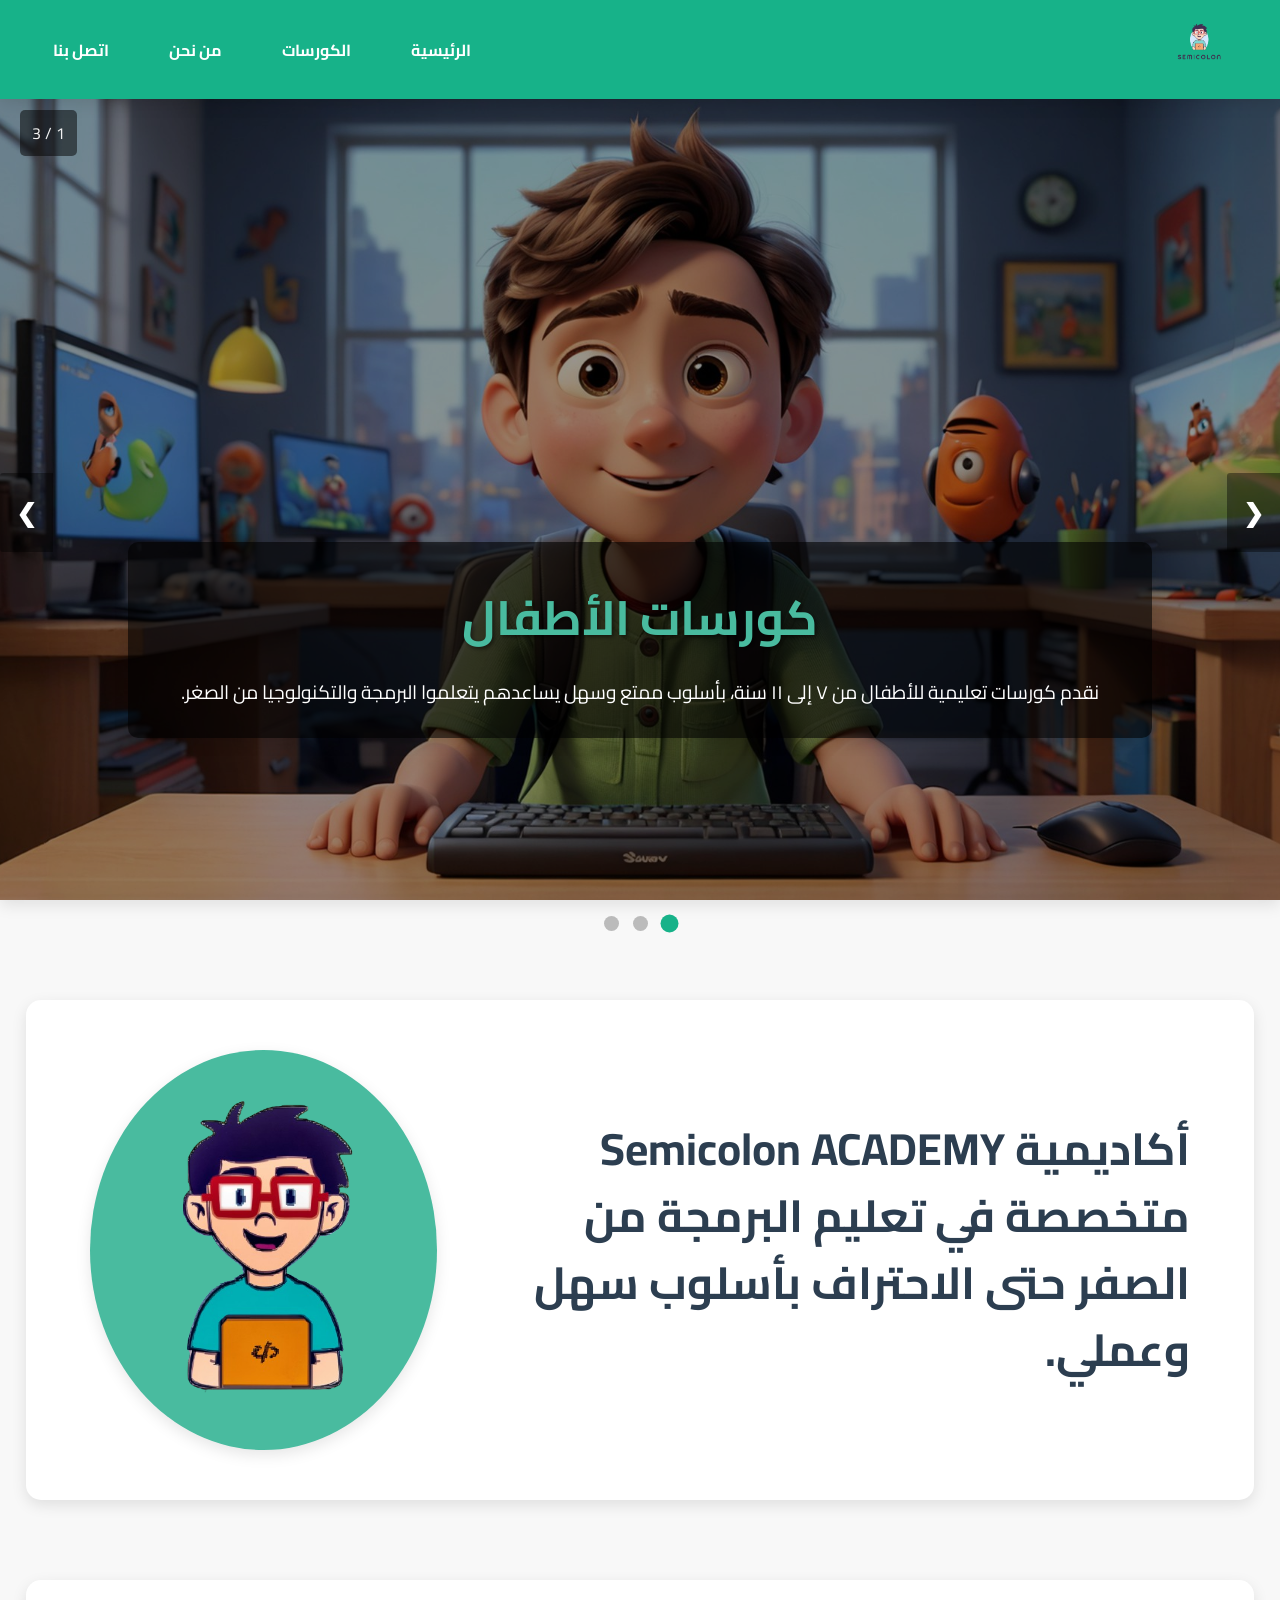
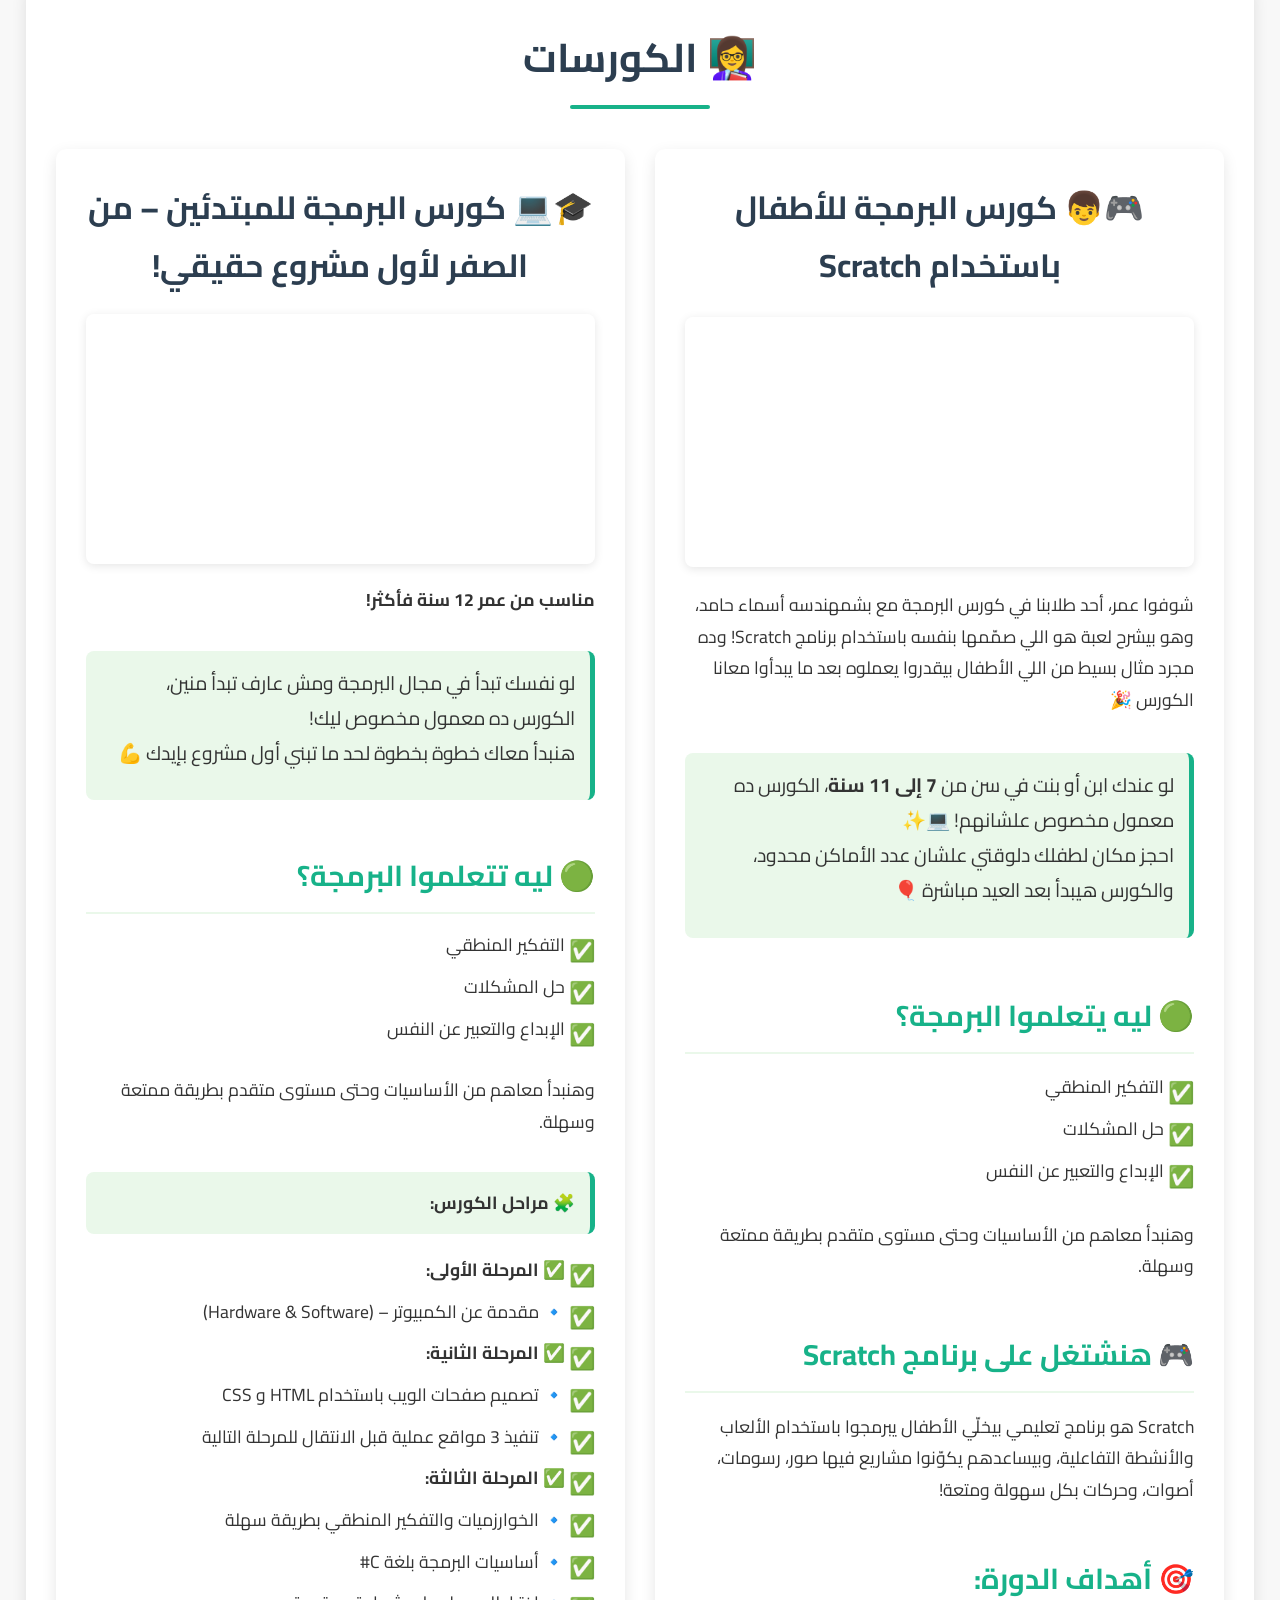
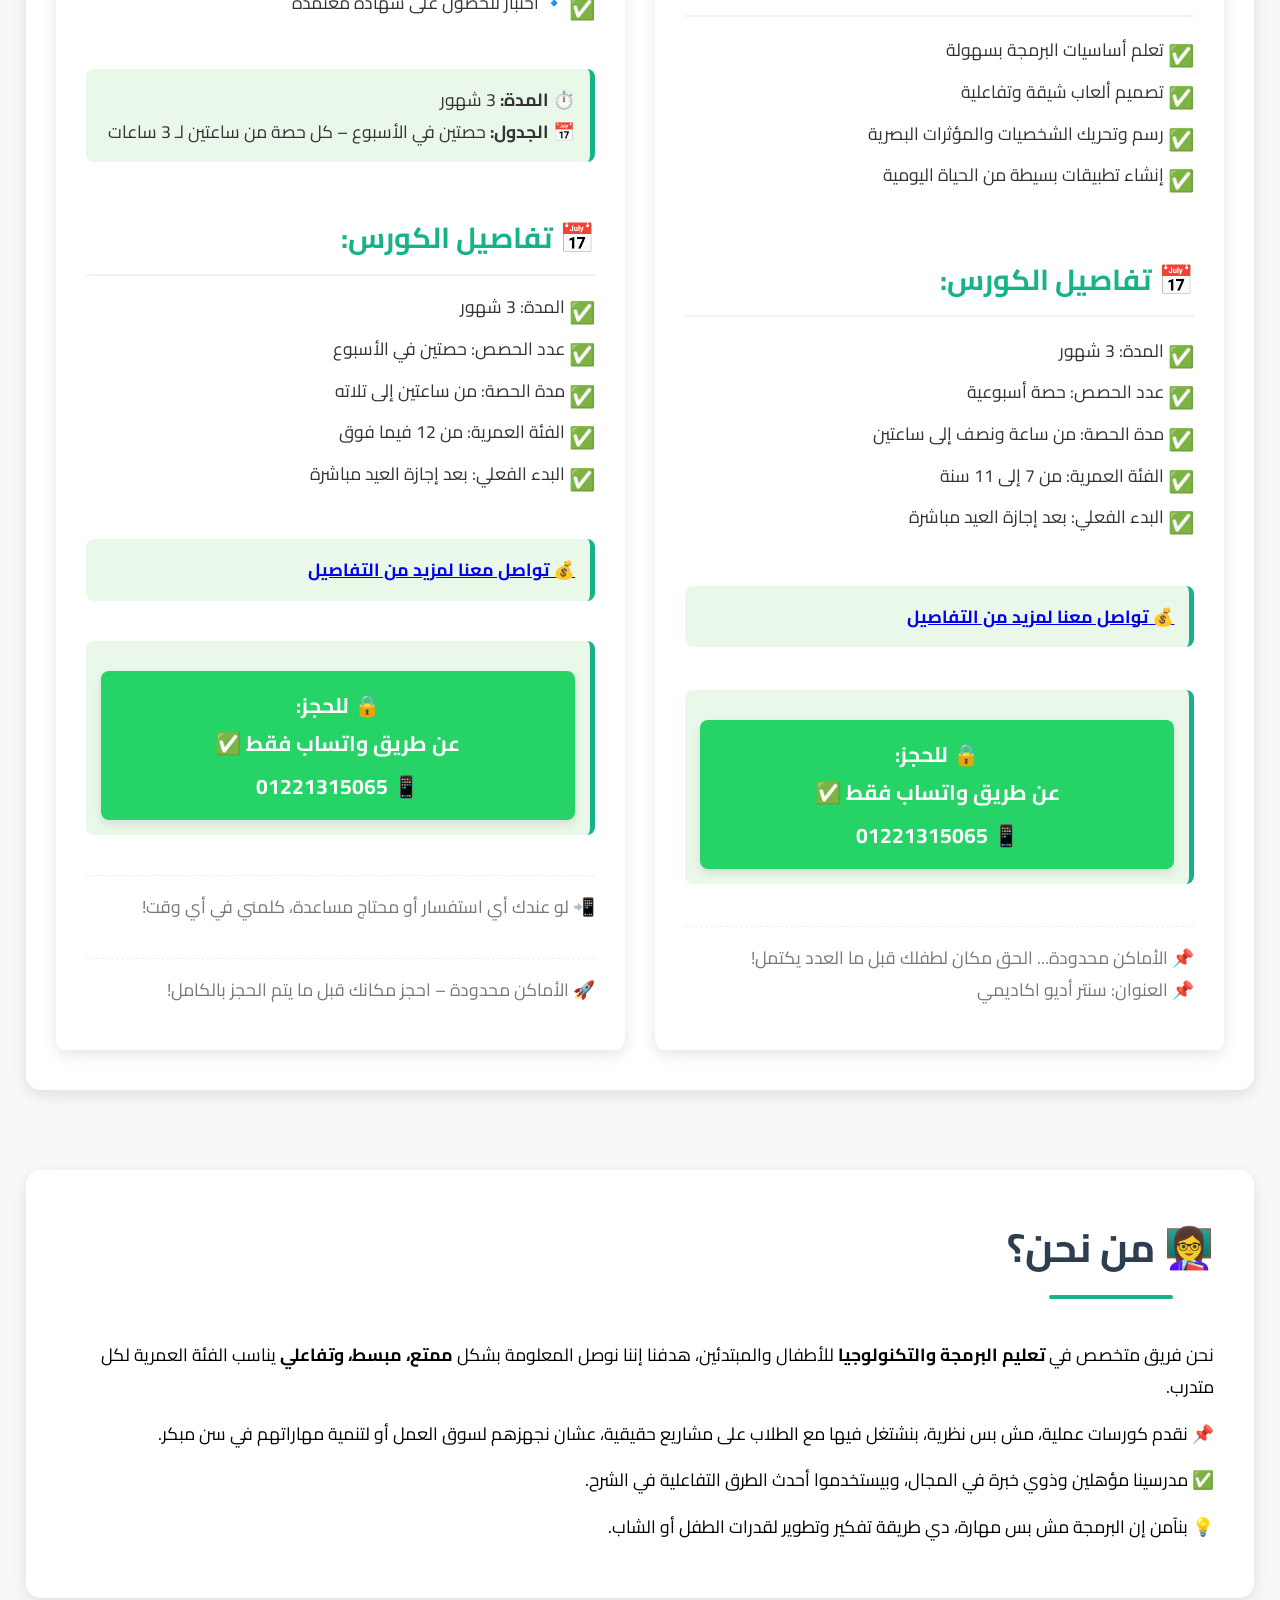
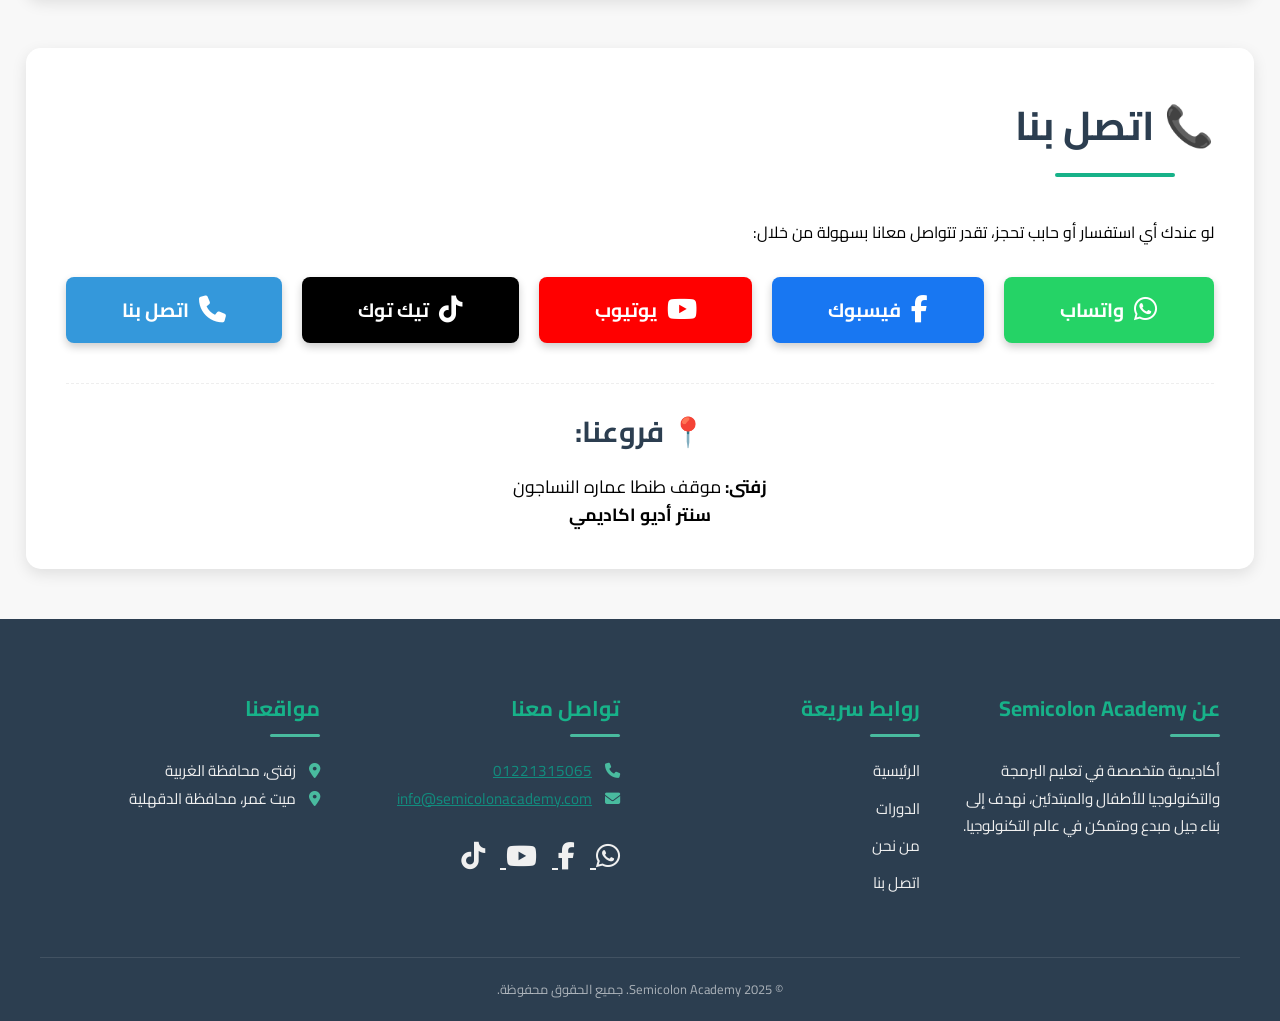
==== index.html @ f451f0dc "animation" ====
<!DOCTYPE html>
<html lang="ar" dir="rtl">

<head>
    <meta charset="UTF-8">
    <meta name="viewport" content="width=device-width, initial-scale=1.0">
    <title>Semicolon Academy - أكاديمية تعليم البرمجة</title>
    <link rel="icon" href="images/logo.png" type="image/png">
    <link href="styles.css" rel="stylesheet" />
    <link
        href="https://fonts.googleapis.com/css2?family=Cairo:wght@400;700&family=Noto+Sans+Arabic:wght@400;700&display=swap"
        rel="stylesheet">
    <link rel="stylesheet" href="https://cdnjs.cloudflare.com/ajax/libs/font-awesome/6.4.0/css/all.min.css">

</head>

<body>

    <header class="header">
        <div class="logo">
            <img src="images/logoname.png" alt="Semicolon Academy Logo" />
        </div>
        <nav>
            <ul>
                <li><a href="#hero">الرئيسية</a></li>
                <li><a href="#courses">الكورسات</a></li>
                <li><a href="#about-us">من نحن</a></li>
                <li><a href="#contact">اتصل بنا</a></li>
            </ul>
        </nav>
    </header>

    <section class="hero-slider" id="hero">
        <div class="slideshow-container">

            <div class="mySlides fade">
                <div class="numbertext">1 / 3</div>
                <div class="slider-bg slider1"></div>
                <div class="slide-content">
                    <h2>كورسات الأطفال</h2>
                    <p>نقدم كورسات تعليمية للأطفال من ٧ إلى ١١ سنة، بأسلوب ممتع وسهل يساعدهم يتعلموا البرمجة
                        والتكنولوجيا من الصغر.</p>
                </div>
            </div>

            <div class="mySlides fade">
                <div class="numbertext">2 / 3</div>
                <div class="slider-bg slider2"></div>
                <div class="slide-content">
                    <h2>كورسات للكبار</h2>
                    <p>كورسات للكبار من ١٢ سنة فما فوق لتطوير المهارات والاحتراف في مجال التقنية.</p>
                </div>
            </div>

            <div class="mySlides fade">
                <div class="numbertext">3 / 3</div>
                <div class="slider-bg slider3"></div>
                <div class="slide-content">
                    <h2>انضم الآن لأكاديميتنا!</h2>
                    <p>انضم الآن لأكاديميتنا وابدأ رحلتك نحو مستقبل تقني ناجح مع أفضل المدربين وأحدث المناهج!</p>
                </div>
            </div>

            <a class="prev" onclick="plusSlides(-1)">❮</a>
            <a class="next" onclick="plusSlides(1)">❯</a>
        </div>
        <div style="text-align:center; padding: 10px;">
            <span class="dot" onclick="currentSlide(1)"></span>
            <span class="dot" onclick="currentSlide(2)"></span>
            <span class="dot" onclick="currentSlide(3)"></span>
        </div>
    </section>

    <section class="about-section" id="about-us-short">
        <div class="section-content">
            <h2 class="section-title">
                أكاديمية Semicolon ACADEMY متخصصة في تعليم البرمجة من الصفر حتى الاحتراف بأسلوب سهل وعملي.
            </h2>
        </div>
        <div class="section-image">
            <img src="images/logo.png" alt="Semicolon Academy Logo" />
        </div>
    </section>

    <section class="main-courses" id="courses">
        <h2 class="section-heading highlight">👩‍🏫 الكورسات</h2>

        <div class="courses-grid">
            <div class="course-card">
                <h1>🎮👦 كورس البرمجة للأطفال باستخدام Scratch</h1>
                <div class="video-container">
                    <iframe
                        src="https://www.facebook.com/plugins/video.php?height=476&href=https%3A%2F%2Fwww.facebook.com%2F61569834729564%2Fvideos%2F1206443917360137%2F&show_text=false&width=267&t=0"
                        height="400" width="100%" style="border:none;overflow:hidden" scrolling="no" frameborder="0"
                        allowfullscreen="true"
                        allow="autoplay; clipboard-write; encrypted-media; picture-in-picture; web-share"></iframe>
                </div>
                <p>
                    شوفوا عمر، أحد طلابنا في كورس البرمجة مع بشمهندسه أسماء حامد، وهو بيشرح لعبة هو اللي صمّمها بنفسه
                    باستخدام برنامج Scratch!
                    وده مجرد مثال بسيط من اللي الأطفال بيقدروا يعملوه بعد ما يبدأوا معانا الكورس 🎉
                </p>
                <div class="highlight-box">
                    <p>
                        لو عندك ابن أو بنت في سن من <strong>7 إلى 11 سنة</strong>، الكورس ده معمول مخصوص علشانهم!
                        💻✨<br />
                        احجز مكان لطفلك دلوقتي علشان عدد الأماكن محدود، والكورس هيبدأ بعد العيد مباشرة 🎈
                    </p>
                </div>

                <h2 class="highlight-title">🟢 ليه يتعلموا البرمجة؟</h2>
                <ul>
                    <li>التفكير المنطقي</li>
                    <li>حل المشكلات</li>
                    <li>الإبداع والتعبير عن النفس</li>
                </ul>
                <p>وهنبدأ معاهم من الأساسيات وحتى مستوى متقدم بطريقة ممتعة وسهلة.</p>

                <h2 class="highlight-title">🎮 هنشتغل على برنامج Scratch</h2>
                <p>
                    Scratch هو برنامج تعليمي بيخلّي الأطفال يبرمجوا باستخدام الألعاب والأنشطة التفاعلية، وبيساعدهم
                    يكوّنوا
                    مشاريع فيها صور، رسومات، أصوات، وحركات بكل سهولة ومتعة!
                </p>

                <h2 class="highlight-title">🎯 أهداف الدورة:</h2>
                <ul>
                    <li>تعلم أساسيات البرمجة بسهولة</li>
                    <li>تصميم ألعاب شيقة وتفاعلية</li>
                    <li>رسم وتحريك الشخصيات والمؤثرات البصرية</li>
                    <li>إنشاء تطبيقات بسيطة من الحياة اليومية</li>
                </ul>

                <h2 class="highlight-title">📅 تفاصيل الكورس:</h2>
                <ul>
                    <li>المدة: 3 شهور</li>
                    <li>عدد الحصص: حصة أسبوعية</li>
                    <li>مدة الحصة: من ساعة ونصف إلى ساعتين</li>
                    <li>الفئة العمرية: من 7 إلى 11 سنة</li>
                    <li>البدء الفعلي: بعد إجازة العيد مباشرة</li>
                </ul>

                <div class="highlight-box price-info">
                    <a href="https://wa.me/201221315065?text=%D9%85%D8%B1%D8%AD%D8%A8%D8%A7%D9%8B%2C%20%D8%A3%D9%88%D8%AF%20%D9%85%D8%B9%D8%B1%D9%81%D8%A9%20%D8%AA%D9%81%D8%A7%D8%B5%D9%8A%D9%84%20%D9%88%D8%B3%D8%B9%D8%B1%20%D9%83%D9%88%D8%B1%D8%B3%20%D8%A7%D9%84%D8%A8%D8%B1%D9%85%D8%AC%D8%A9%20%D9%84%D9%84%D8%A3%D8%B7%D9%81%D8%A7%D9%84%20%D8%A8%D8%A7%D8%B3%D8%AA%D8%AE%D8%AF%D8%A7%D9%85%20Scratch."
                        class="whatsapp-details-btn" target="_blank">
                        💰 <strong>تواصل معنا لمزيد من التفاصيل</strong>
                    </a>
                </div>

                <div class="highlight-box booking-info">
                    <a href="https://wa.me/201221315065?text=%D9%85%D8%B1%D8%AD%D8%A8%D8%A7%D9%8B%2C%20%D8%A3%D9%88%D8%AF%20%D8%A7%D9%84%D8%AD%D8%AC%D8%B2%20%D9%81%D9%8A%20%D9%83%D9%88%D8%B1%D8%B3%20%D8%A7%D9%84%D8%A8%D8%B1%D9%85%D8%AC%D8%A9%20%D9%84%D9%84%D8%A3%D8%B7%D9%81%D8%A7%D9%84%20%D8%A8%D8%A7%D8%B3%D8%AA%D8%AE%D8%AF%D8%A7%D9%85%20Scratch."
                        class="whatsapp-booking-btn" target="_blank">
                        🔒 <strong>للحجز:</strong><br>
                        عن طريق واتساب فقط ✅<br>
                        <span class="phone" dir="ltr">📱 01221315065</span>
                    </a>
                </div>

                <p class="important-note">
                    📌 الأماكن محدودة... الحق مكان لطفلك قبل ما العدد يكتمل!<br />
                    📌 العنوان: سنتر أديو اكاديمي
                </p>
            </div>

            <div class="course-card">
                <h1>🎓💻 كورس البرمجة للمبتدئين – من الصفر لأول مشروع حقيقي!</h1>
                <div class="video-container">
                    <iframe
                        src="https://www.facebook.com/plugins/video.php?height=476&href=https%3A%2F%2Fwww.facebook.com%2F61569834729564%2Fvideos%2F650666587322283%2F&show_text=false&width=267&t=0"
                        height="400" width="100%" style="border:none;overflow:hidden" scrolling="no" frameborder="0"
                        allowfullscreen="true"
                        allow="autoplay; clipboard-write; encrypted-media; picture-in-picture; web-share"></iframe>
                </div>
                <p><strong>مناسب من عمر 12 سنة فأكثر!</strong></p>

                <div class="highlight-box">
                    <p>لو نفسك تبدأ في مجال البرمجة ومش عارف تبدأ منين، الكورس ده معمول مخصوص ليك!<br>
                        هنبدأ معاك خطوة بخطوة لحد ما تبني أول مشروع بإيدك 💪</p>
                </div>

                <h2 class="highlight-title">🟢 ليه تتعلموا البرمجة؟</h2>
                <ul>
                    <li>التفكير المنطقي</li>
                    <li>حل المشكلات</li>
                    <li>الإبداع والتعبير عن النفس</li>
                </ul>
                <p>وهنبدأ معاهم من الأساسيات وحتى مستوى متقدم بطريقة ممتعة وسهلة.</p>

                <div class="highlight-box">
                    🧩 <strong>مراحل الكورس:</strong>
                </div>

                <ul>
                    <li><strong>✅ المرحلة الأولى:</strong></li>
                    <li>🔹 مقدمة عن الكمبيوتر – (Hardware & Software)</li>

                    <li><strong>✅ المرحلة الثانية:</strong></li>
                    <li>🔹 تصميم صفحات الويب باستخدام HTML و CSS</li>
                    <li>🔹 تنفيذ 3 مواقع عملية قبل الانتقال للمرحلة التالية</li>

                    <li><strong>✅ المرحلة الثالثة:</strong></li>
                    <li>🔹 الخوارزميات والتفكير المنطقي بطريقة سهلة</li>
                    <li>🔹 أساسيات البرمجة بلغة C#</li>
                    <li>🔹 اختبار للحصول على شهادة معتمدة</li>
                </ul>

                <div class="highlight-box">
                    ⏱️ <strong>المدة:</strong> 3 شهور<br>
                    📅 <strong>الجدول:</strong> حصتين في الأسبوع – كل حصة من ساعتين لـ 3 ساعات<br>
                </div>

                <h2 class="highlight-title">📅 تفاصيل الكورس:</h2>
                <ul>
                    <li>المدة: 3 شهور</li>
                    <li>عدد الحصص: حصتين في الأسبوع</li>
                    <li>مدة الحصة: من ساعتين إلى تلاته</li>
                    <li>الفئة العمرية: من 12 فيما فوق </li>
                    <li>البدء الفعلي: بعد إجازة العيد مباشرة</li>
                </ul>

                <div class="highlight-box price-info">
                    <a href="https://wa.me/201221315065?text=%D9%85%D8%B1%D8%AD%D8%A8%D8%A7%D9%8B%2C%20%D8%A3%D9%88%D8%AF%20%D9%85%D8%B9%D8%B1%D9%81%D8%A9%20%D8%AA%D9%81%D8%A7%D8%B5%D9%8A%D9%84%20%D9%88%D8%B3%D8%B9%D8%B1%20%D9%83%D9%88%D8%B1%D8%B3%20%D8%A7%D9%84%D8%A8%D8%B1%D9%85%D8%AC%D8%A9%20%D9%84%D9%84%D9%85%D8%A8%D8%AA%D8%AF%D8%A6%D9%8A%D9%86."
                        class="whatsapp-details-btn" target="_blank">
                        💰 <strong>تواصل معنا لمزيد من التفاصيل</strong>
                    </a>
                </div>

                <div class="highlight-box booking-info">
                    <a href="https://wa.me/201221315065?text=%D9%85%D8%B1%D8%AD%D8%A8%D8%A7%D9%8B%2C%20%D8%A3%D9%88%D8%AF%20%D8%A7%D9%84%D8%AD%D8%AC%D8%B2%20%D9%81%D9%8A%20%D9%83%D9%88%D8%B1%D8%B3%20%D8%A7%D9%84%D8%A8%D8%B1%D9%85%D8%AC%D8%A9%20%D9%84%D9%84%D9%85%D8%A8%D8%AA%D8%AF%D8%A6%D9%8A%D9%86."
                        class="whatsapp-booking-btn" target="_blank">
                        🔒 <strong>للحجز:</strong><br>
                        عن طريق واتساب فقط ✅<br>
                        <span class="phone" dir="ltr">📱 01221315065</span>
                    </a>
                </div>

                <p class="important-note">📲 لو عندك أي استفسار أو محتاج مساعدة، كلمني في أي وقت!</p>
                <p class="important-note">🚀 الأماكن محدودة – احجز مكانك قبل ما يتم الحجز بالكامل!</p>
            </div>
        </div>
    </section>

    <section class="about-us-section" id="about-us">
        <h2 class="section-heading highlight">👩‍🏫 من نحن؟</h2>
        <p>
            نحن فريق متخصص في <strong>تعليم البرمجة والتكنولوجيا</strong> للأطفال والمبتدئين، هدفنا إننا نوصل المعلومة
            بشكل <strong>ممتع، مبسط، وتفاعلي</strong> يناسب الفئة العمرية لكل متدرب.
        </p>
        <p>
            📌 نقدم كورسات عملية، مش بس نظرية، بنشتغل فيها مع الطلاب على مشاريع حقيقية، عشان نجهزهم لسوق العمل أو لتنمية
            مهاراتهم في سن مبكر.
        </p>
        <p>
            ✅ مدرسينا مؤهلين وذوي خبرة في المجال، وبيستخدموا أحدث الطرق التفاعلية في الشرح.
        </p>
        <p>
            💡 بنآمن إن البرمجة مش بس مهارة، دي طريقة تفكير وتطوير لقدرات الطفل أو الشاب.
        </p>
    </section>

    <section class="contact-section" id="contact">
        <h2 class="section-heading highlight">📞 اتصل بنا</h2>
        <p>لو عندك أي استفسار أو حابب تحجز، تقدر تتواصل معانا بسهولة من خلال:</p>

        <div class="contact-buttons">
            <a href="https://wa.me/201221315065" class="whatsapp-btn" target="_blank">
                <i class="fab fa-whatsapp"></i> واتساب
            </a>
            <a href="https://www.facebook.com/profile.php?id=61569834729564&mibextid=ZbWKwL" class="facebook-btn"
                target="_blank">
                <i class="fab fa-facebook-f"></i> فيسبوك
            </a>
            <a href="https://www.youtube.com/@semicolon9252" class="youtube-btn" target="_blank">
                <i class="fab fa-youtube"></i> يوتيوب
            </a>
        
            <a href="https://www.tiktok.com/@semicolon.academy?_t=ZS-8wrd75Mp4ZW&_r=1" class="tiktok-btn"
                target="_blank">
                <i class="fab fa-tiktok"></i> تيك توك
            </a>
            <a href="tel:+201221315065" class="call-btn">
                <i class="fas fa-phone"></i> اتصل بنا
            </a>
        </div>
        <div class="location-info">
            <h3>📍 فروعنا:</h3>
            <p><strong>زفتى:</strong> موقف طنطا عماره النساجون</p>
            <!-- <p><strong>ميت غمر:</strong> workspace</p> -->
            <p><strong>سنتر أديو اكاديمي</strong></p>
        </div>
    </section>

    <footer class="footer">
        <div class="footer-content">
            <div class="footer-section about-us">
                <h3>عن Semicolon Academy</h3>
                <p>أكاديمية متخصصة في تعليم البرمجة والتكنولوجيا للأطفال والمبتدئين، نهدف إلى بناء جيل مبدع ومتمكن في
                    عالم التكنولوجيا.</p>
            </div>
            <div class="footer-section quick-links">
                <h3>روابط سريعة</h3>
                <ul>
                    <li><a href="#hero">الرئيسية</a></li>
                    <li><a href="#courses">الدورات</a></li>
                    <li><a href="#about-us">من نحن</a></li>
                    <li><a href="#contact">اتصل بنا</a></li>
                </ul>
            </div>
            <div class="footer-section contact-info">
                <h3>تواصل معنا</h3>
                <p><i class="fas fa-phone"></i> <a href="tel:+201221315065" dir="ltr" class="txtphone">01221315065</a>
                </p>
                <p><i class="fas fa-envelope"></i> <a href="mailto:semicolonsemicolon40@gmail.com"
                        class="txtphone">info@semicolonacademy.com</a></p>
                <div class="social-icons">
                    <a href="https://wa.me/201221315065" target="_blank" aria-label="WhatsApp">
                        <i class="fab fa-whatsapp"></i>
                    </a>
                    <a href="https://www.facebook.com/profile.php?id=61569834729564&mibextid=ZbWKwL" target="_blank"
                        aria-label="Facebook">
                        <i class="fab fa-facebook-f"></i>
                    </a>
                    <a href="https://www.youtube.com/@semicolon9252" target="_blank" aria-label="YouTube">
                        <i class="fab fa-youtube"></i>
                    </a>
                    <a href="https://www.tiktok.com/@semicolon.academy?_t=ZS-8wrd75Mp4ZW&_r=1" target="_blank"
                        aria-label="TikTok"><i class="fab fa-tiktok"></i></a>
                </div>
            </div>
            <div class="footer-section location">
                <h3>مواقعنا</h3>
                <p><i class="fas fa-map-marker-alt"></i> زفتى، محافظة الغربية</p>
                <p><i class="fas fa-map-marker-alt"></i> ميت غمر، محافظة الدقهلية</p>
            </div>
        </div>
        <div class="footer-bottom">
            <p>&copy; 2025 Semicolon Academy. جميع الحقوق محفوظة.</p>
        </div>
    </footer>

    <script src="index.js"></script>
</body>

</html>
---- styles.css ----
/* Custom Fonts */
@import url('https://fonts.googleapis.com/css2?family=Cairo:wght@400;700&family=Noto+Sans+Arabic:wght@400;700&display=swap');

:root {
    --primary-color: #17b289;
    /* لون أخضر أساسي */
    --secondary-color: #49bb9f;
    /* لون أخضر ثانوي */
    --text-color: #333;
    --heading-color: #2c3e50;
    --light-bg: #eaf8ea;
    --card-shadow: 0 5px 15px rgba(0, 0, 0, 0.1);

    /* أضف هذين السطرين: */
    --youtube-color: #FF0000;
    /* اللون الأحمر الرسمي لليوتيوب */
    --tiktok-color: #000000;
    /* اللون الأسود الرسمي للتيك توك */
}

* {
    padding: 0;
    margin: 0;
    box-sizing: border-box;
    /* تحسين التعامل مع الـ padding والـ border */
    direction: rtl;
    font-family: 'Cairo', 'Noto Sans Arabic', sans-serif;
    /* استخدام الخطوط الجديدة */
}

html {
    scroll-behavior: smooth;
    /* تصفح سلس عند النقر على الروابط */
}

::selection {
    background: var(--secondary-color);
    color: white;
}

body {
    background-color: #f8f8f8;
    /* لون خلفية أفتح قليلاً */
}

/* --- Header Section --- */
.header {
    background-color: var(--primary-color);
    /* شفافية بسيطة للخلفية */
    display: flex;
    align-items: center;
    justify-content: space-between;
    padding: 10px 3%;
    position: fixed;
    z-index: 1000;
    width: 100%;
    box-shadow: var(--card-shadow);
    /* إضافة أنيميشن عند التحميل */
    animation: slideInDown 0.8s ease-out forwards;
}

.header .logo img {
    height: 70px;
    /* حجم أصغر للوجو في الهيدر */
    width: auto;
}

.header nav ul {
    display: flex;
    list-style-type: none;
}

.header nav ul li {
    margin-right: 30px;
    /* مسافة بين العناصر */
}

.header nav ul li a {
    color: white;
    text-decoration: none;
    padding: 10px 15px;
    transition: all 0.3s ease;
    border-radius: 8px;
    font-weight: bold;
}

.header nav ul li a:hover {
    background-color: white;
    color: var(--primary-color);
    transform: scale(1.1); /* تكبير بسيط عند التحويم */
}

/* --- Hero Slider Section --- */
.hero-slider {
    padding-top: 10vh;
    /* لتجنب تداخل الهيدر مع السلايدر */
}

.slideshow-container {
    position: relative;
    width: 100%;
    margin: 0 auto;
    overflow: hidden;
    box-shadow: var(--card-shadow);
    height: 90vh;
    /* ارتفاع أكبر للسلايدر */
}

.slider-bg {
    position: absolute;
    top: 0;
    left: 0;
    width: 100%;
    height: 100%;
    background-size: cover;
    /* تغطية كاملة للخلفية */
    background-position: center;
    /* توسيط الخلفية */
    background-repeat: no-repeat;
    filter: brightness(60%);
    /* تعتيم خفيف للخلفية */
    z-index: -1;
    transition: opacity 1.5s ease-in-out, transform 0.5s ease-out; /* إضافة انتقال سلس للخلفية */
}

.mySlides.fade-in .slider-bg {
    animation: zoomEffect 8s infinite alternate; /* حركة تكبير وتصغير للخلفية */
}

.slider1 {
    background-image: url('images/person.jpg');
}

.slider2 {
    background-image: url('images/carsoul1.jpg');
}

.slider3 {
    background-image: url('images/carsoul2.jpg');
}

.mySlides {
    display: none;
    height: 100%;
    width: 100%;
    position: relative;
    /* لتمكين وضع المحتوى بشكل مطلق داخله */
}

.slide-content {
    position: absolute;
    bottom: 20%;
    /* رفع المحتوى للأعلى قليلاً */
    left: 50%;
    transform: translateX(-50%);
    width: 80%;
    background: rgba(0, 0, 0, 0.6);
    /* خلفية أكثر وضوحاً للمحتوى */
    color: white;
    padding: 30px 40px;
    text-align: center;
    border-radius: 10px;
    box-shadow: var(--card-shadow);
    opacity: 0; /* إخفاء مبدئي للمحتوى */
    animation: fadeInScale 1s ease-out forwards; /* أنيميشن ظهور وتكبير */
    animation-delay: 0.5s; /* تأخير ظهور المحتوى */
}

.slide-content h2 {
    margin-bottom: 15px;
    font-size: 3em;
    color: var(--secondary-color);
    text-shadow: 2px 2px 4px rgba(0, 0, 0, 0.5);
}

.slide-content p {
    font-size: 1.2em;
    line-height: 1.6;
}

.numbertext {
    color: #f2f2f2;
    font-size: 16px;
    padding: 8px 12px;
    position: absolute;
    top: 20px;
    left: 20px;
    background-color: rgba(0, 0, 0, 0.5);
    border-radius: 5px;
}

.prev,
.next {
    cursor: pointer;
    position: absolute;
    top: 50%;
    width: auto;
    padding: 16px;
    margin-top: -22px;
    color: white;
    font-weight: bold;
    font-size: 25px;
    transition: 0.6s ease;
    border-radius: 0 3px 3px 0;
    user-select: none;
    background-color: rgba(0, 0, 0, 0.4);
}

.next {
    left: 0;
    border-radius: 3px 0 0 3px;
}

.prev {
    right: 0;
    /* تصحيح لليمين */
    border-radius: 3px 0 0 3px;
}

.prev:hover,
.next:hover {
    background-color: rgba(0, 0, 0, 0.8);
    transform: scale(1.1); /* تكبير الأسهم عند التحويم */
}

.dot {
    cursor: pointer;
    height: 15px;
    width: 15px;
    margin: 0 5px;
    background-color: #bbb;
    border-radius: 50%;
    display: inline-block;
    transition: background-color 0.6s ease, transform 0.3s ease; /* إضافة انتقال للتحويل */
}

.active,
.dot:hover {
    background-color: var(--primary-color);
    transform: scale(1.2); /* تكبير النقطة عند التحديد أو التحويم */
}

.fade {
    animation-name: fade;
    animation-duration: 1.5s;
}

@keyframes fade {
    from {
        opacity: .4
    }

    to {
        opacity: 1
    }
}

/* --- About Section (short) --- */
.about-section {
    margin-top: 50px;
    display: flex;
    align-items: center;
    justify-content: center;
    padding: 50px 5%;
    gap: 40px;
    /* مسافة بين المحتوى والصورة */
    background-color: #fff;
    box-shadow: var(--card-shadow);
    border-radius: 15px;
    margin: 50px 2%;
    opacity: 0; /* إخفاء مبدئي للعنصر */
    transform: translateY(50px); /* تحريك لأسفل مبدئياً */
    transition: opacity 0.8s ease-out, transform 0.8s ease-out;
}

/* عند إضافة الكلاس "visible" بواسطة JavaScript */
.about-section.visible {
    opacity: 1;
    transform: translateY(0);
}

.section-content {
    flex: 2;
    /* تأخذ مساحة أكبر */
    text-align: right;
    padding-left: 20px;
}

.section-title {
    font-size: 2.8em;
    color: var(--heading-color);
    line-height: 1.5;
    animation: fadeInUp 1.5s ease-in-out forwards;
    opacity: 0;
}

.section-image {
    flex: 1;
    display: flex;
    align-items: center;
    justify-content: center;
    background-color: var(--secondary-color);
    /* لون الأكاديمية */
    border-radius: 50%;
    /* شكل دائري */
    height: 400px;
    width: 400px;
    overflow: hidden;
    box-shadow: var(--card-shadow);
    animation: rotateAndScale 3s ease-in-out infinite alternate; /* أنيميشن دوران وتكبير */
}

.section-image img {
    width: 80%;
    height: 80%;
    object-fit: contain;
    /* للحفاظ على أبعاد الصورة */
}

@keyframes fadeInUp {
    0% {
        transform: translateY(30px);
        opacity: 0;
    }

    100% {
        transform: translateY(0);
        opacity: 1;
    }
}

@keyframes slideInDown {
    0% {
        transform: translateY(-100%);
        opacity: 0;
    }
    100% {
        transform: translateY(0);
        opacity: 1;
    }
}

@keyframes fadeInScale {
    0% {
        opacity: 0;
        transform: translateX(-50%) scale(0.9);
    }
    100% {
        opacity: 1;
        transform: translateX(-50%) scale(1);
    }
}

@keyframes zoomEffect {
    0% {
        transform: scale(1);
    }
    100% {
        transform: scale(1.05);
    }
}

@keyframes rotateAndScale {
    0% {
        transform: rotate(0deg) scale(1);
    }
    50% {
        transform: rotate(5deg) scale(1.03);
    }
    100% {
        transform: rotate(0deg) scale(1);
    }
}

/* --- Courses Section --- */
.main-courses {
    width: 96%;
    margin: 80px auto;
    background: #fff;
    border-radius: 15px;
    box-shadow: var(--card-shadow);
    padding: 40px 30px;
    text-align: center;
    opacity: 0; /* إخفاء مبدئي */
    transform: translateY(50px);
    transition: opacity 0.8s ease-out, transform 0.8s ease-out;
}

.main-courses.visible {
    opacity: 1;
    transform: translateY(0);
}

.section-heading {
    font-size: 2.5em;
    color: var(--heading-color);
    margin-bottom: 40px;
    position: relative;
    display: inline-block;
}

.section-heading::after {
    content: '';
    display: block;
    width: 60%;
    height: 4px;
    background-color: var(--primary-color);
    margin: 10px auto 0;
    border-radius: 2px;
}


.courses-grid {
    display: grid;
    grid-template-columns: repeat(auto-fit, minmax(450px, 1fr));
    /* عمودين كحد أدنى */
    gap: 30px;
    /* مسافة بين الكروت */
    justify-content: center;
    align-items: stretch;
    /* لجعل الكروت بنفس الارتفاع */
}

.course-card {
    background: #fff;
    border-radius: 10px;
    box-shadow: var(--card-shadow);
    padding: 30px;
    line-height: 1.8;
    color: var(--text-color);
    text-align: right;
    /* محاذاة النص لليمين */
    display: flex;
    flex-direction: column;
    justify-content: space-between;
    /* توزيع المحتوى بالتساوي */
    transition: transform 0.3s ease, box-shadow 0.3s ease; /* إضافة انتقال لظل الصندوق */
    opacity: 0; /* إخفاء مبدئي */
    transform: translateY(30px);
}

.course-card.visible {
    opacity: 1;
    transform: translateY(0);
}

.course-card:hover {
    transform: translateY(-10px);
    /* تأثير بسيط عند التحويم */
    box-shadow: 0 10px 25px rgba(0, 0, 0, 0.15); /* ظل أوضح عند التحويم */
}

.course-card h1 {
    text-align: center;
    color: var(--heading-color);
    font-size: 2em;
    margin-bottom: 20px;
}

.course-card .video-container {
    margin-bottom: 20px;
    border-radius: 8px;
    overflow: hidden;
    box-shadow: 0 2px 10px rgba(0, 0, 0, 0.1);
}

.course-card .video-container iframe {
    width: 100%;
    height: 250px;
    /* ارتفاع ثابت للفيديو */
    display: block;
}

.course-card p {
    margin-bottom: 15px;
    font-size: 1.1em;
}

.course-card ul {
    list-style: none;
    padding-right: 0;
    margin-bottom: 20px;
}

.course-card ul li {
    margin-bottom: 10px;
    padding-right: 30px;
    position: relative;
    font-size: 1.1em;
}

.course-card ul li::before {
    content: '✅';
    position: absolute;
    right: 0;
    color: var(--primary-color);
    font-size: 1.2em;
    top: 2px;
}

.highlight-box {
    background-color: var(--light-bg);
    border-right: 5px solid var(--primary-color);
    padding: 15px;
    margin: 20px 0;
    border-radius: 8px;
    font-size: 1.1em;
    animation: pulseBorder 2s infinite alternate; /* أنيميشن نبض للحدود */
}

.highlight-title {
    color: var(--primary-color);
    font-size: 1.8em;
    margin-top: 30px;
    margin-bottom: 15px;
    border-bottom: 2px solid var(--light-bg);
    padding-bottom: 10px;
}

.phone {
    font-weight: bold;
    color: #2980b9;
    font-size: 1.2em;
}

.important {
    color: #c0392b;
    font-weight: bold;
}

.important-note {
    font-size: 0.95em;
    color: #777;
    margin-top: 20px;
    border-top: 1px dashed #eee;
    padding-top: 15px;
}

/* --- About Us Section --- */
.about-us-section {
    width: 96%;
    margin: 50px auto;
    background: #fff;
    border-radius: 15px;
    box-shadow: var(--card-shadow);
    padding: 40px;
    text-align: right;
    opacity: 0; /* إخفاء مبدئي */
    transform: translateY(50px);
    transition: opacity 0.8s ease-out, transform 0.8s ease-out;
}

.about-us-section.visible {
    opacity: 1;
    transform: translateY(0);
}

.about-us-section p {
    font-size: 1.1em;
    margin-bottom: 15px;
    line-height: 1.8;
}

/* --- Contact Section --- */
.contact-section {
    width: 96%;
    margin: 50px auto;
    background: #fff;
    border-radius: 15px;
    box-shadow: var(--card-shadow);
    padding: 40px;
    text-align: right;
    opacity: 0; /* إخفاء مبدئي */
    transform: translateY(50px);
    transition: opacity 0.8s ease-out, transform 0.8s ease-out;
}

.contact-section.visible {
    opacity: 1;
    transform: translateY(0);
}

.contact-buttons {
    display: flex;
    justify-content: center;
    gap: 20px;
    margin-top: 30px;
    margin-bottom: 40px;
    flex-wrap: wrap; /* للسماح للأزرار بالالتفاف */
}

.contact-buttons a {
    display: inline-flex;
    align-items: center;
    padding: 15px 30px;
    border-radius: 8px;
    text-decoration: none;
    font-size: 1.2em;
    font-weight: bold;
    color: white;
    transition: all 0.3s ease;
    box-shadow: 0 4px 8px rgba(0, 0, 0, 0.2);
    flex-grow: 1; /* للسماح للأزرار بالتمدد */
    max-width: 250px; /* تحديد أقصى عرض للزر */
    justify-content: center; /* توسيط المحتوى داخل الزر */
}

.contact-buttons a i {
    margin-left: 10px;
    font-size: 1.4em;
}

.whatsapp-btn {
    background-color: #25D366;
}

.whatsapp-btn:hover {
    background-color: #128C7E;
    transform: translateY(-5px);
}

.facebook-btn {
    background-color: #1877F2;
}

.facebook-btn:hover {
    background-color: #165be0;
    transform: translateY(-5px);
}

.location-info {
    margin-top: 30px;
    padding-top: 20px;
    border-top: 1px dashed #eee;
}

.location-info h3 {
    color: var(--heading-color);
    margin-bottom: 15px;
    font-size: 1.8em;
    text-align: center;
}

.location-info p {
    font-size: 1.1em;
    line-height: 1.6;
    text-align: center;
}

/* --- Footer Section --- */
.footer {
    background-color: var(--heading-color);
    /* لون داكن للفوتر */
    color: #f0f0f0;
    padding: 50px 30px 20px;
    font-size: 0.95em;
    line-height: 1.8;
    text-align: right;
    opacity: 0; /* إخفاء مبدئي */
    transform: translateY(50px);
    transition: opacity 0.8s ease-out, transform 0.8s ease-out;
}

.footer.visible {
    opacity: 1;
    transform: translateY(0);
}

.footer-content {
    display: flex;
    flex-wrap: wrap;
    /* للسماح بالالتفاف على الشاشات الصغيرة */
    justify-content: space-around;
    max-width: 1200px;
    margin: 0 auto;
    padding-bottom: 30px;
    border-bottom: 1px solid rgba(255, 255, 255, 0.1);
}

.footer-section {
    flex: 1;
    min-width: 250px;
    /* لتجنب التكدس في الصفوف */
    margin: 20px;
}

.footer-section h3 {
    color: var(--primary-color);
    margin-bottom: 20px;
    font-size: 1.4em;
    position: relative;
    padding-bottom: 10px;
}

.footer-section h3::after {
    content: '';
    position: absolute;
    right: 0;
    bottom: 0;
    width: 50px;
    height: 3px;
    background-color: var(--secondary-color);
    border-radius: 2px;

}

.footer-section ul {
    list-style: none;
    padding: 0;
}

.footer-section ul li {
    margin-bottom: 10px;
}

.footer-section ul li a {
    color: #f0f0f0;
    text-decoration: none;
    transition: color 0.3s ease;
}

.footer-section ul li a:hover {
    color: var(--primary-color);
}

.footer-section .social-icons {
    margin-top: 20px;
}

.footer-section .social-icons a {
    color: #f0f0f0;
    font-size: 1.8em;
    margin-left: 15px;
    transition: color 0.3s ease, transform 0.3s ease;
}

.footer-section .social-icons a:hover {
    color: var(--primary-color);
    transform: translateY(-5px) scale(1.1); /* تأثير أكبر عند التحويم */
}

.footer-section p i {
    margin-left: 10px;
    color: var(--secondary-color);
}

.footer-bottom {
    text-align: center;
    padding-top: 20px;
    font-size: 0.85em;
    color: rgba(255, 255, 255, 0.6);
}


/* --- Scrollbar --- */
::-webkit-scrollbar {
    width: 8px;
}

::-webkit-scrollbar-track {
    background: #f1f1f1;
}

::-webkit-scrollbar-thumb {
    background-color: var(--primary-color);
    border-radius: 10px;
}

::-webkit-scrollbar-thumb:hover {
    background-color: #149c76;
}

.whatsapp-booking-btn {
    display: block;
    /* لجعله يأخذ عرض الكتلة */
    width: 100%;
    /* ليمتد على عرض الـ highlight-box */
    background-color: #25D366;
    /* لون واتساب */
    color: white;
    padding: 15px 20px;
    border-radius: 8px;
    text-decoration: none;
    font-weight: bold;
    font-size: 1.2em;
    text-align: center;
    transition: background-color 0.3s ease, transform 0.3s ease, box-shadow 0.3s ease;
    box-shadow: 0 4px 8px rgba(0, 0, 0, 0.1);
    margin-top: 15px;
    /* مسافة من الأعلى */
}

.whatsapp-booking-btn:hover {
    background-color: #128C7E;
    transform: translateY(-3px);
    box-shadow: 0 6px 12px rgba(0, 0, 0, 0.2);
}

.whatsapp-booking-btn .phone {
    display: block;
    /* لجعل رقم الهاتف يظهر في سطر جديد داخل الزر */
    margin-top: 5px;
    /* مسافة بين النص ورقم الهاتف */
    font-size: 1em;
    /* حجم أصغر لرقم الهاتف داخل الزر */
    color: inherit;
    /* ليرث اللون الأبيض من الزر */
}

.txtphone {
    color: #128C7E; /* هذا اللون يتعارض مع الخلفية في الفوتر، يمكن تعديله إذا لزم الأمر */
}

/* تنسيقات أزرار اليوتيوب والتيك توك الجديدة */
.youtube-btn {
    background-color: var(--youtube-color);
}

.youtube-btn:hover {
    background-color: #CC0000;
    transform: translateY(-5px);
}

.tiktok-btn {
    background-color: var(--tiktok-color);
    color: white;
    /* تأكد أن لون النص أبيض مع خلفية سوداء */
}

.tiktok-btn:hover {
    background-color: #333333;
    transform: translateY(-5px);
}

.call-btn {
    background-color: #3498db;
    /* لون أزرق جذاب لزر الاتصال */
    color: white;
    /* تأكد أن النص والأيقونة بيضاء */
}

.call-btn:hover {
    background-color: #2980b9;
    /* لون أغمق عند التحويم */
    transform: translateY(-5px);
}

.location-info {
    margin-top: 30px;
    padding-top: 20px;
    border-top: 1px dashed #eee;
}

.location-info h3 {
    color: var(--heading-color);
    margin-bottom: 15px;
    font-size: 1.8em;
    text-align: center;
}

.location-info p {
    font-size: 1.1em;
    line-height: 1.6;
    text-align: center;
}

/* أنيميشن إضافي للحدود المنبضية */
@keyframes pulseBorder {
    0% {
        border-color: var(--primary-color);
        box-shadow: 0 0 5px rgba(23, 178, 137, 0.5);
    }
    50% {
        border-color: var(--secondary-color);
        box-shadow: 0 0 15px rgba(73, 187, 159, 0.7);
    }
    100% {
        border-color: var(--primary-color);
        box-shadow: 0 0 5px rgba(23, 178, 137, 0.5);
    }
}

/* --- Responsive Design (Media Queries) --- */
@media (max-width: 1024px) {
    .header nav ul li {
        margin-right: 20px;
    }

    .slide-content h2 {
        font-size: 2.5em;
    }

    .slide-content p {
        font-size: 1.1em;
    }

    .about-section {
        flex-direction: column;
        text-align: center;
        gap: 30px;
    }

    .section-content {
        padding-left: 0;
    }

    .section-title {
        font-size: 2.2em;
    }

    .section-image {
        height: 300px;
        width: 300px;
    }

    .courses-grid {
        grid-template-columns: 1fr;
        /* عمود واحد على الشاشات الأصغر */
    }

    .footer-section {
        min-width: 100%;
        text-align: center;
    }

    .footer-section h3::after {
        left: 50%;
        transform: translateX(-50%); /* تصحيح لتوسيط الخط */
        right: auto; /* إلغاء الخاصية الأصلية */
    }
}

@media (max-width: 768px) {
    .header {
        flex-direction: column;
        padding: 15px;
    }

    .header nav ul {
        margin-top: 15px;
        flex-wrap: wrap;
        justify-content: center;
    }

    .header nav ul li {
        margin: 5px 15px;
    }

    .slideshow-container {
        height: 70vh;
        /* ارتفاع أقل للسلايدر على الجوال */
    }

    .slide-content {
        width: 90%;
        padding: 20px;
        bottom: 10%;
    }

    .slide-content h2 {
        font-size: 2em;
    }

    .slide-content p {
        font-size: 1em;
    }

    .prev,
    .next {
        font-size: 20px;
        padding: 10px;
    }

    .about-section {
        padding: 30px 3%;
        margin: 30px 10px;
    }

    .section-title {
        font-size: 1.8em;
    }

    .course-card {
        padding: 20px;
    }

    .course-card h1 {
        font-size: 1.8em;
    }

    .contact-buttons {
        flex-direction: column;
        align-items: center;
    }

    .contact-buttons a {
        width: 80%;
        max-width: 300px;
    }
}

@media (max-width: 480px) {
    .header .logo img {
        height: 60px;
    }

    .header nav ul li a {
        padding: 8px 10px;
        font-size: 0.9em;
    }

    .slideshow-container {
        height: 60vh;
    }

    .slide-content h2 {
        font-size: 1.6em;
    }

    .slide-content p {
        font-size: 0.9em;
    }

    .section-title {
        font-size: 1.5em;
    }

    .section-image {
        height: 250px;
        width: 250px;
    }

    .course-card h1 {
        font-size: 1.5em;
    }

    .course-card p,
    .course-card ul li,
    .highlight-box p {
        font-size: 0.95em;
    }

    .footer-section h3 {
        font-size: 1.2em;
    }

    .footer-section .social-icons a {
        font-size: 1.5em;
    }
    .hero-slider{
            padding-top: 28vh;

    }
}
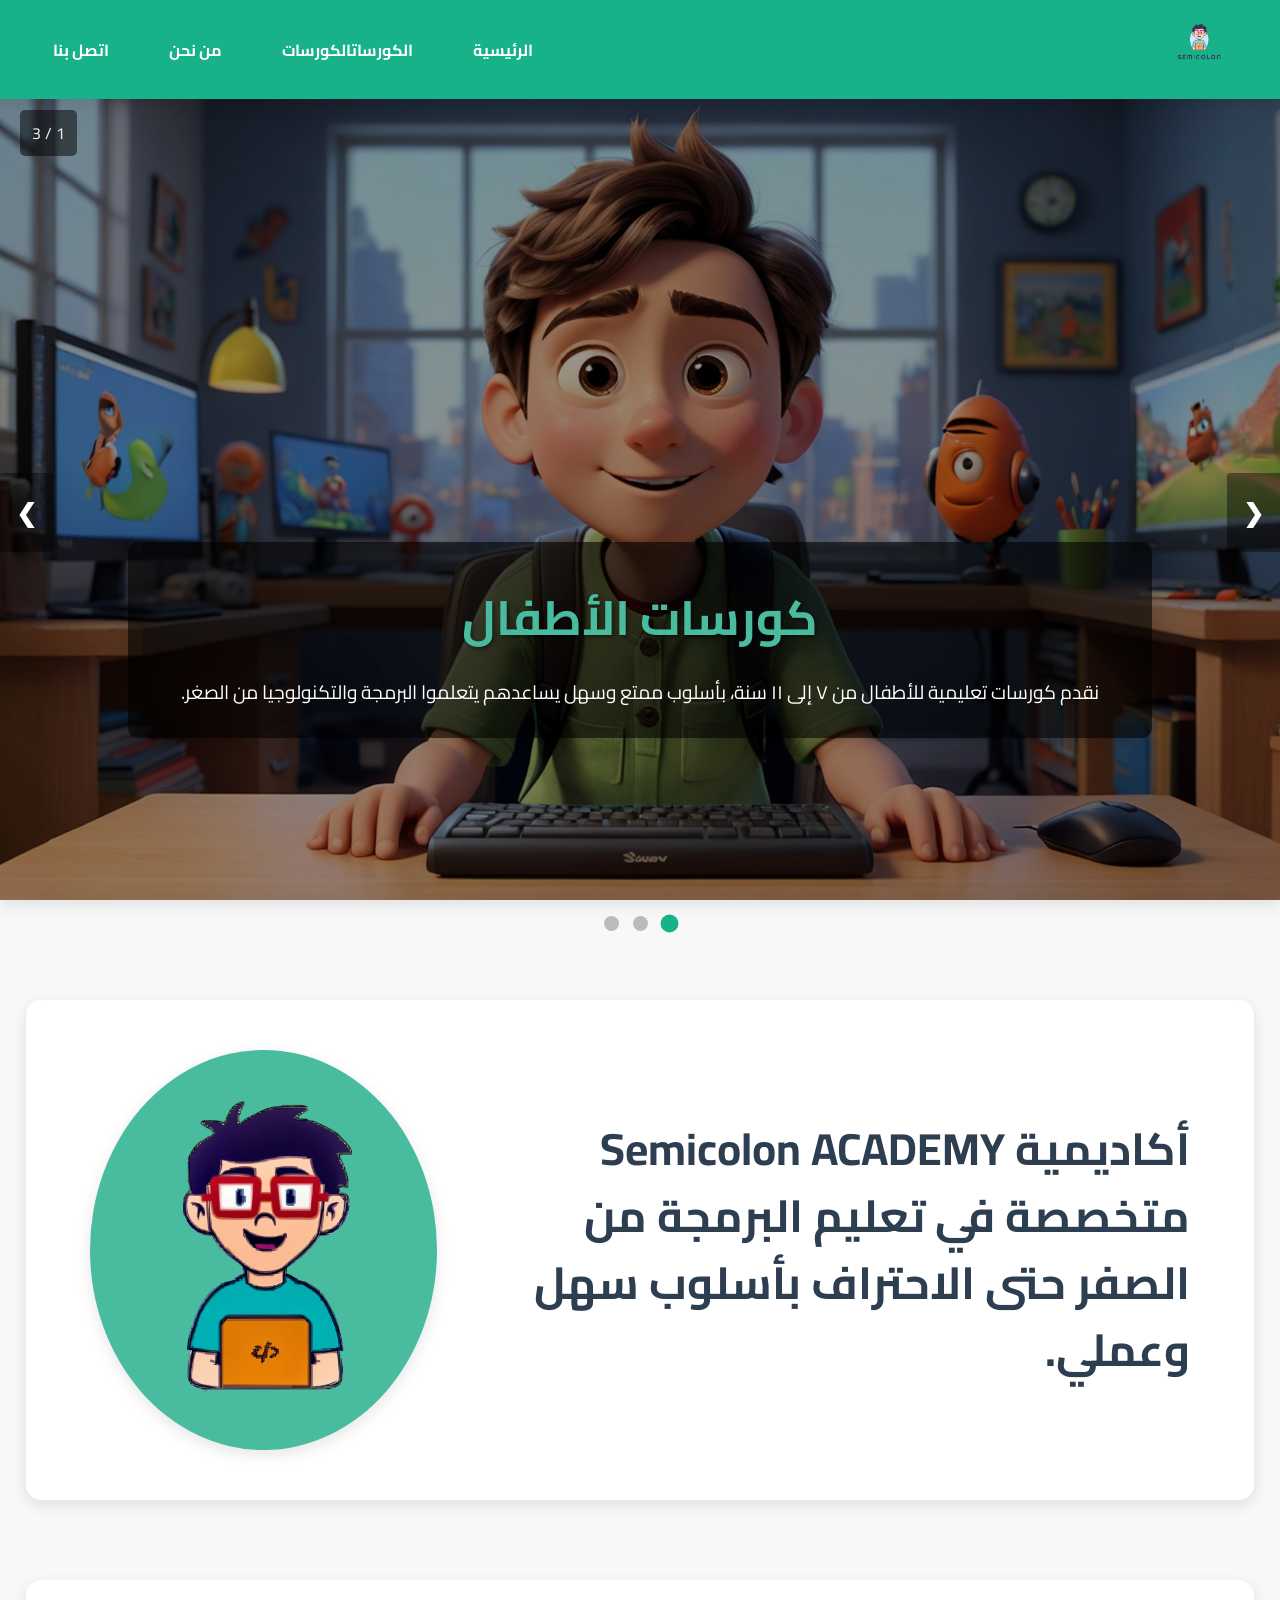
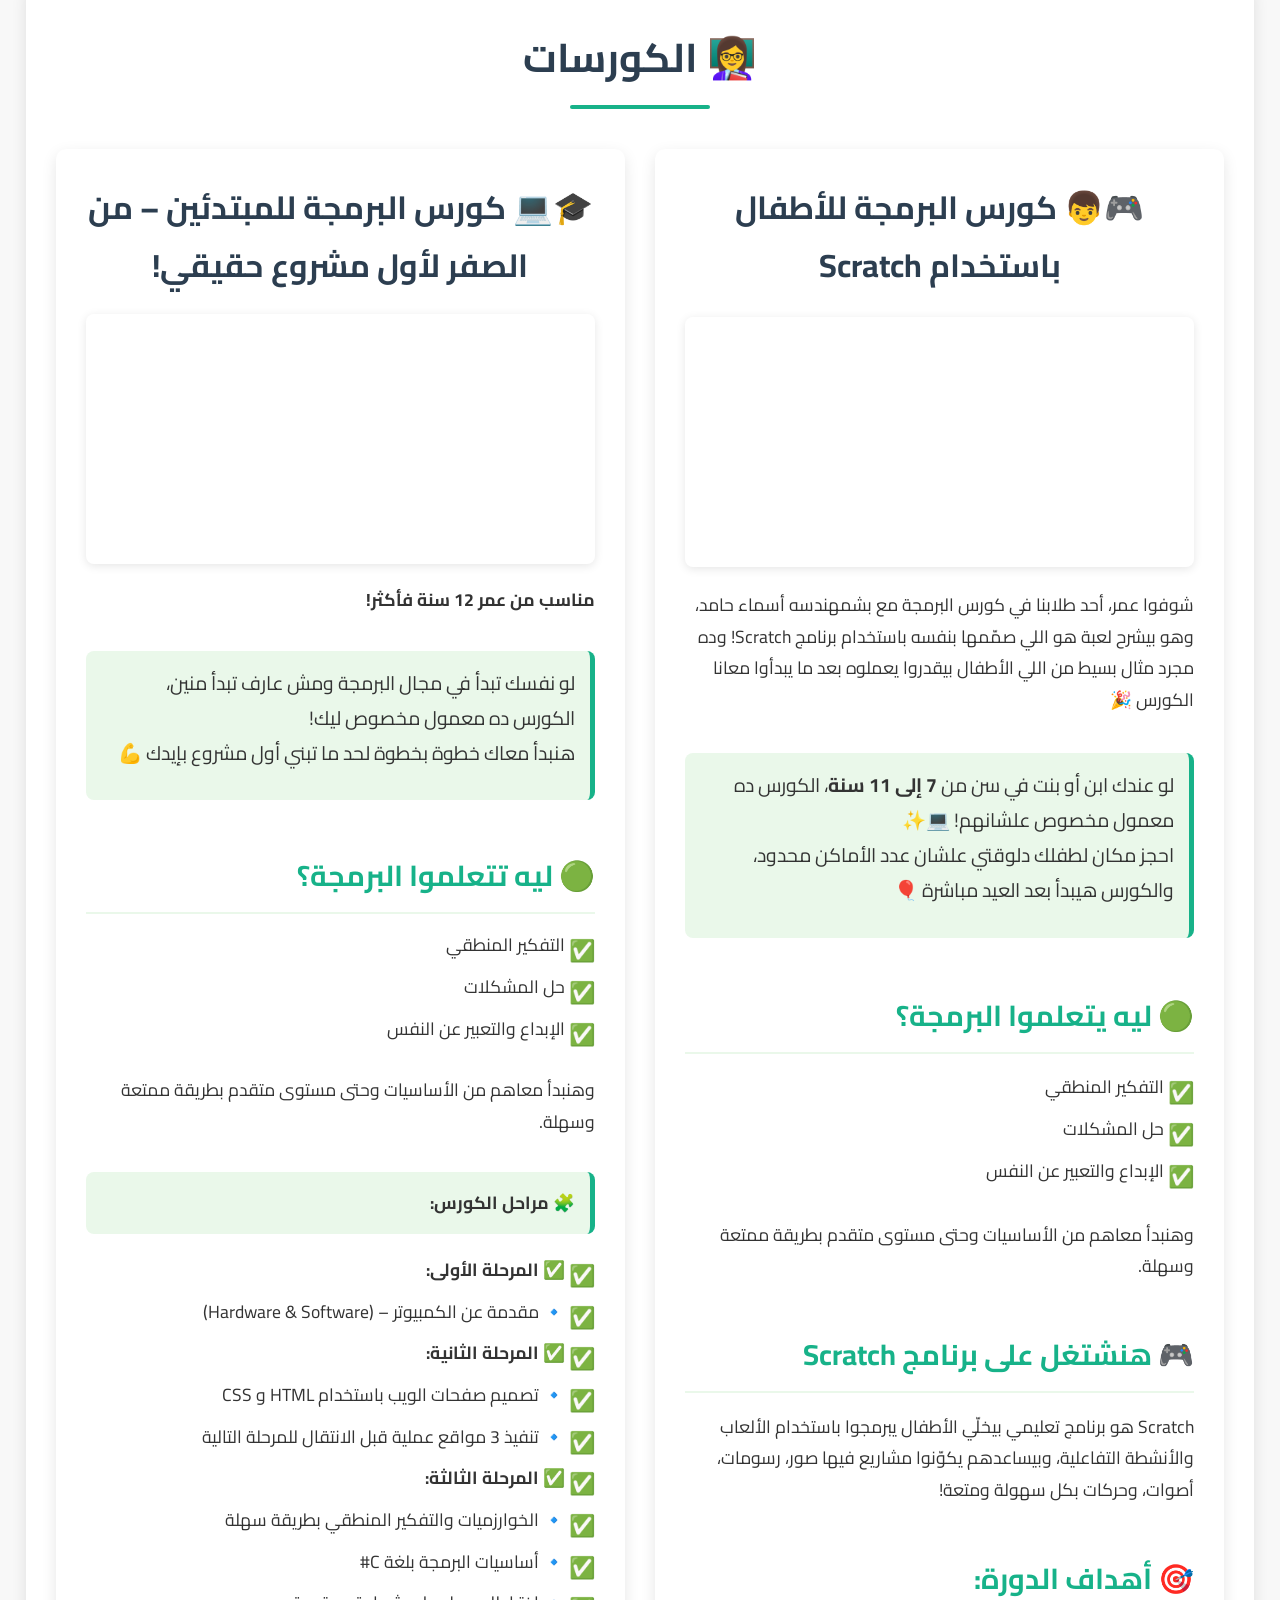
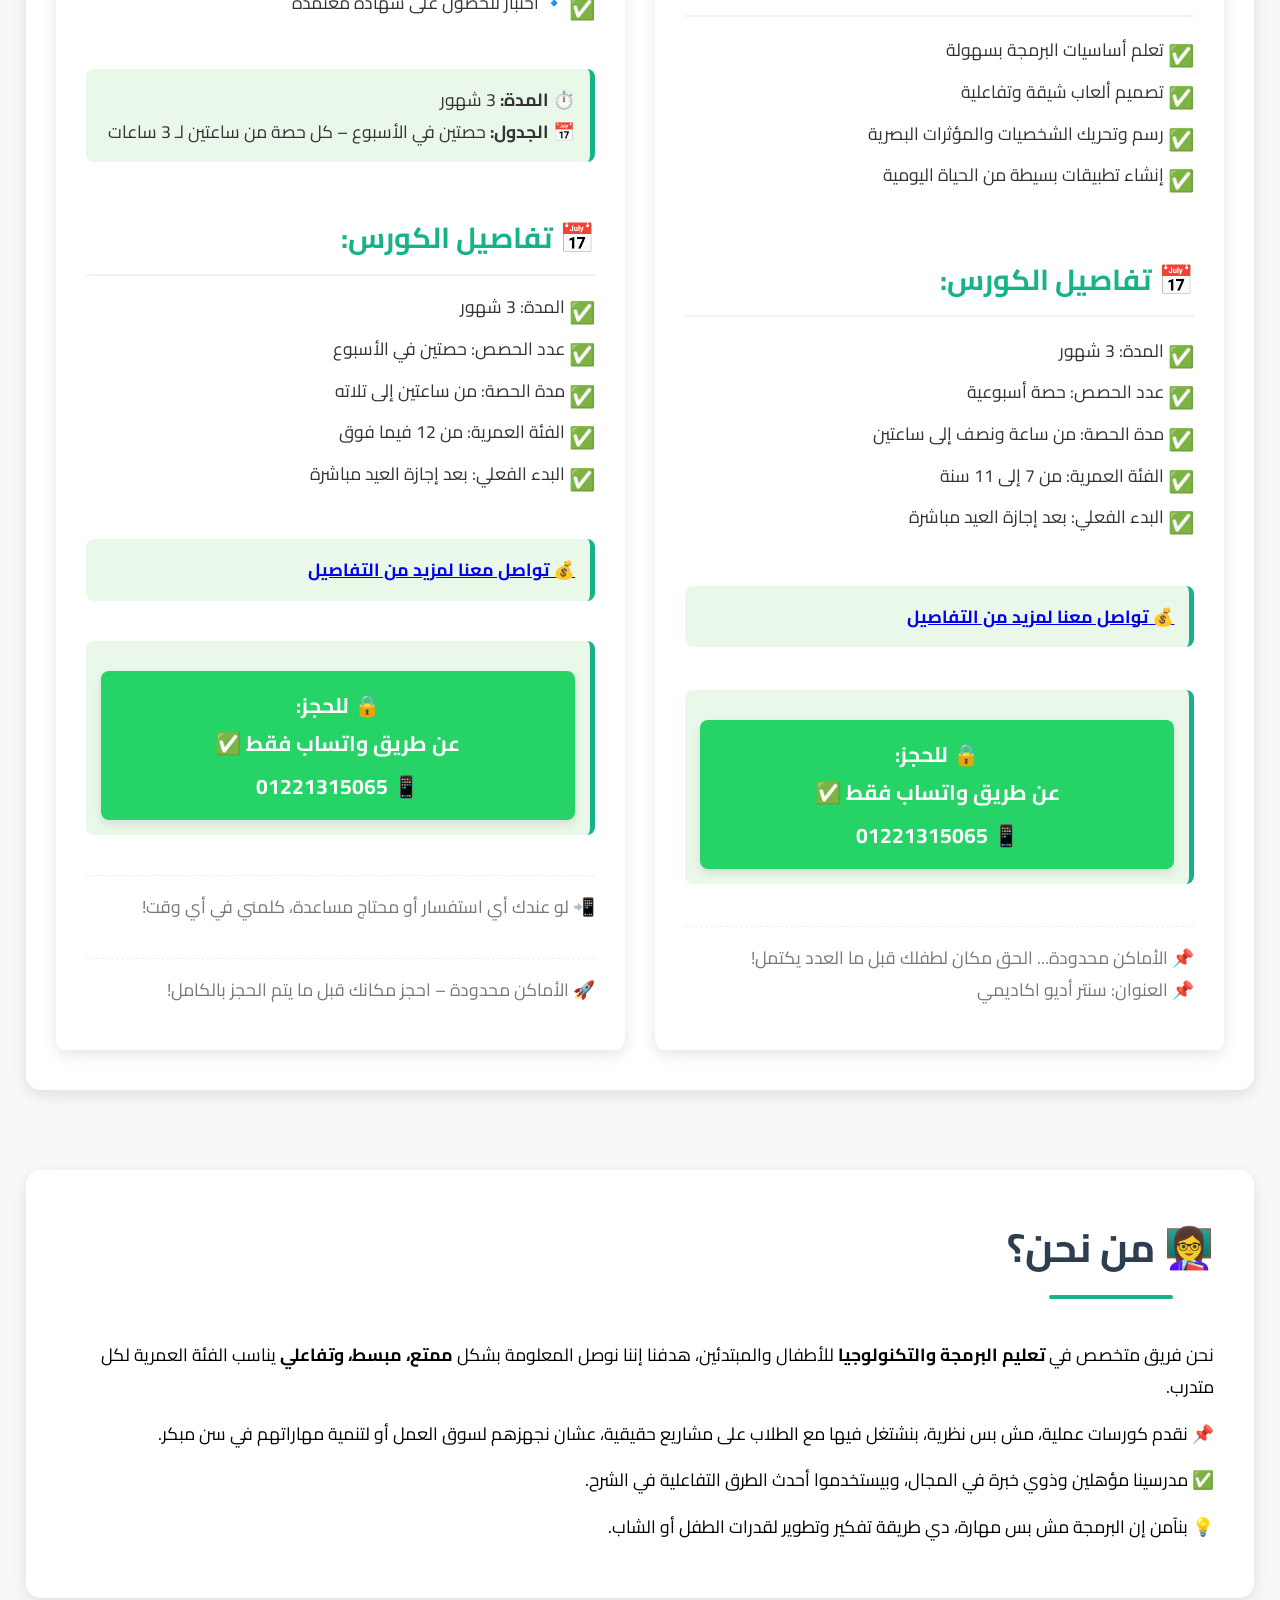
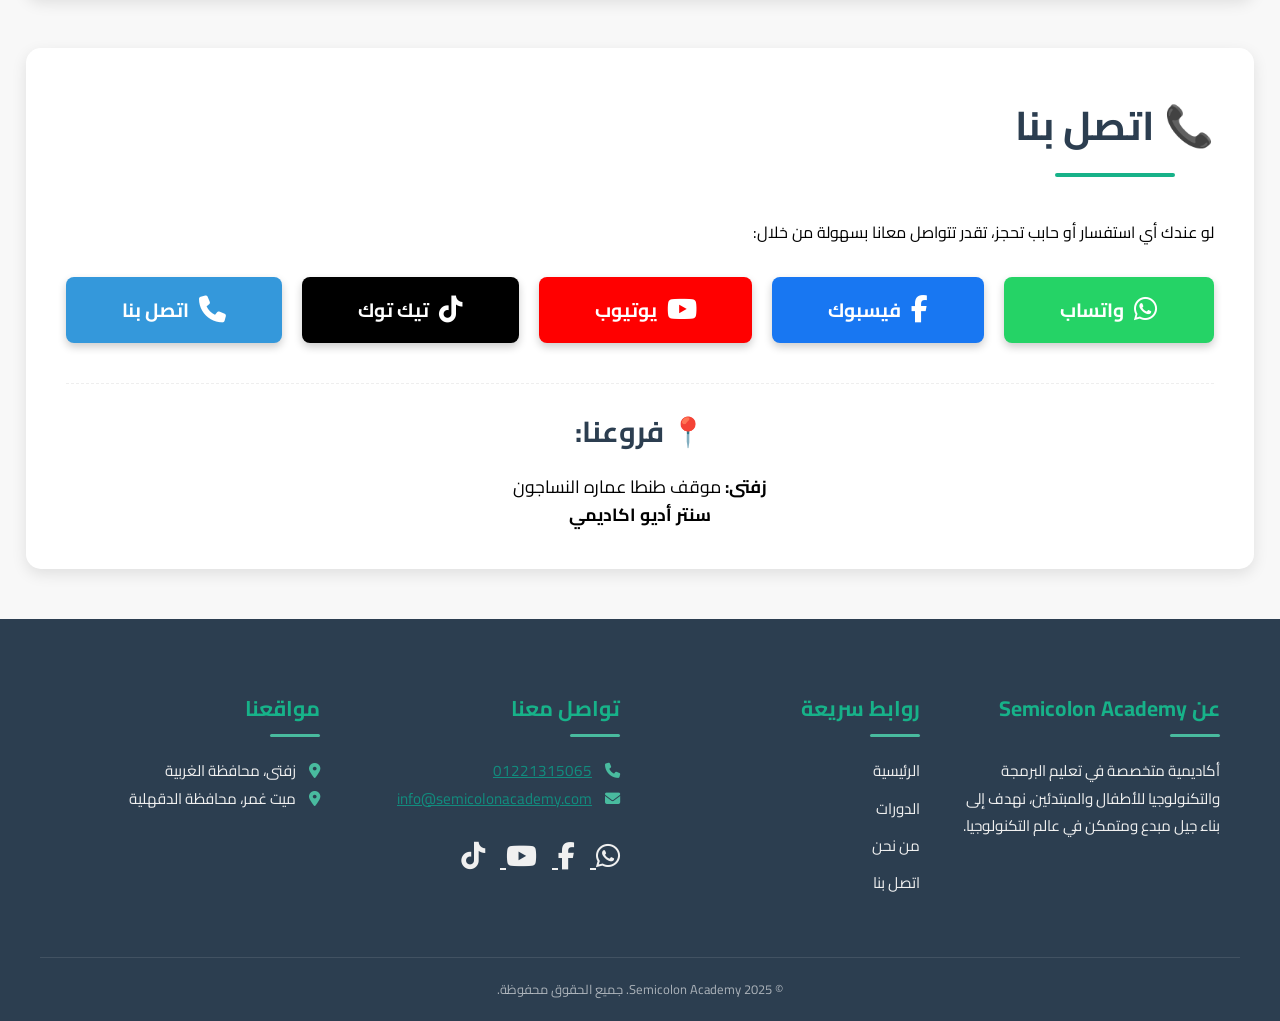
==== commit 9e7e761c: "يس" ====
--- a/index.html
+++ b/index.html
@@ -23,7 +23,7 @@
         <nav>
             <ul>
                 <li><a href="#hero">الرئيسية</a></li>
-                <li><a href="#courses">الكورسات</a></li>
+                <li><a href="#courses">الكورساتالكورسات</a></li>
                 <li><a href="#about-us">من نحن</a></li>
                 <li><a href="#contact">اتصل بنا</a></li>
             </ul>
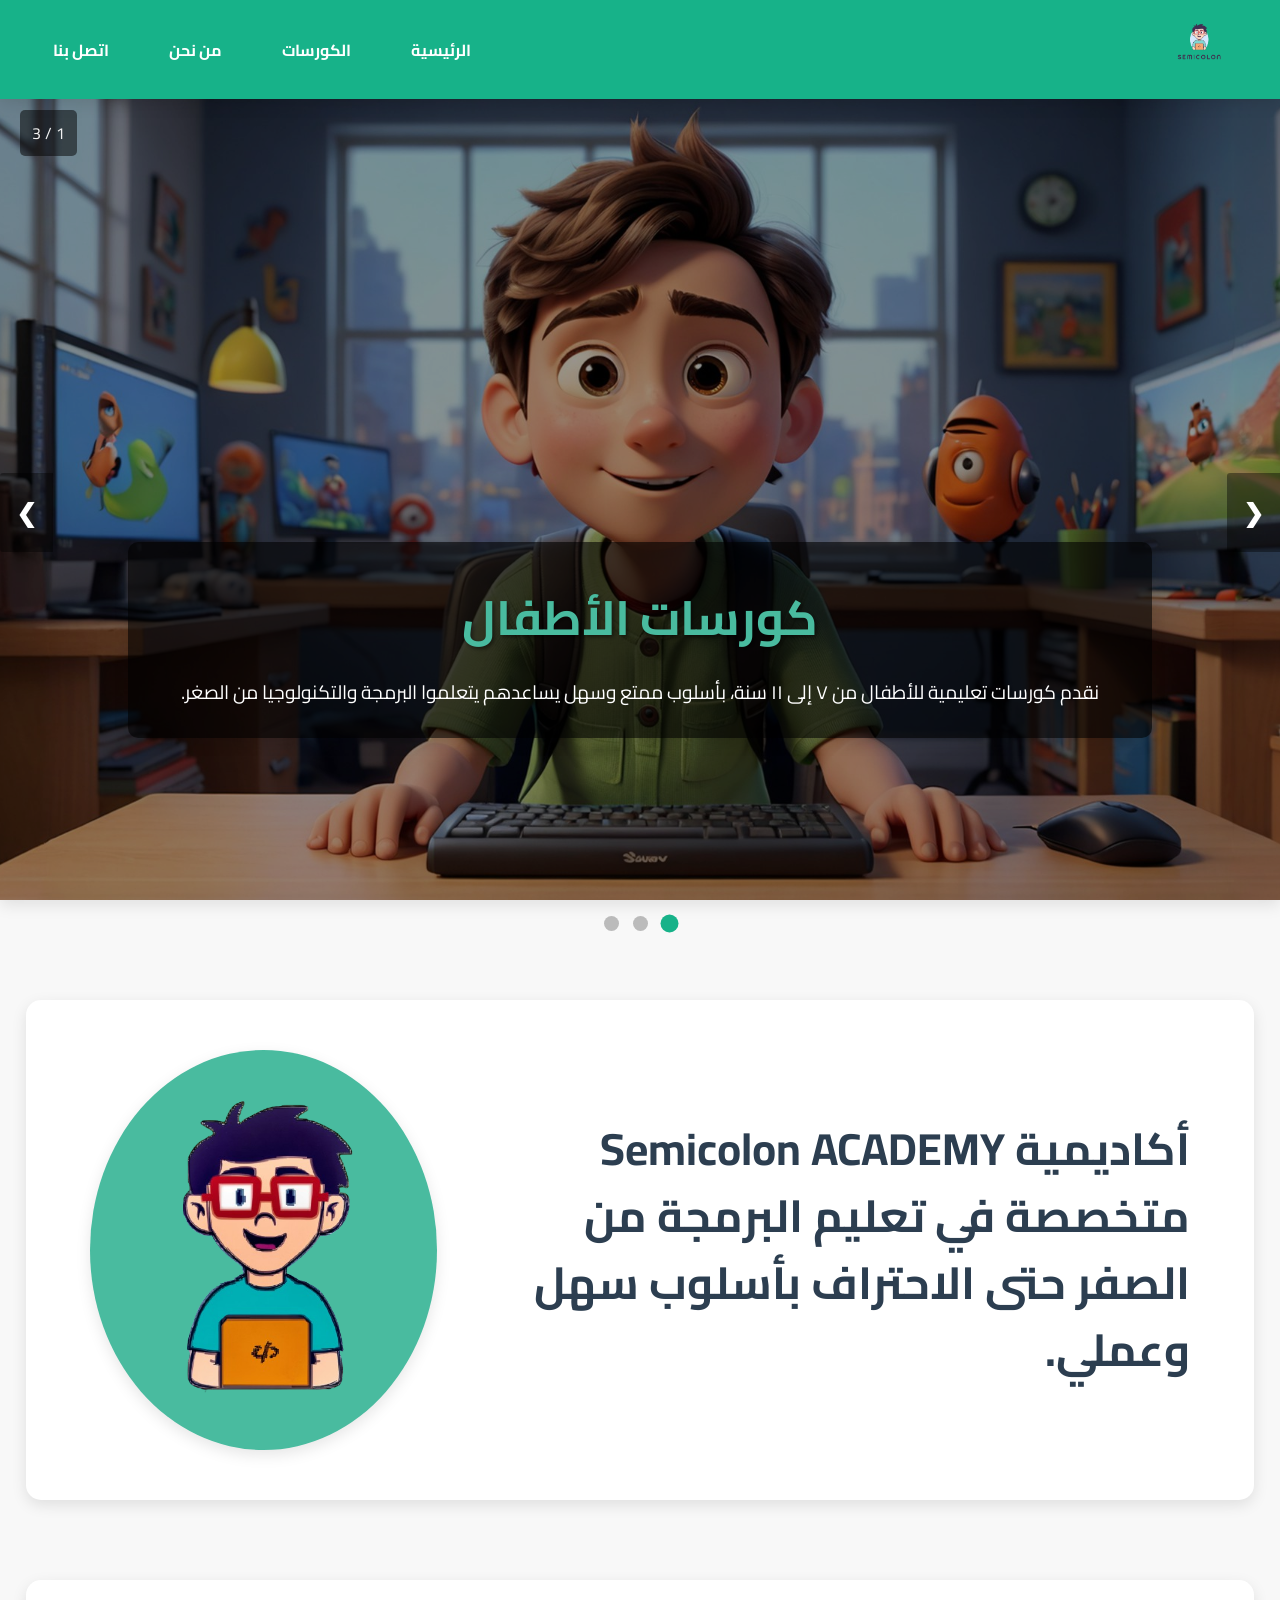
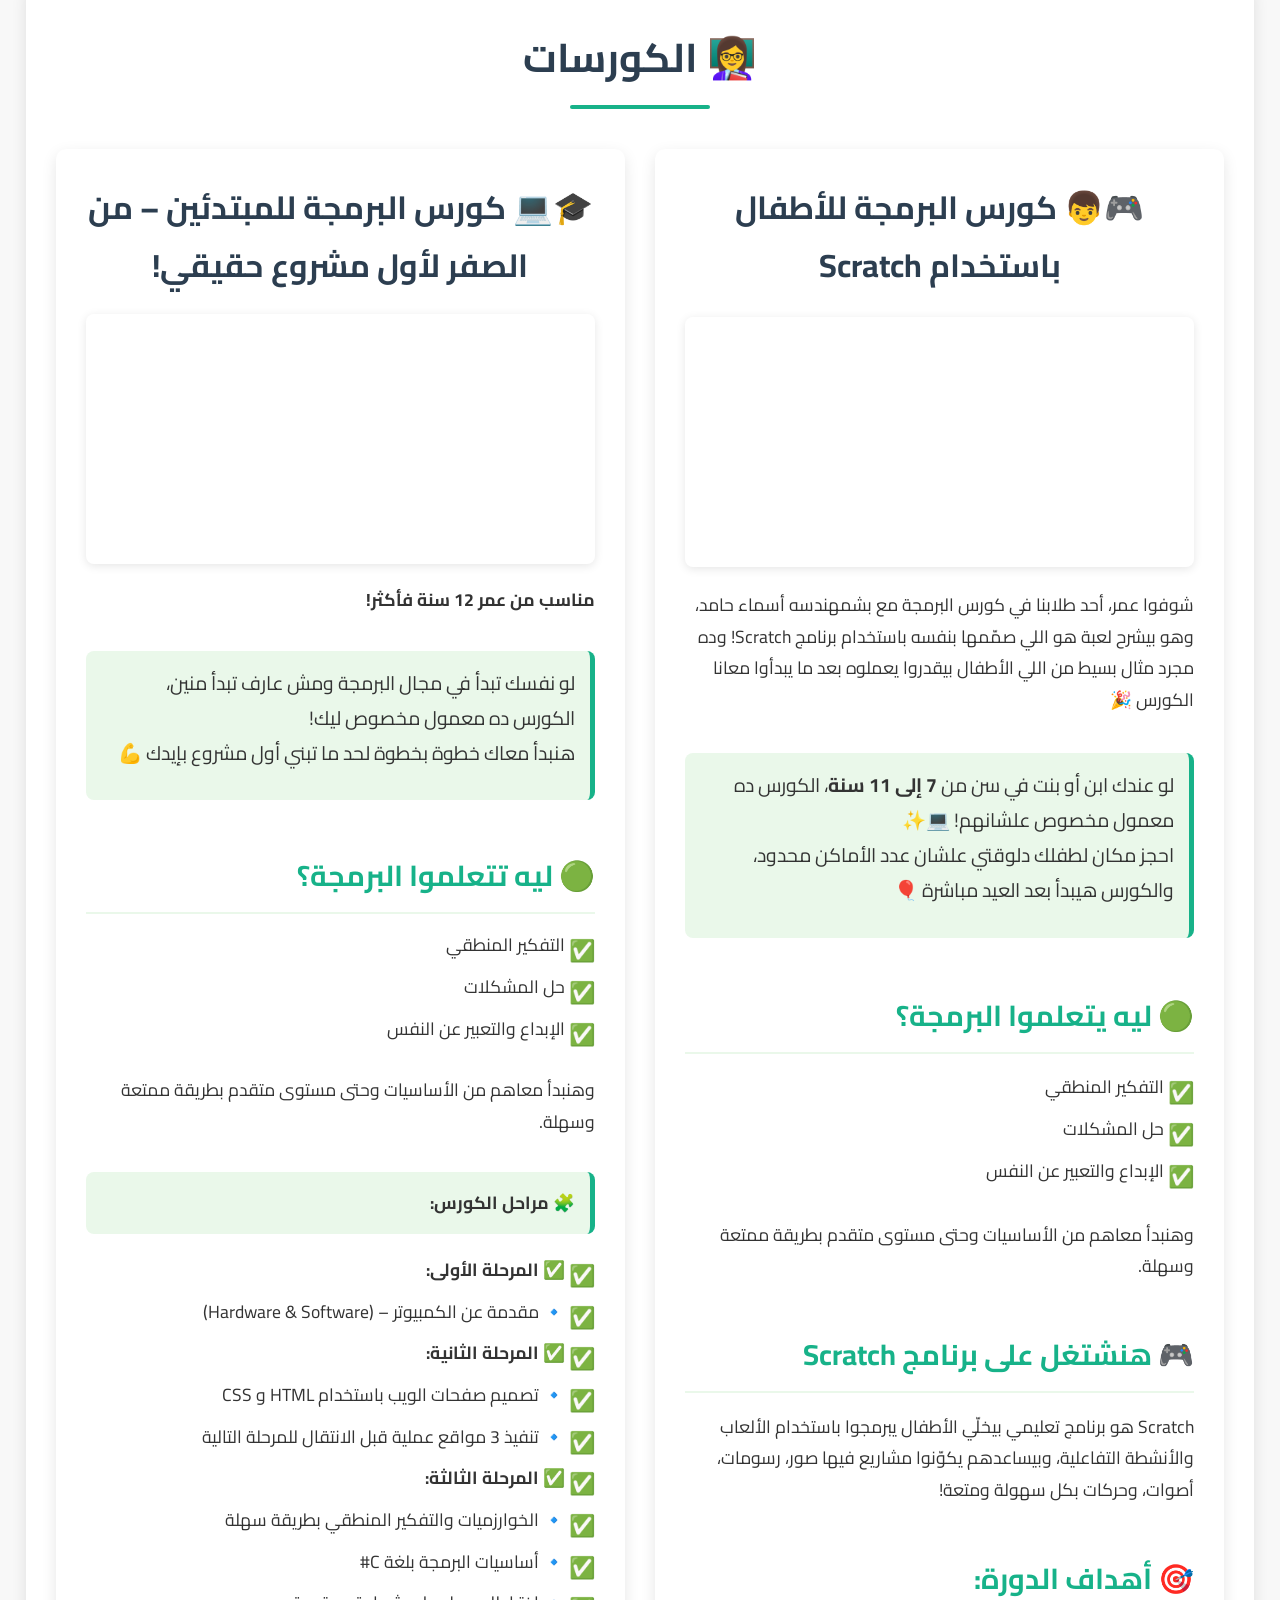
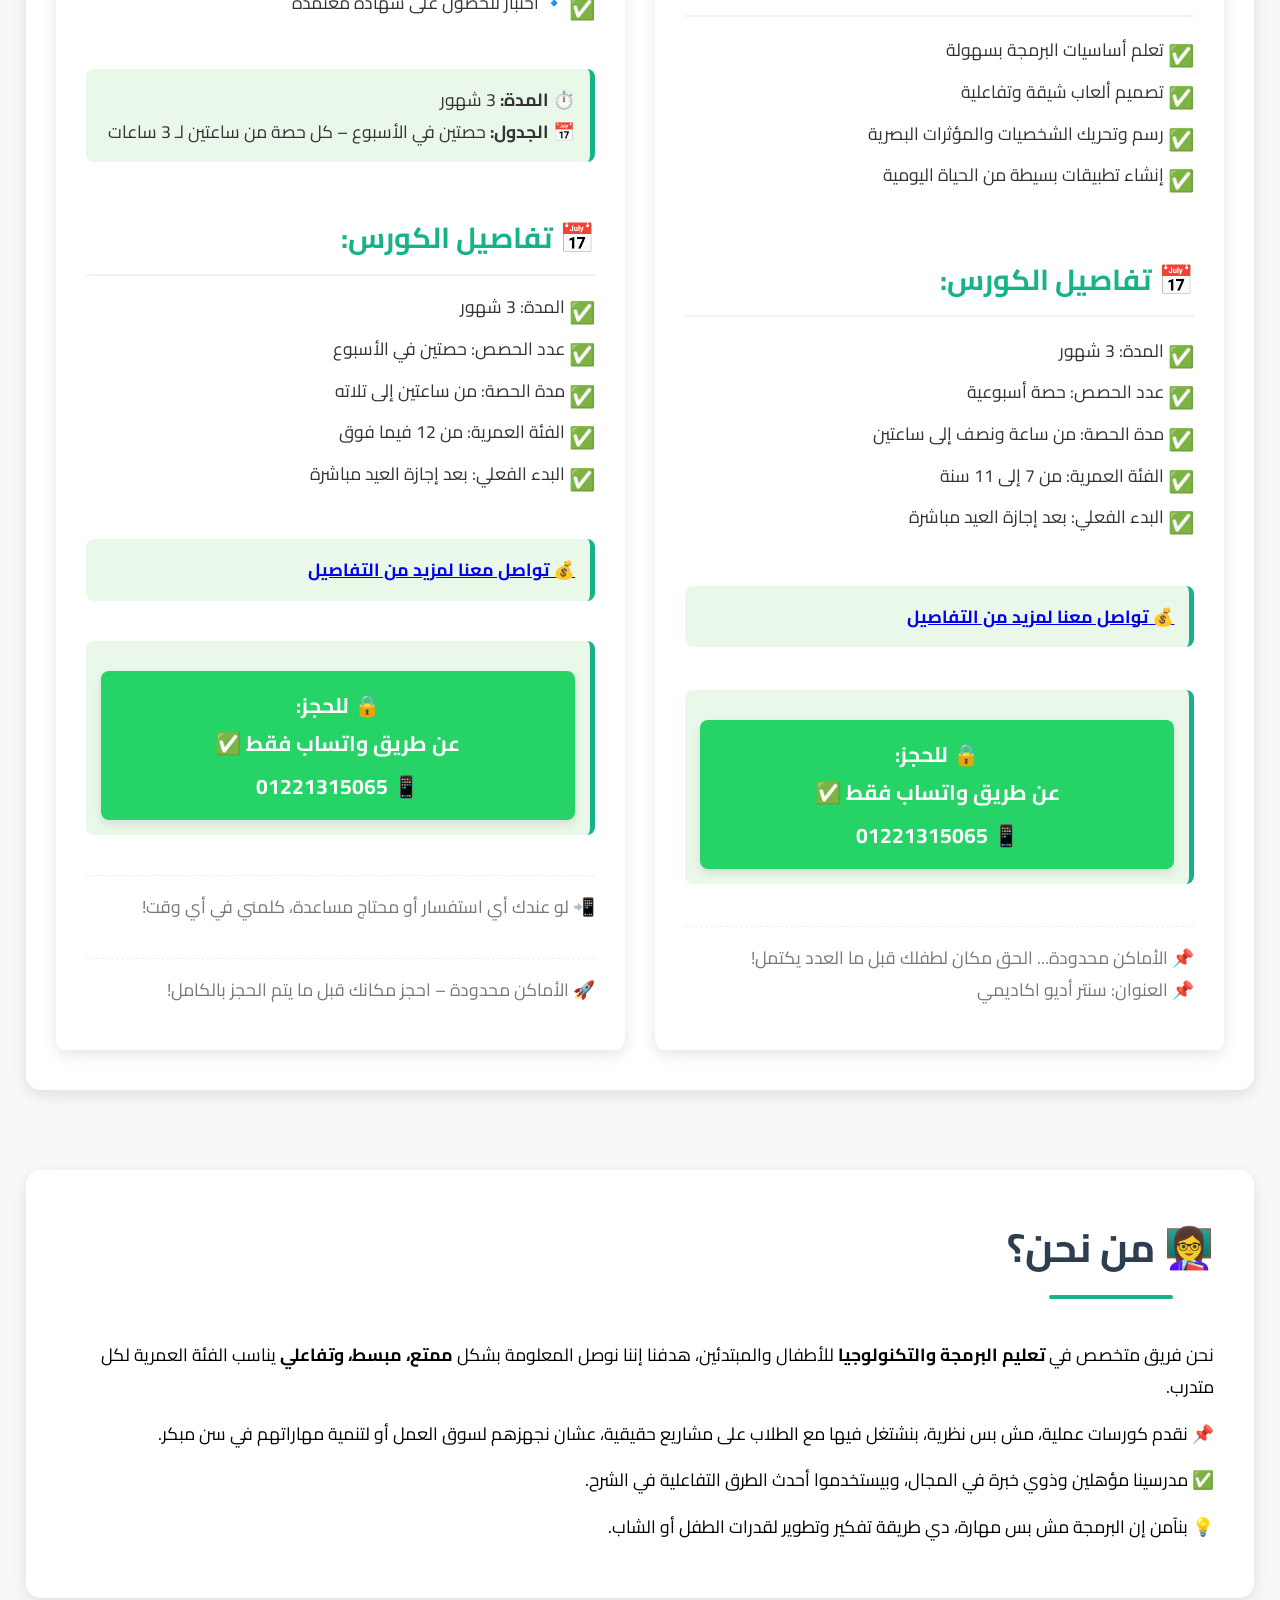
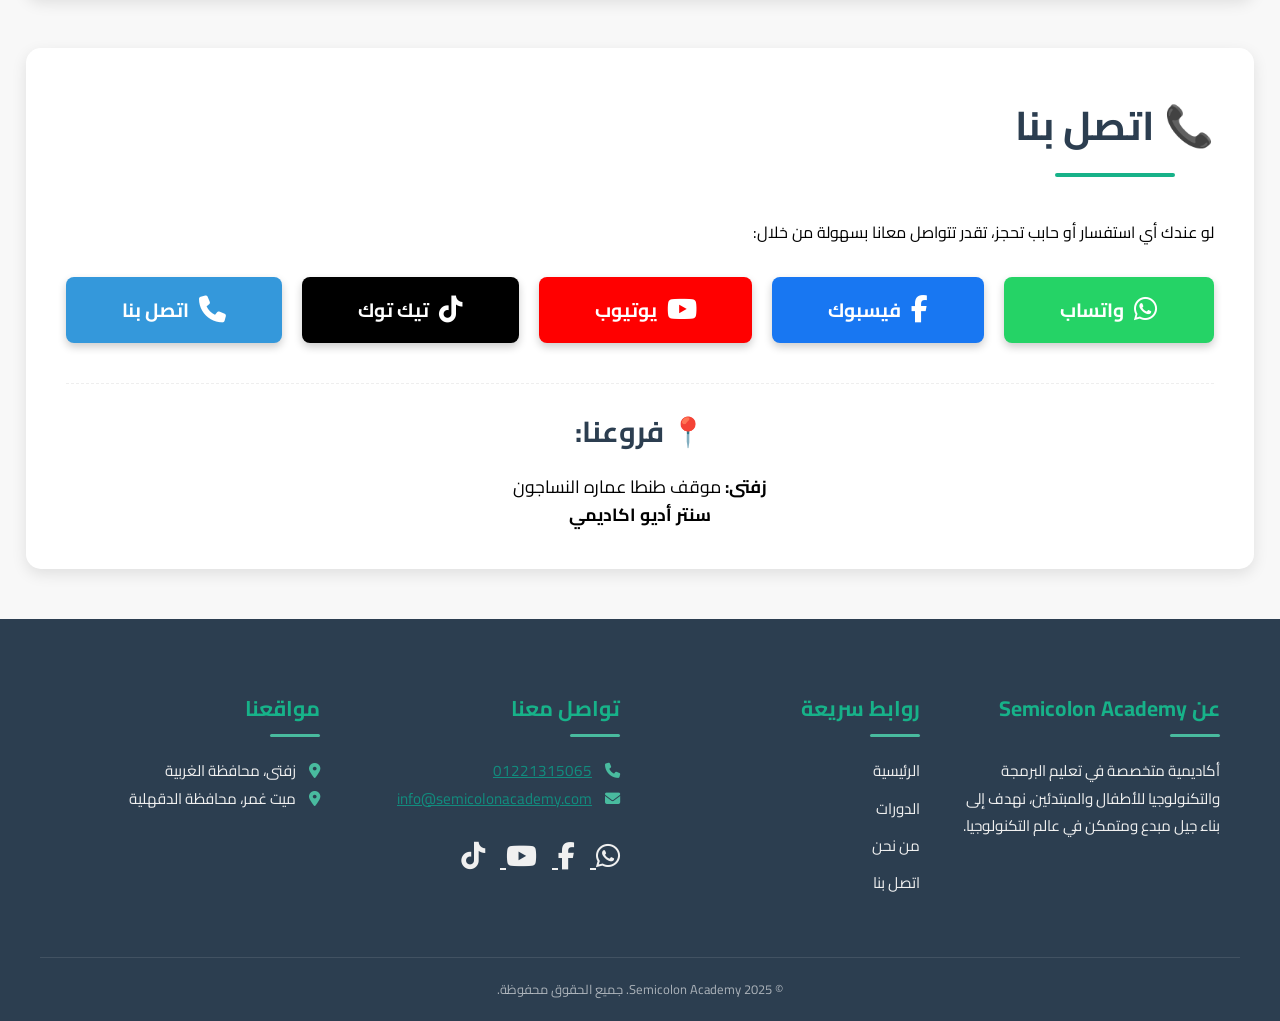
==== commit 709d2b84: "all" ====
--- a/index.html
+++ b/index.html
@@ -23,7 +23,7 @@
         <nav>
             <ul>
                 <li><a href="#hero">الرئيسية</a></li>
-                <li><a href="#courses">الكورساتالكورسات</a></li>
+                <li><a href="#courses">الكورسات</a></li>
                 <li><a href="#about-us">من نحن</a></li>
                 <li><a href="#contact">اتصل بنا</a></li>
             </ul>
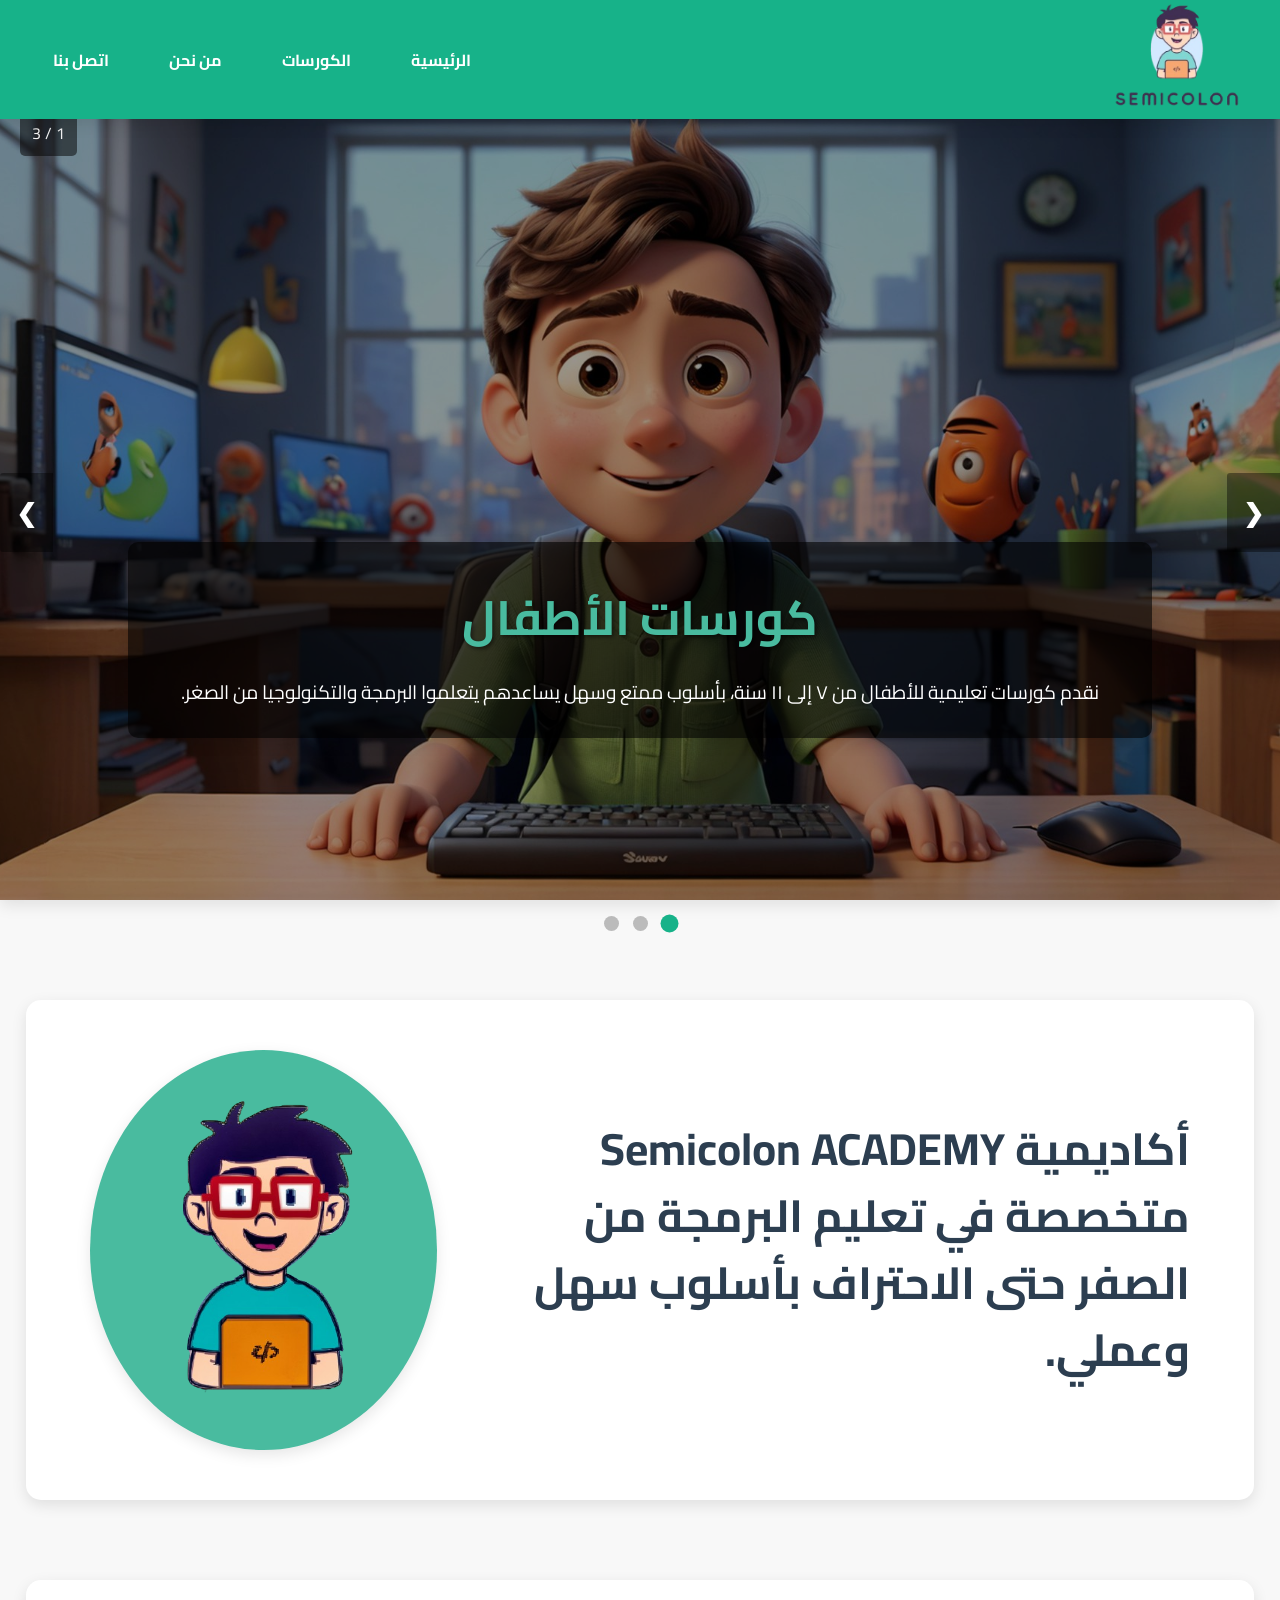
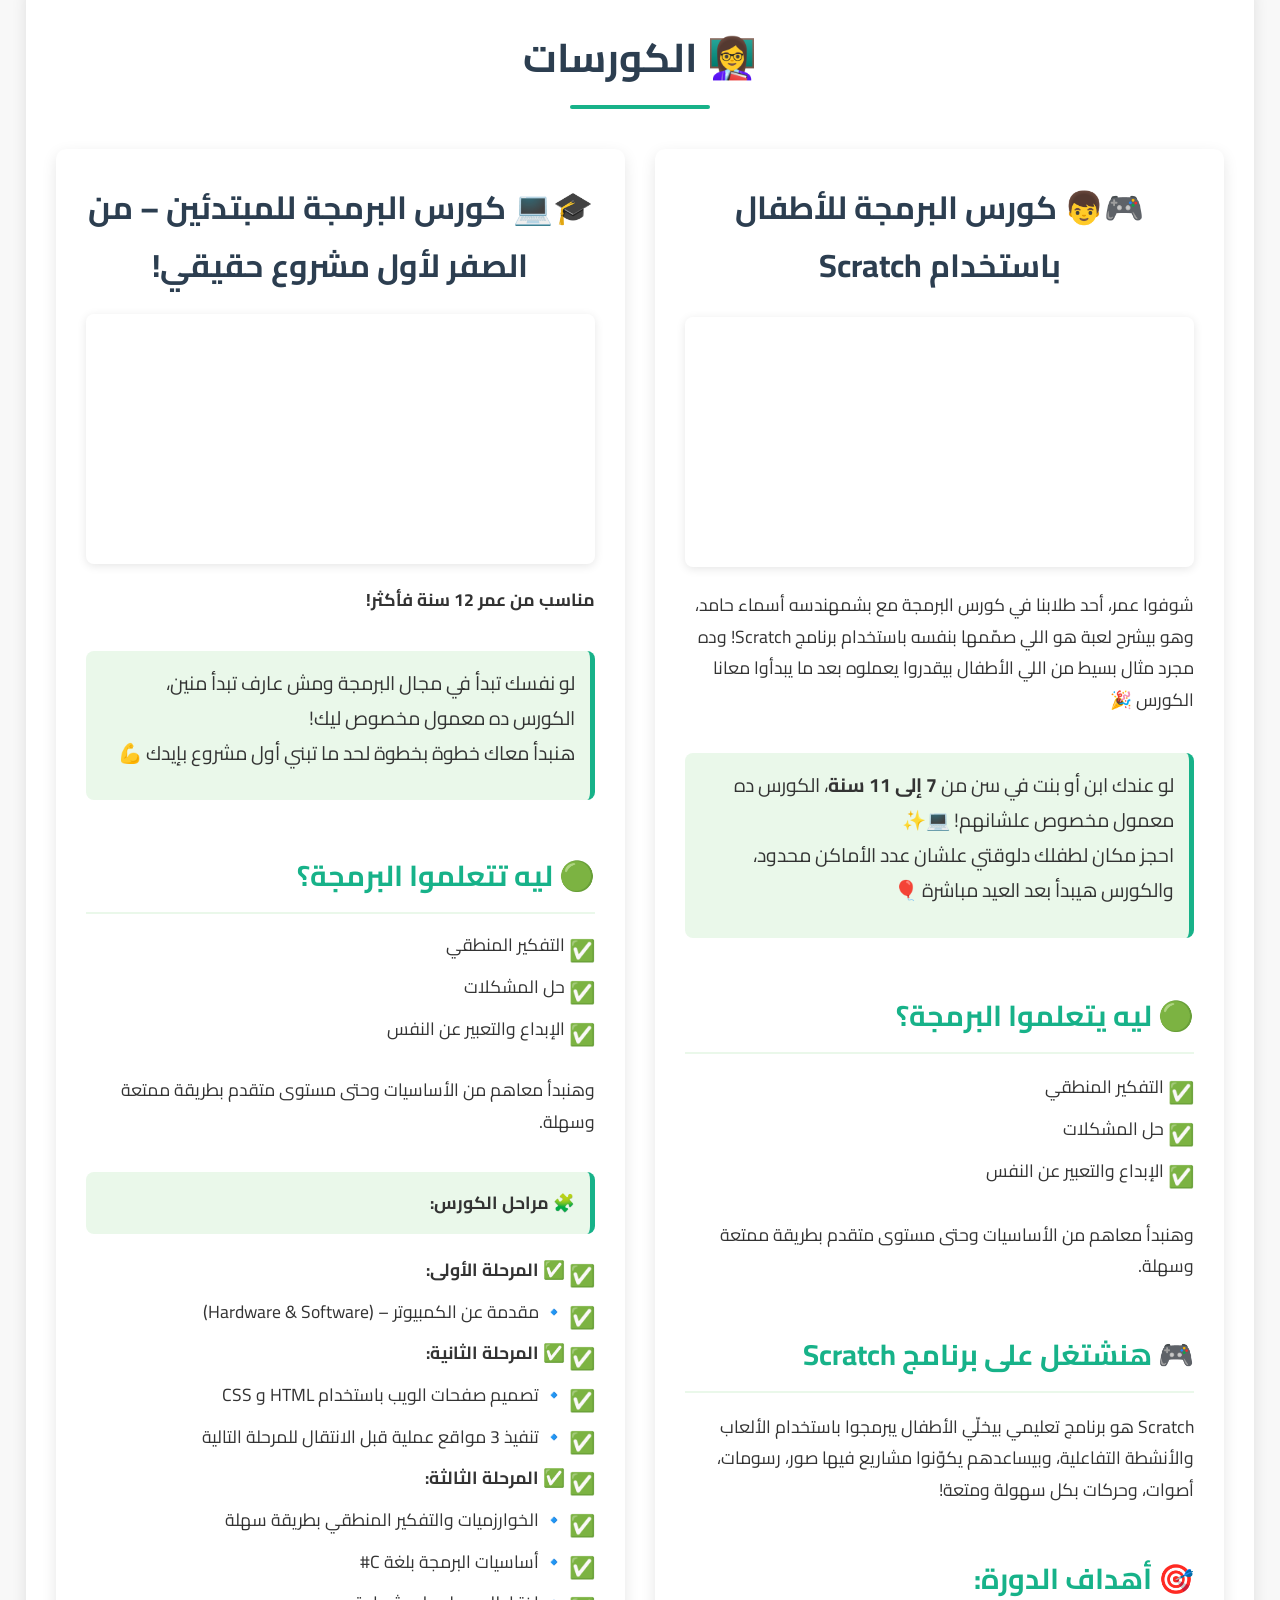
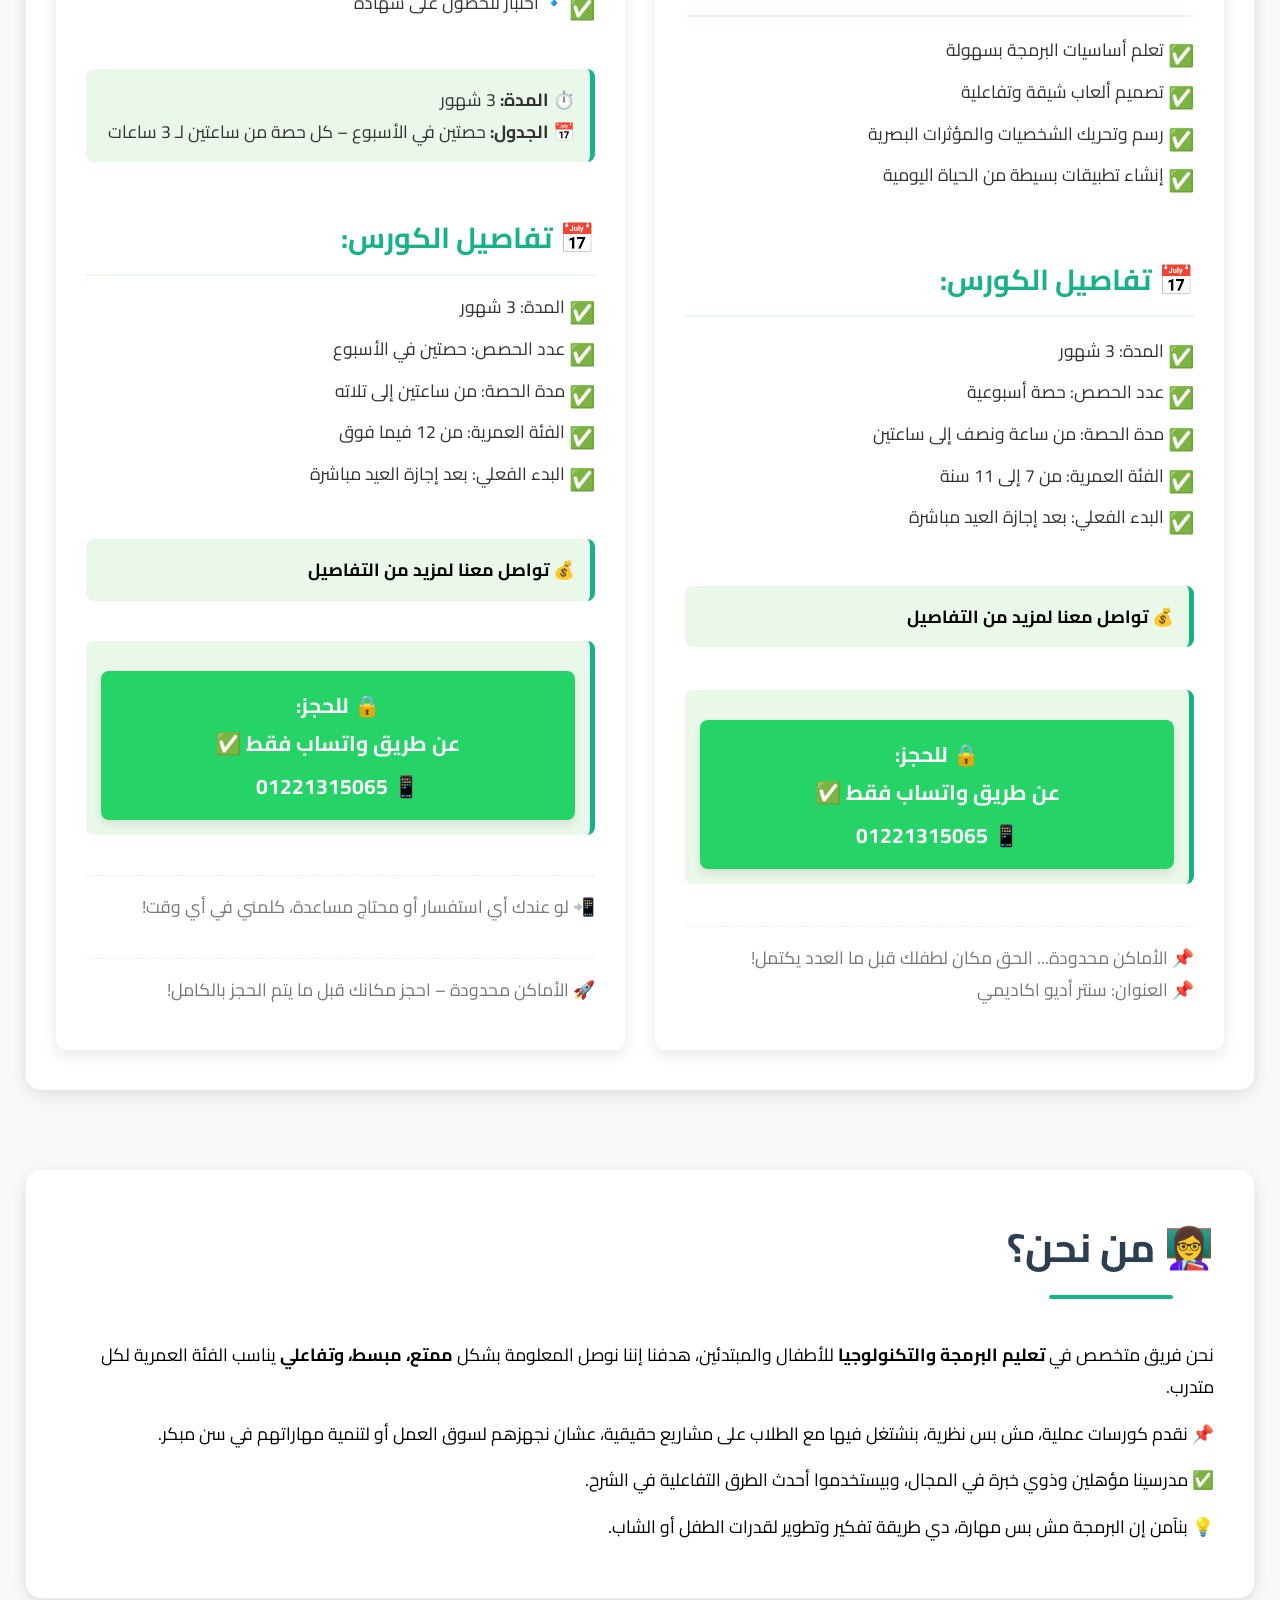
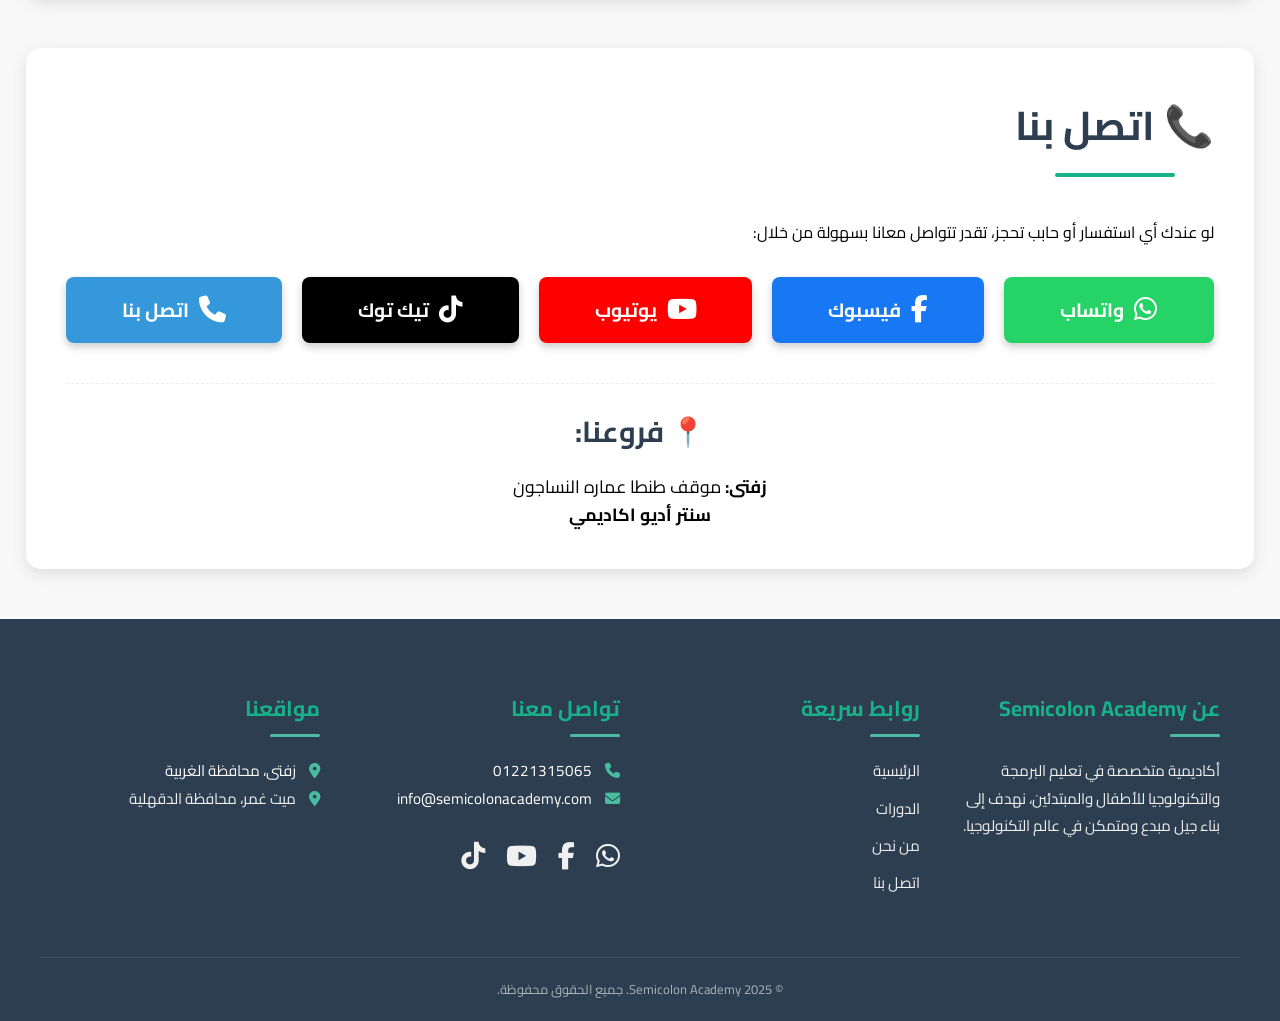
==== commit d4cb3e02: "location and image" ====
--- a/index.html
+++ b/index.html
@@ -201,7 +201,7 @@
                     <li><strong>✅ المرحلة الثالثة:</strong></li>
                     <li>🔹 الخوارزميات والتفكير المنطقي بطريقة سهلة</li>
                     <li>🔹 أساسيات البرمجة بلغة C#</li>
-                    <li>🔹 اختبار للحصول على شهادة معتمدة</li>
+                    <li>🔹 اختبار للحصول على شهادة</li>
                 </ul>
 
                 <div class="highlight-box">
@@ -273,7 +273,7 @@
             <a href="https://www.youtube.com/@semicolon9252" class="youtube-btn" target="_blank">
                 <i class="fab fa-youtube"></i> يوتيوب
             </a>
-        
+
             <a href="https://www.tiktok.com/@semicolon.academy?_t=ZS-8wrd75Mp4ZW&_r=1" class="tiktok-btn"
                 target="_blank">
                 <i class="fab fa-tiktok"></i> تيك توك
@@ -283,10 +283,12 @@
             </a>
         </div>
         <div class="location-info">
-            <h3>📍 فروعنا:</h3>
-            <p><strong>زفتى:</strong> موقف طنطا عماره النساجون</p>
-            <!-- <p><strong>ميت غمر:</strong> workspace</p> -->
-            <p><strong>سنتر أديو اكاديمي</strong></p>
+            <a href="https://maps.app.goo.gl/g2i4nmjvjBNz9fDR9">
+                <h3>📍 فروعنا:</h3>
+                <p><strong>زفتى:</strong> موقف طنطا عماره النساجون</p>
+                <!-- <p><strong>ميت غمر:</strong> workspace</p> -->
+                <p><strong>سنتر أديو اكاديمي</strong></p>
+            </a>
         </div>
     </section>
 
@@ -329,7 +331,9 @@
             </div>
             <div class="footer-section location">
                 <h3>مواقعنا</h3>
-                <p><i class="fas fa-map-marker-alt"></i> زفتى، محافظة الغربية</p>
+                <a href="https://maps.app.goo.gl/g2i4nmjvjBNz9fDR9">
+                    <p><i class="fas fa-map-marker-alt"></i> زفتى، محافظة الغربية</p>
+                </a>
                 <p><i class="fas fa-map-marker-alt"></i> ميت غمر، محافظة الدقهلية</p>
             </div>
         </div>
--- a/styles.css
+++ b/styles.css
@@ -42,7 +42,15 @@
     background-color: #f8f8f8;
     /* لون خلفية أفتح قليلاً */
 }
-
+a{
+    text-decoration: none;
+    color: #000000;
+}
+.footer-section   a{
+    color: #ffffff;
+
+
+}
 /* --- Header Section --- */
 .header {
     background-color: var(--primary-color);
@@ -50,7 +58,7 @@
     display: flex;
     align-items: center;
     justify-content: space-between;
-    padding: 10px 3%;
+    padding: 0px 3%;
     position: fixed;
     z-index: 1000;
     width: 100%;
@@ -60,7 +68,7 @@
 }
 
 .header .logo img {
-    height: 70px;
+    height: 110px;
     /* حجم أصغر للوجو في الهيدر */
     width: auto;
 }
@@ -1001,7 +1009,7 @@
 
 @media (max-width: 480px) {
     .header .logo img {
-        height: 60px;
+        height: 100px;
     }
 
     .header nav ul li a {
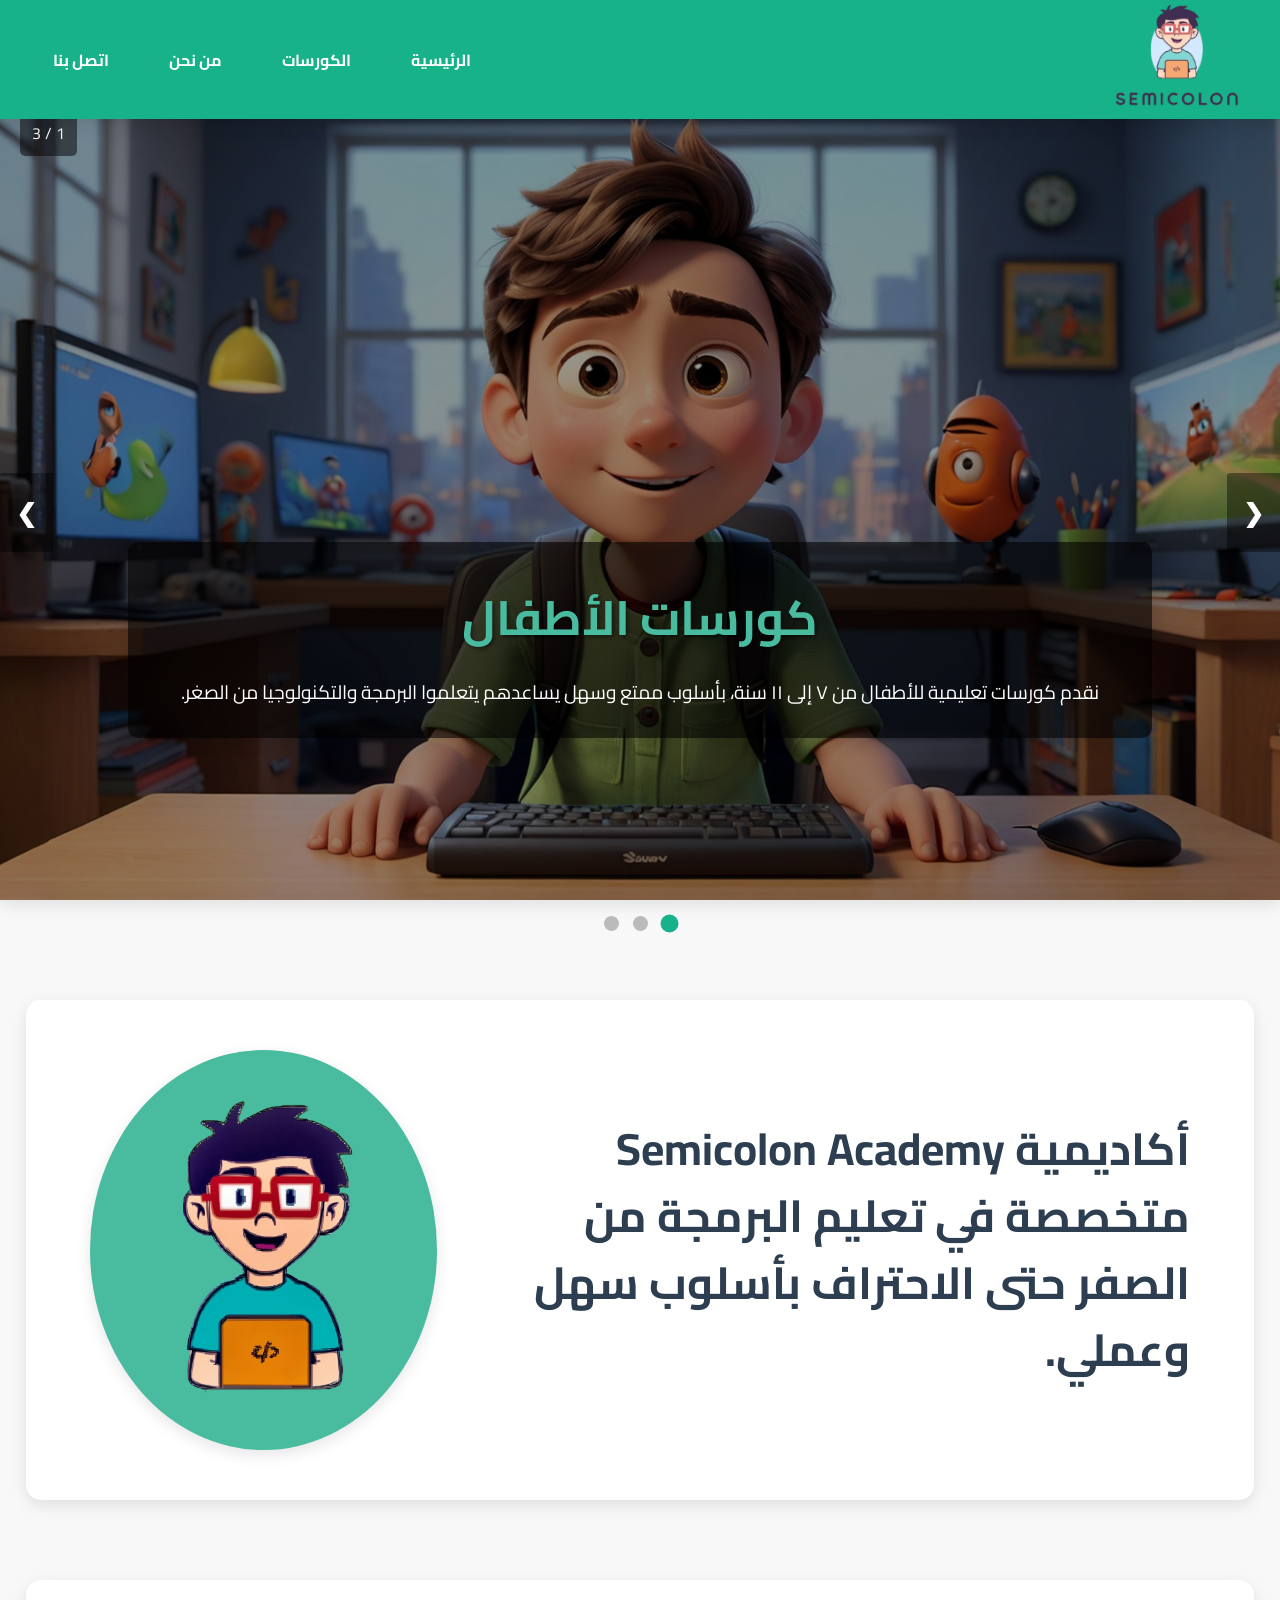
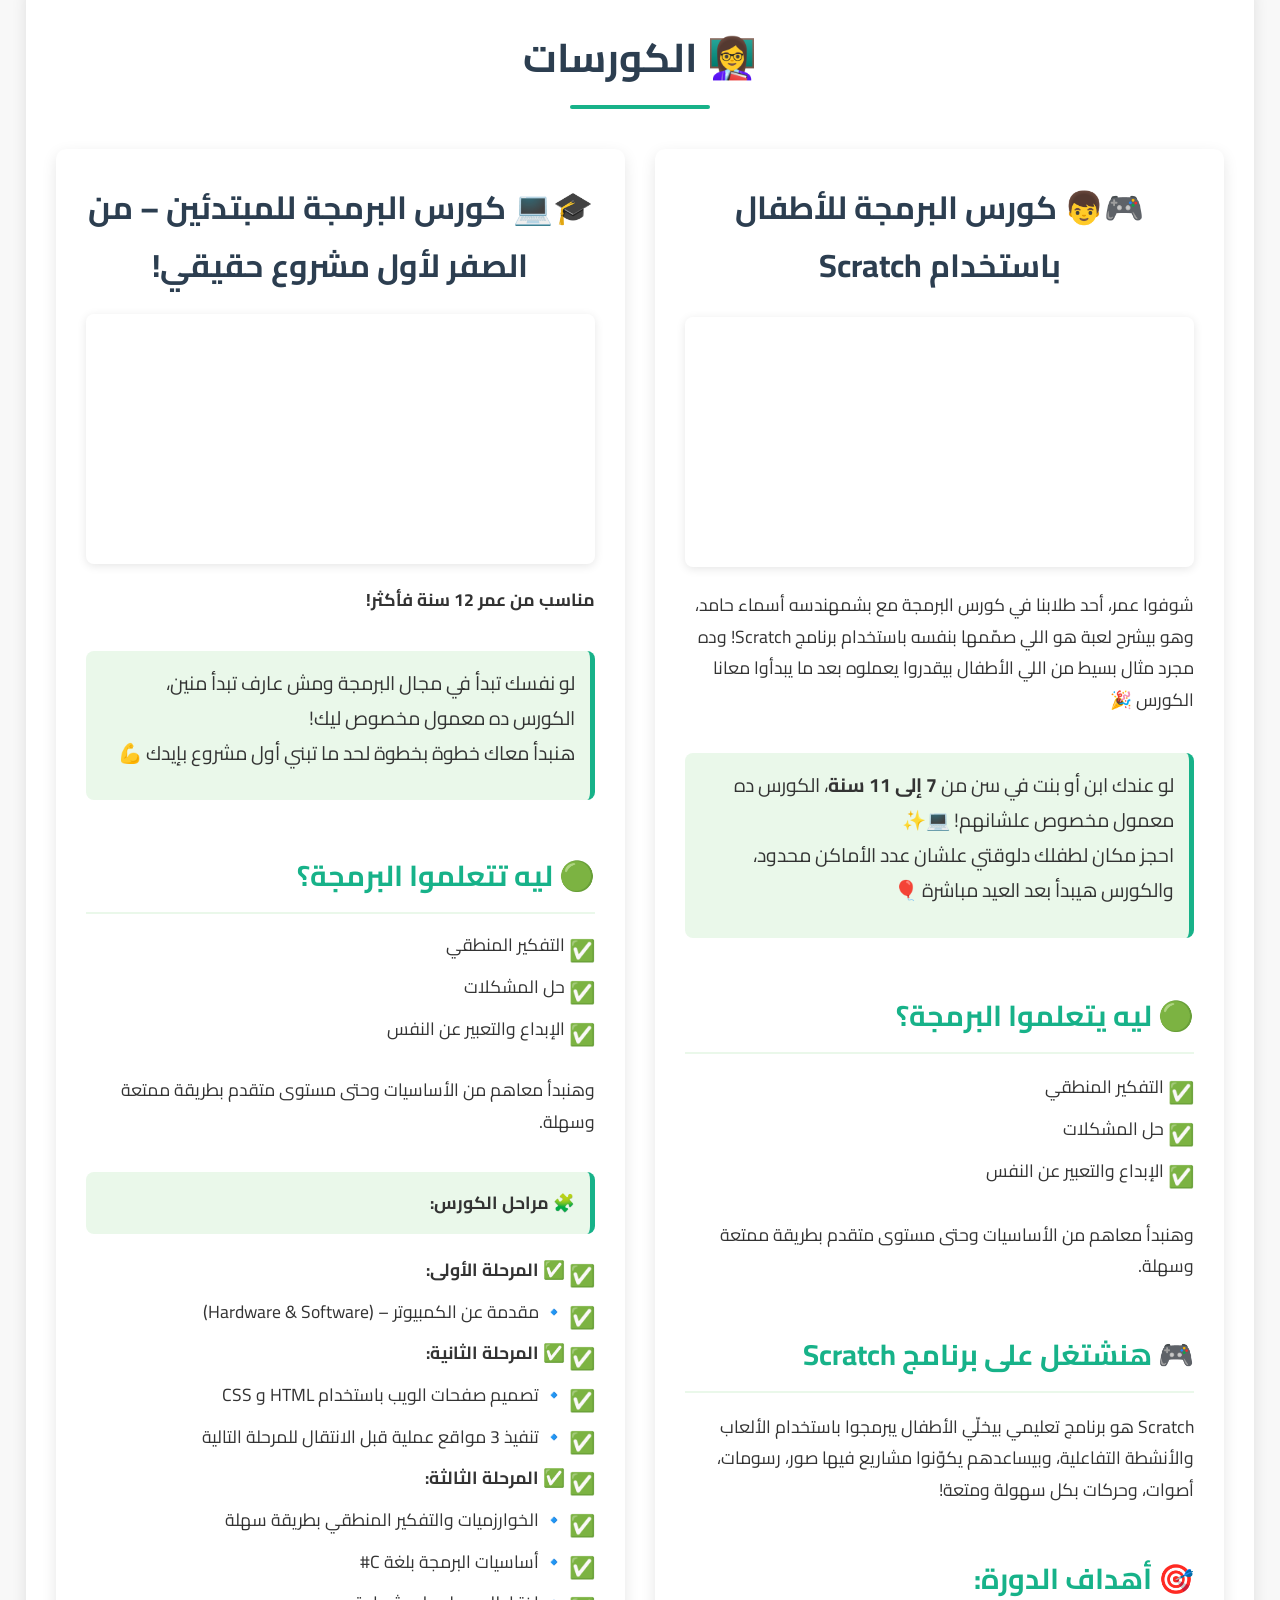
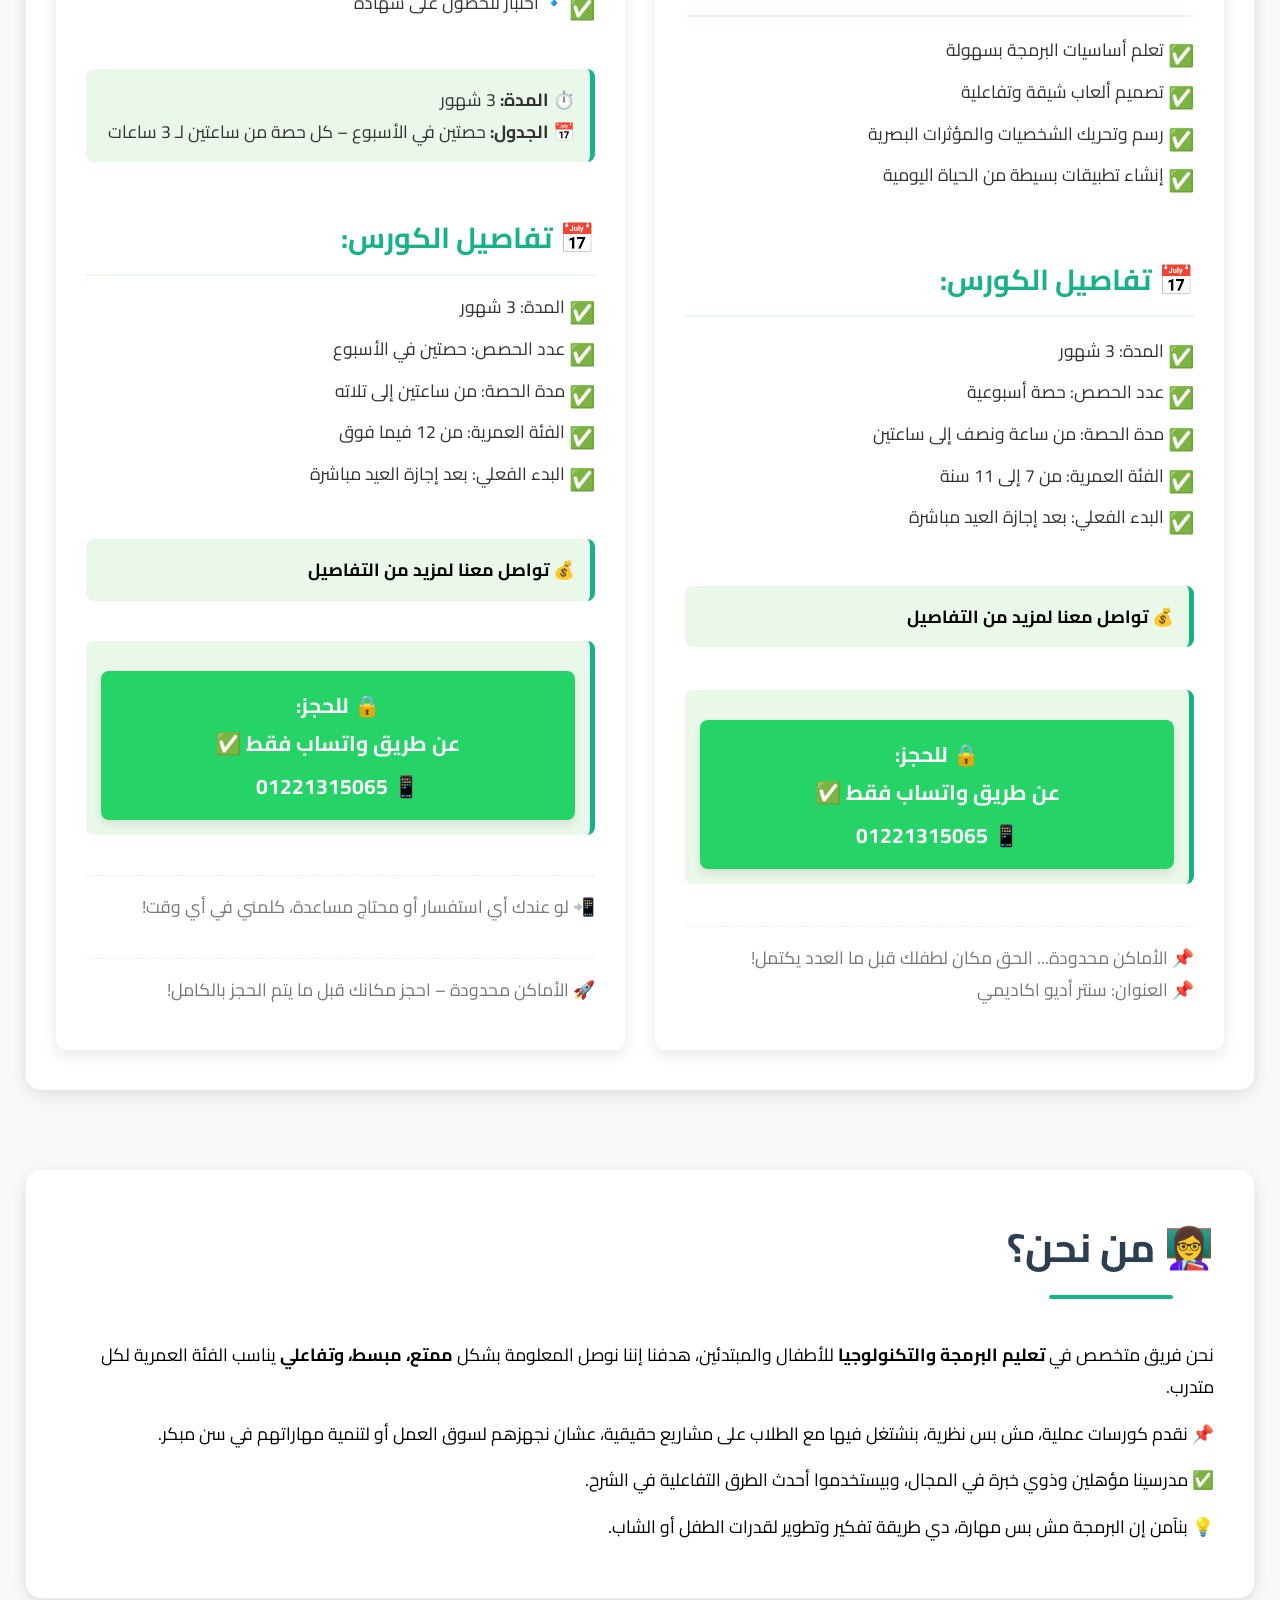
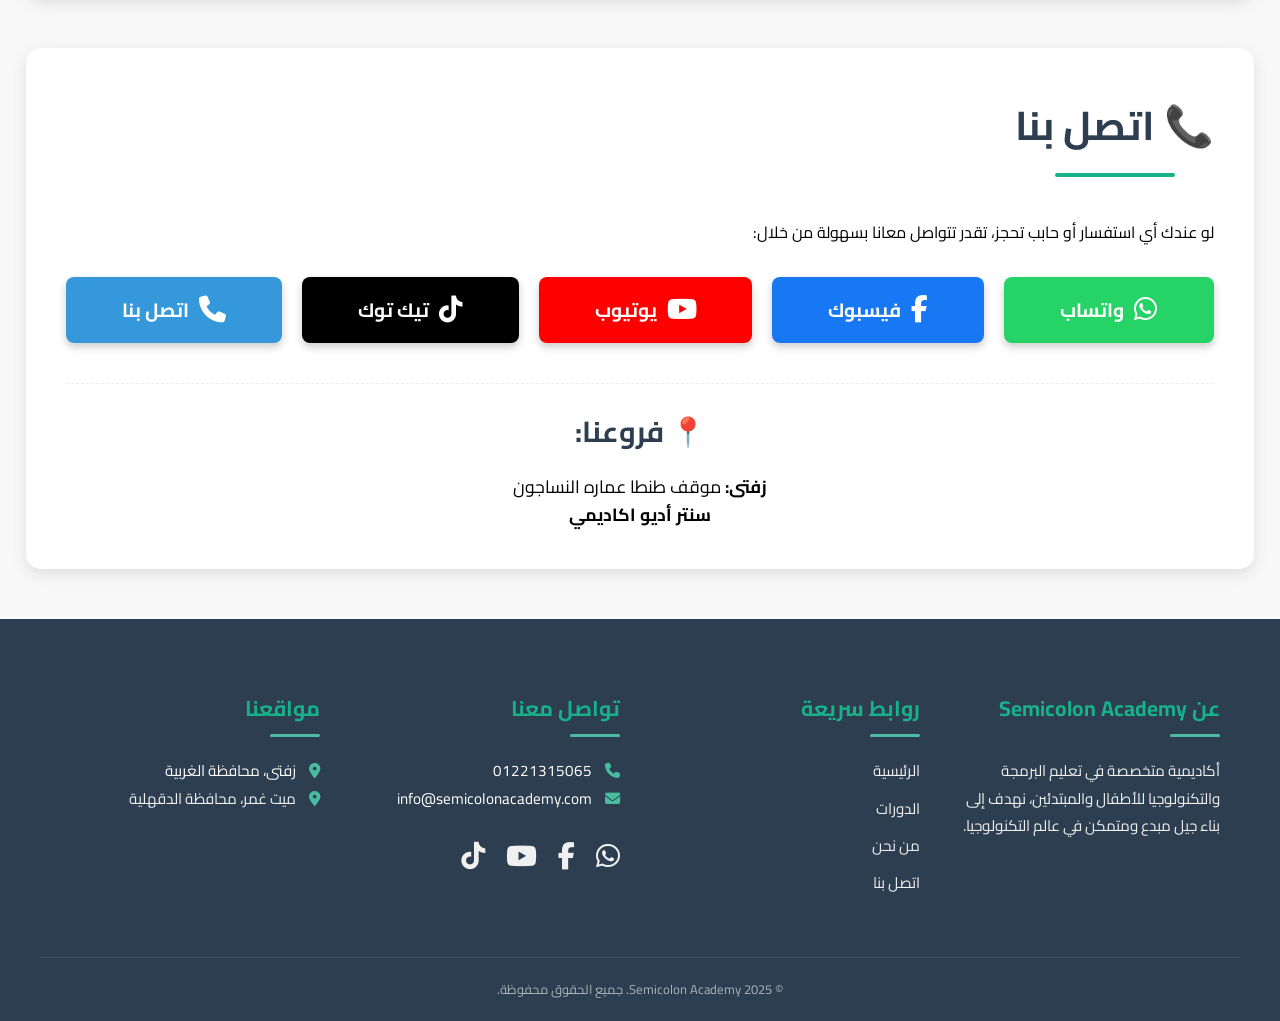
==== commit cdad9824: "name" ====
--- a/index.html
+++ b/index.html
@@ -74,7 +74,7 @@
     <section class="about-section" id="about-us-short">
         <div class="section-content">
             <h2 class="section-title">
-                أكاديمية Semicolon ACADEMY متخصصة في تعليم البرمجة من الصفر حتى الاحتراف بأسلوب سهل وعملي.
+                أكاديمية Semicolon Academy متخصصة في تعليم البرمجة من الصفر حتى الاحتراف بأسلوب سهل وعملي.
             </h2>
         </div>
         <div class="section-image">
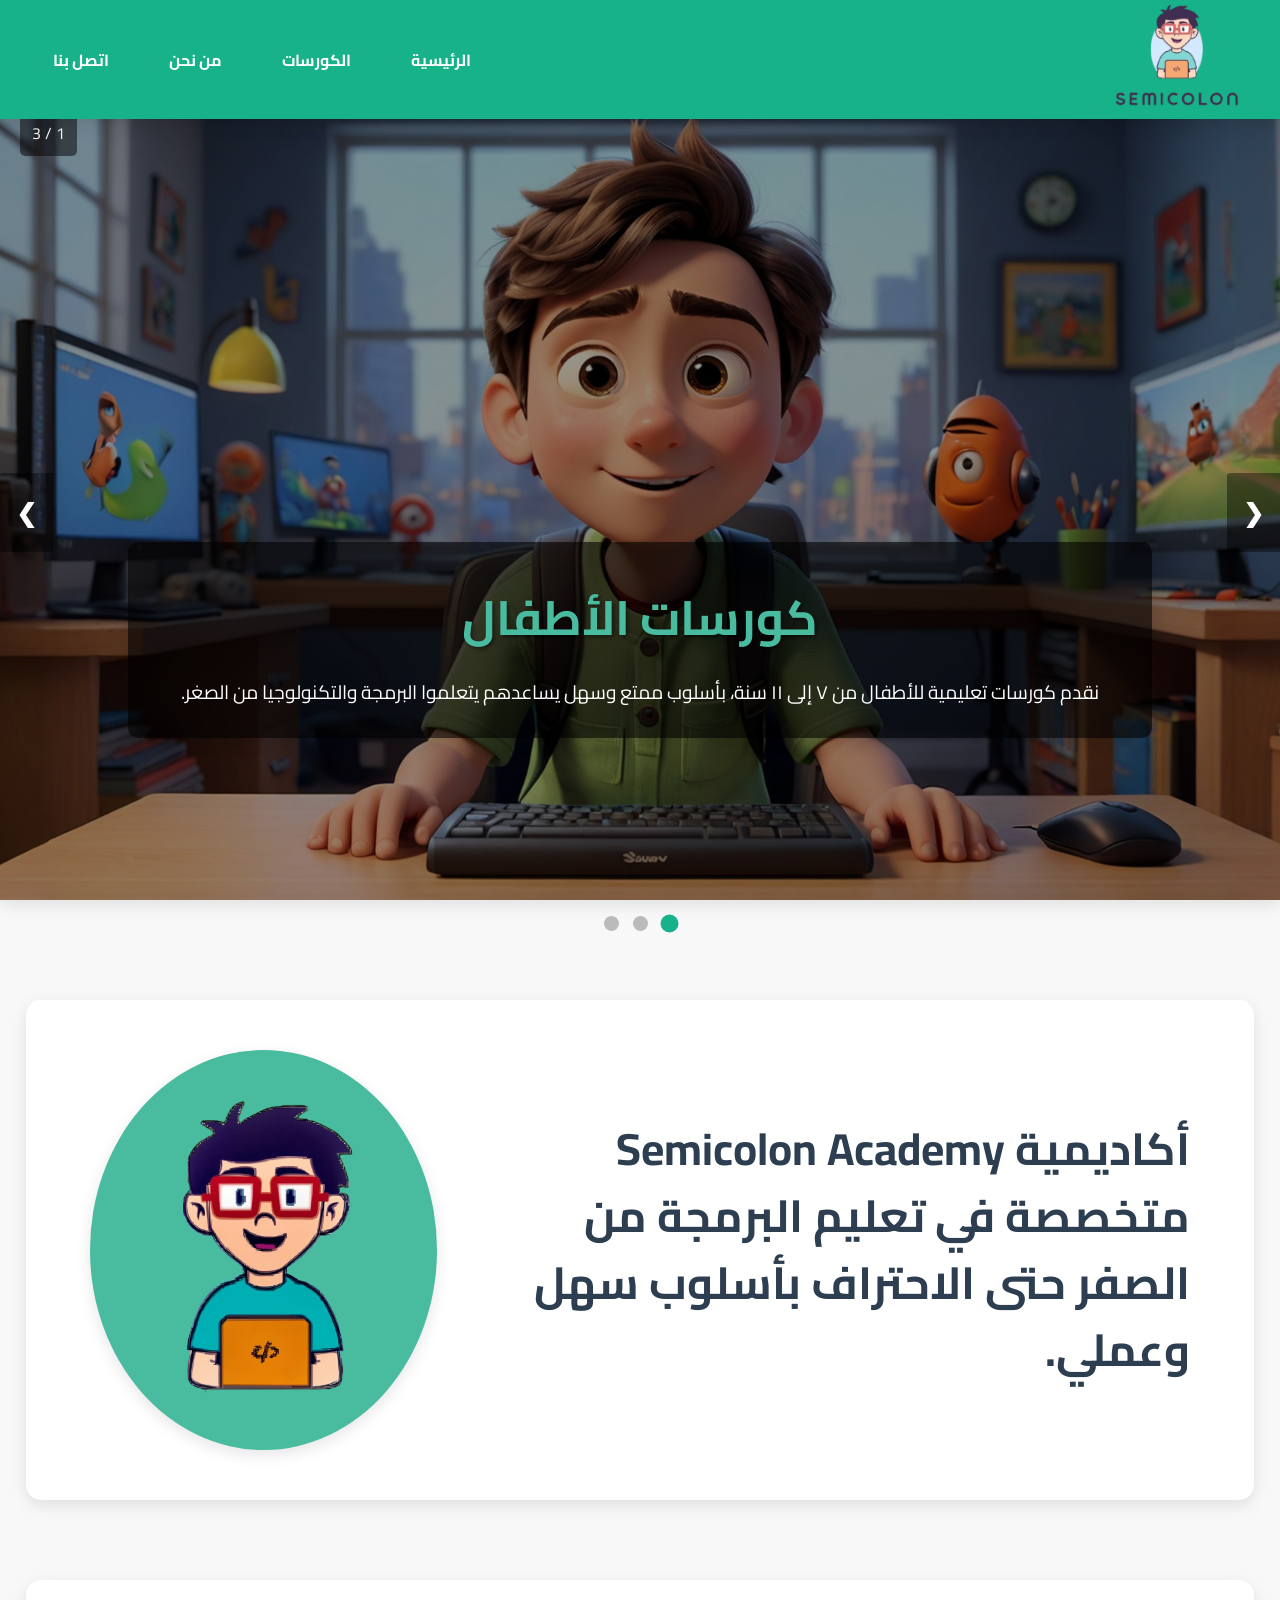
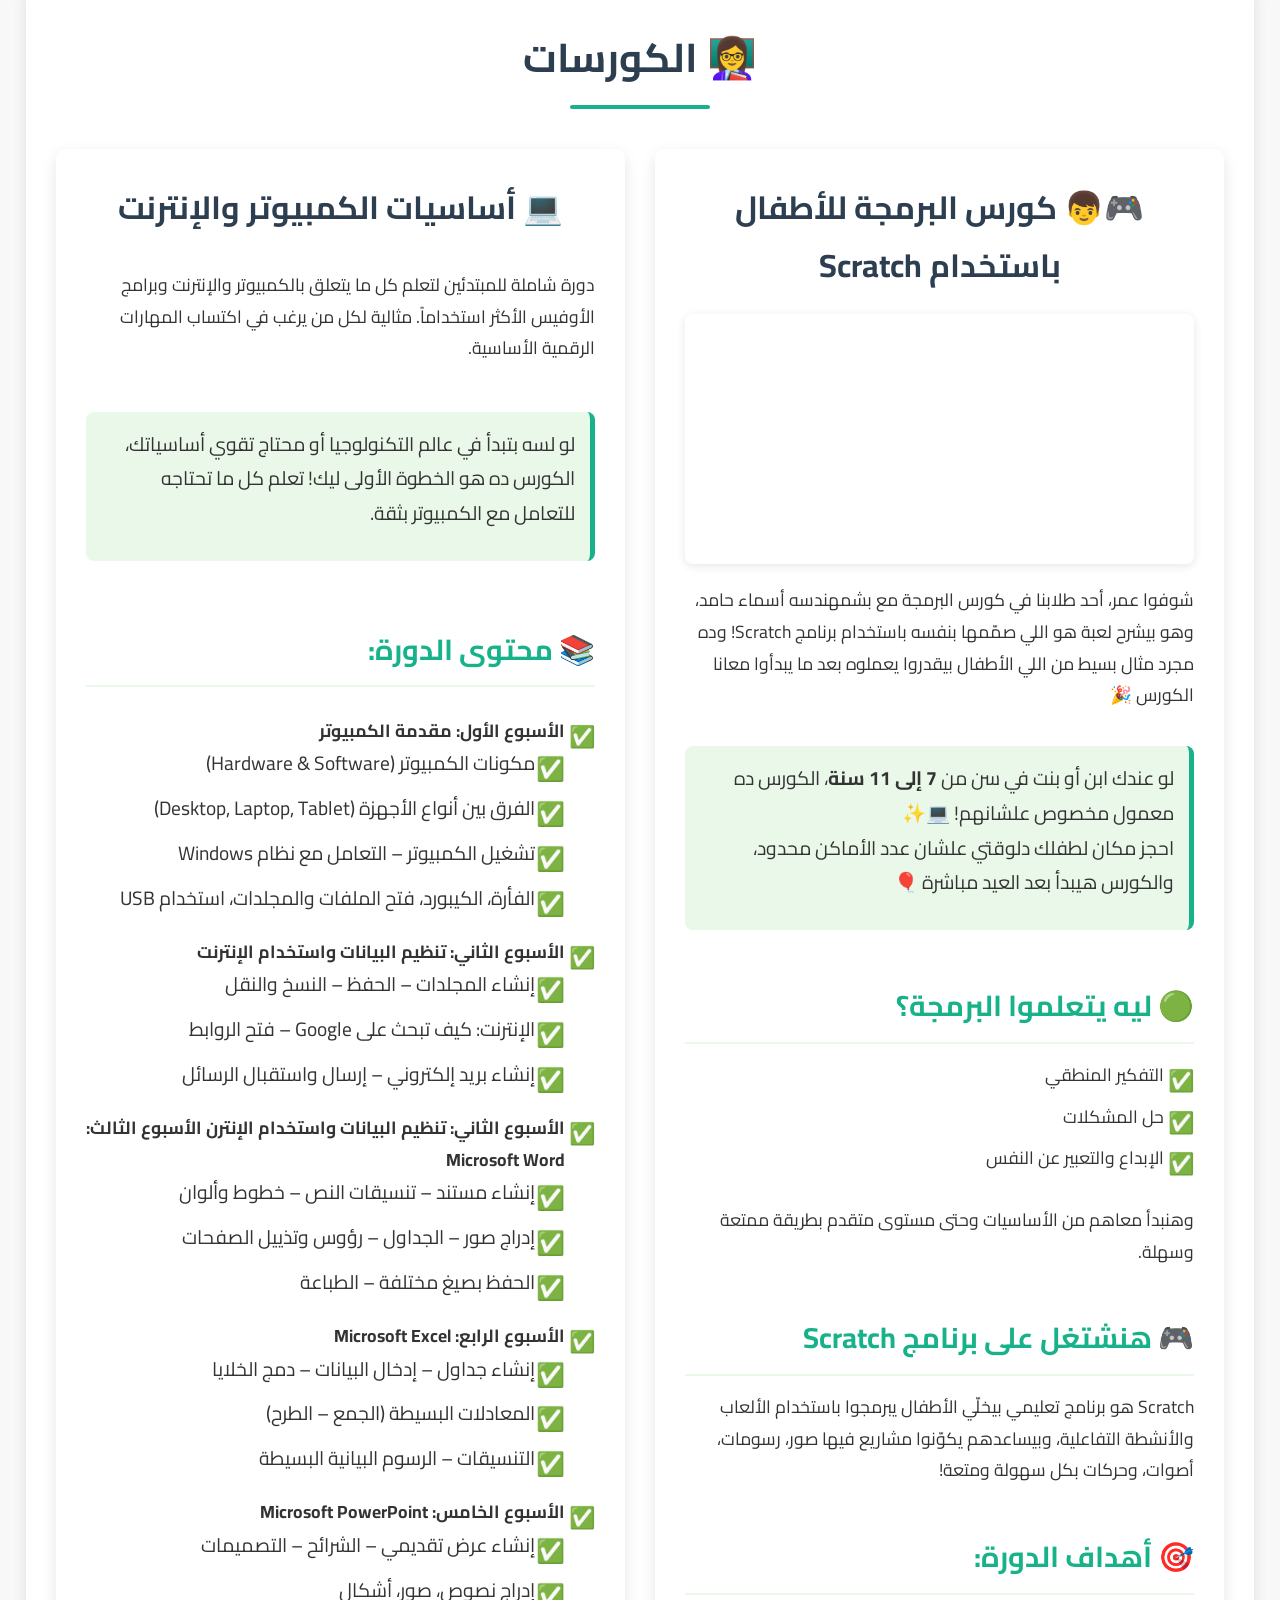
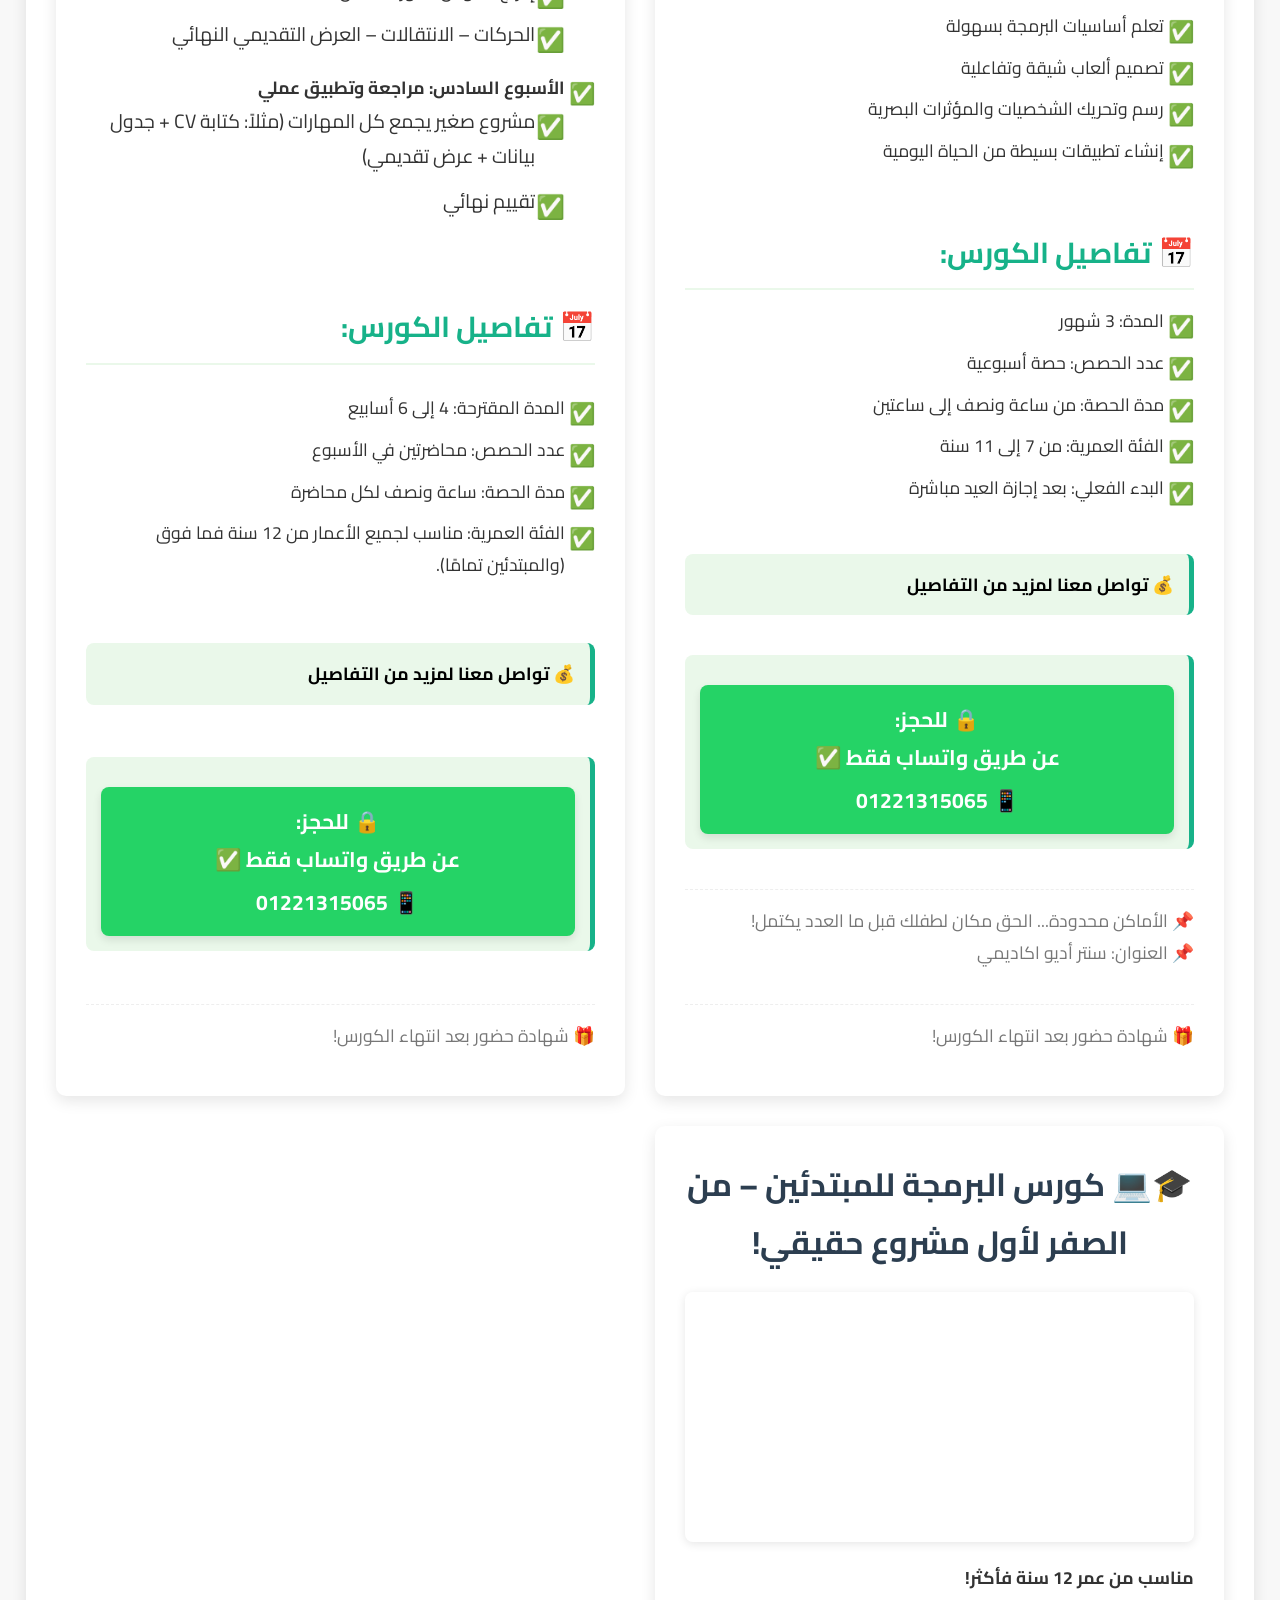
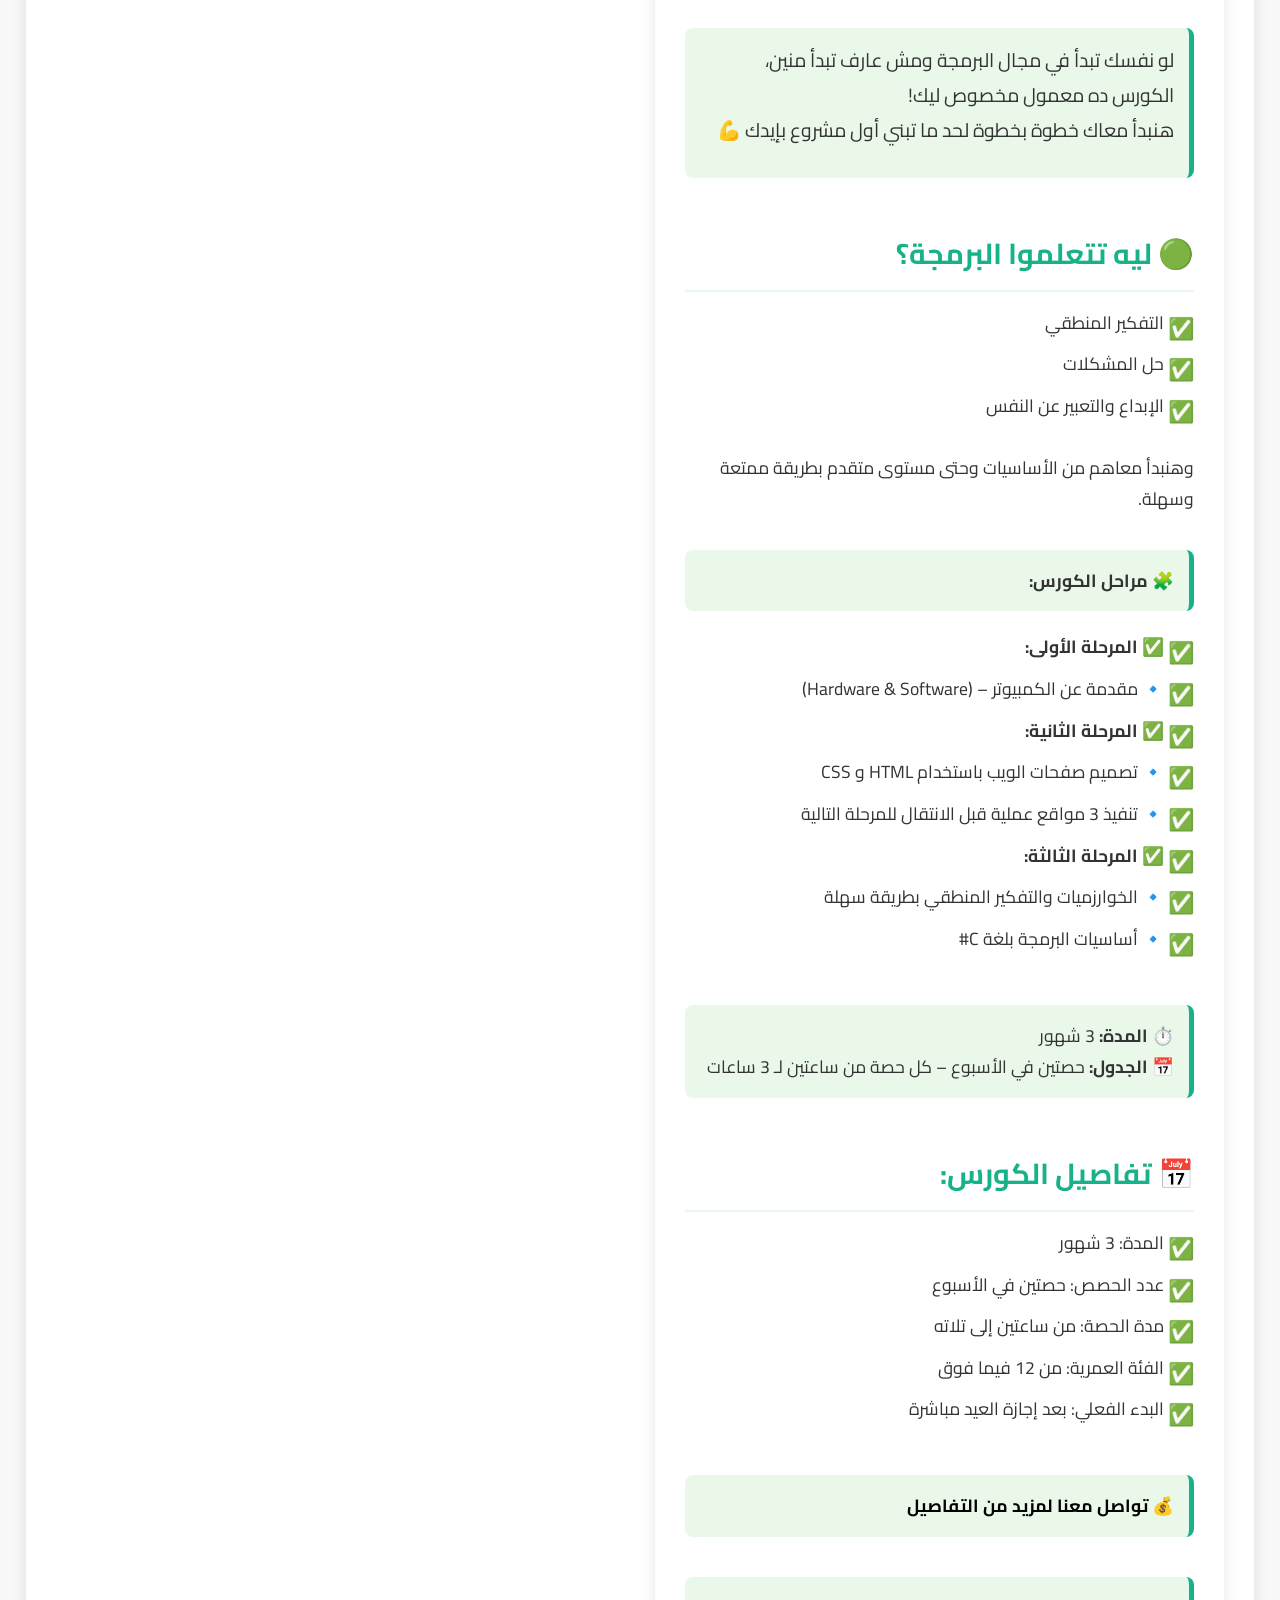
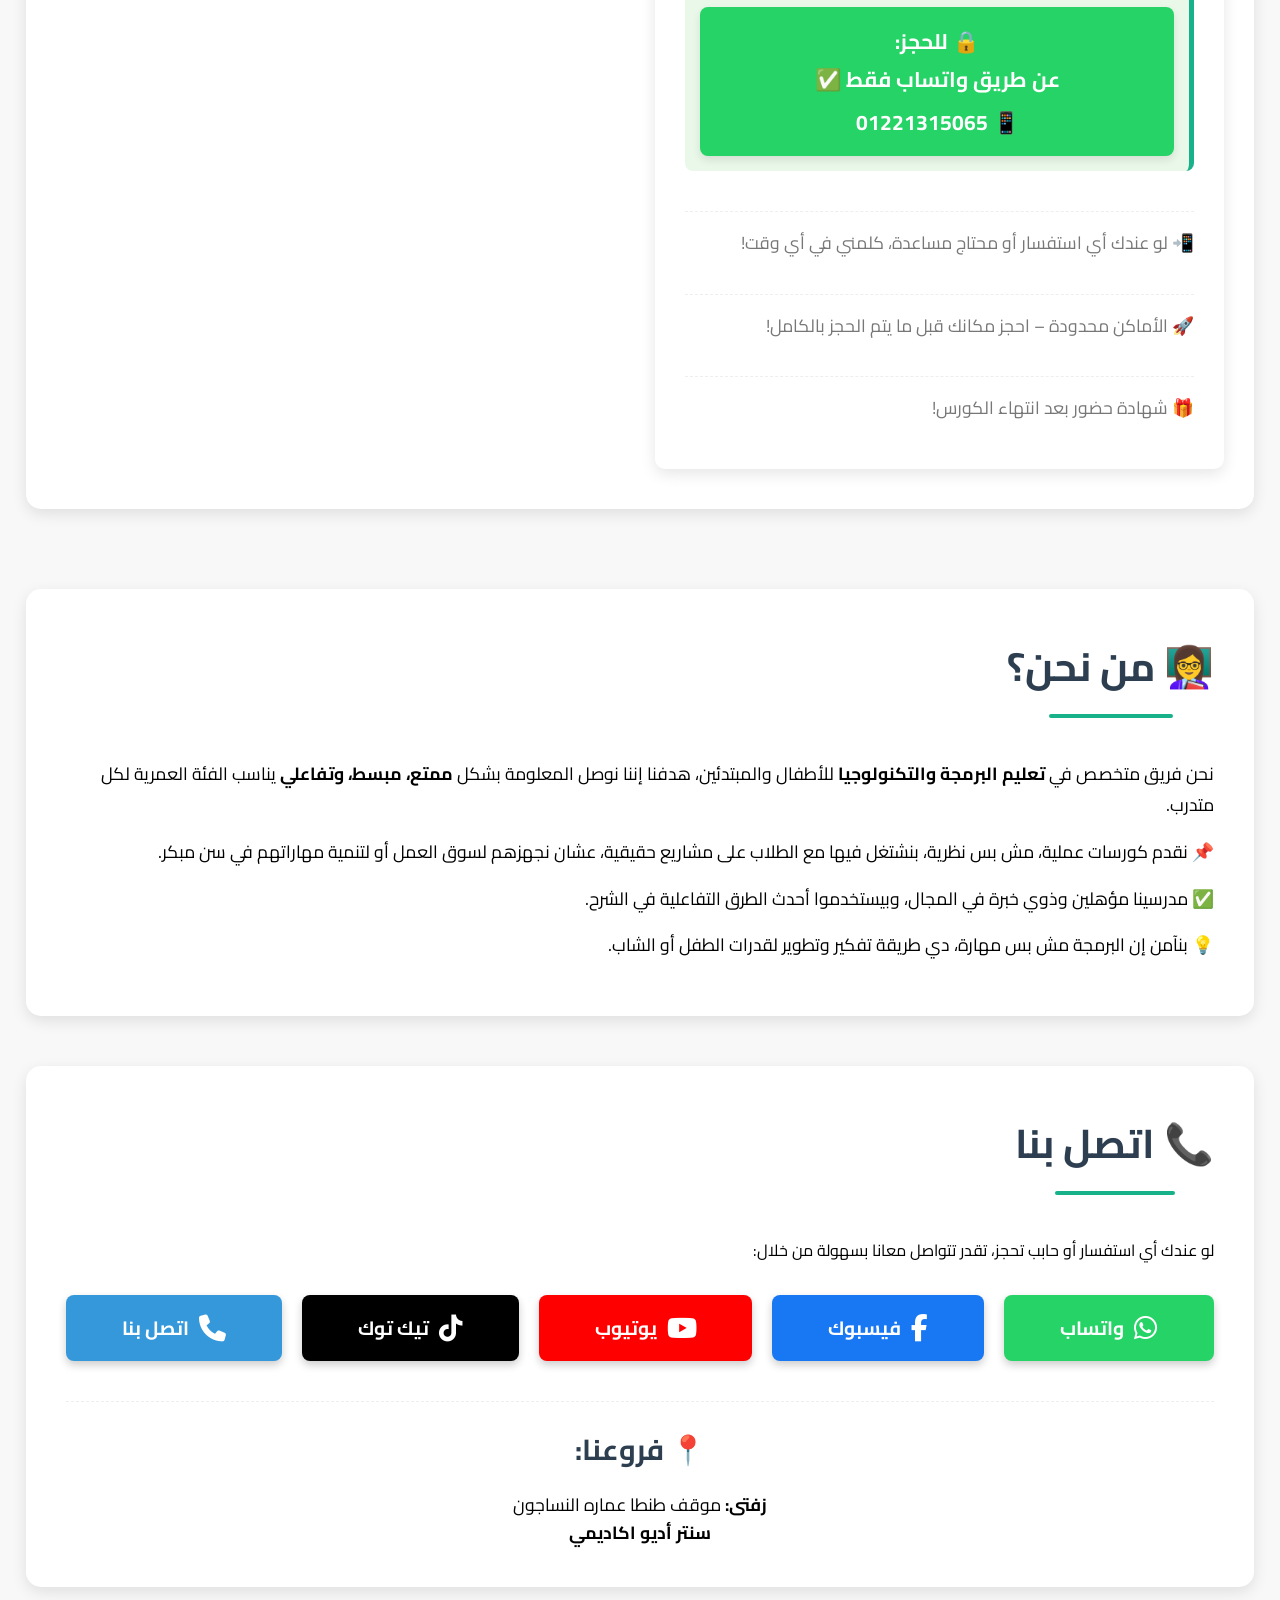
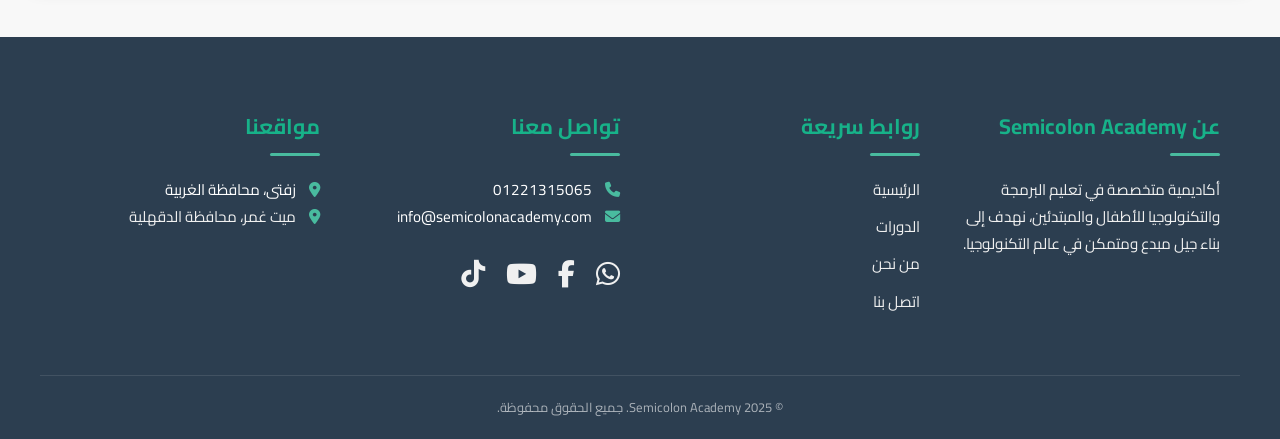
==== commit 98cdea8d: "add icdl course" ====
--- a/index.html
+++ b/index.html
@@ -148,7 +148,7 @@
                 </div>
 
                 <div class="highlight-box booking-info">
-                    <a href="https://wa.me/201221315065?text=%D9%85%D8%B1%D8%AD%D8%A8%D8%A7%D9%8B%2C%20%D8%A3%D9%88%D8%AF%20%D8%A7%D9%84%D8%AD%D8%AC%D8%B2%20%D9%81%D9%8A%20%D9%83%D9%88%D8%B1%D8%B3%20%D8%A7%D9%84%D8%A8%D8%B1%D9%85%D8%AC%D8%A9%20%D9%84%D9%84%D8%A3%D8%B7%D9%81%D8%A7%D9%84%20%D8%A8%D8%A7%D8%B3%D8%AA%D8%AE%D8%AF%D8%A7%D9%85%20Scratch."
+                    <a href="https://wa.me/201221315065?text=%D9%85%D8%B1%D8%AD%D8%A8%D8%A7%D9%8B%2C%20%D8%A3%D9%88%D8%AF%20%D8%A7%D9%84%D8%AD%D8%AC%D8%B2%20%D9%81%D9%8A%20%D9%83%D9%88%D8%B1%D8%B3%20%D8%A7%D9%84%D8%A8%D8%B1%D9%85%D8%AC%D8%A9%20%D9%84%D9%84%D8%A3%D8%B7%D9%81%D8%A7%D9%84%20%D8%A8%D8%A7%D8%B3%D8%AA%D8%B9%D9%85%D8%A7%D9%84%20Scratch."
                         class="whatsapp-booking-btn" target="_blank">
                         🔒 <strong>للحجز:</strong><br>
                         عن طريق واتساب فقط ✅<br>
@@ -160,7 +160,99 @@
                     📌 الأماكن محدودة... الحق مكان لطفلك قبل ما العدد يكتمل!<br />
                     📌 العنوان: سنتر أديو اكاديمي
                 </p>
-            </div>
+                <p class="important-note">
+                    🎁 شهادة حضور بعد انتهاء الكورس!
+                </p>
+            </div>
+
+            <div class="course-card">
+                <h1>💻 أساسيات الكمبيوتر والإنترنت</h1>
+                <p>
+                    دورة شاملة للمبتدئين لتعلم كل ما يتعلق بالكمبيوتر والإنترنت وبرامج الأوفيس الأكثر استخداماً.
+                    مثالية لكل من يرغب في اكتساب المهارات الرقمية الأساسية.
+                </p>
+                <div class="highlight-box">
+                    <p>
+                        لو لسه بتبدأ في عالم التكنولوجيا أو محتاج تقوي أساسياتك، الكورس ده هو الخطوة الأولى ليك!
+                        تعلم كل ما تحتاجه للتعامل مع الكمبيوتر بثقة.
+                    </p>
+                </div>
+
+                <h2 class="highlight-title">📚 محتوى الدورة:</h2>
+                <ul>
+                    <li><h4>الأسبوع الأول: مقدمة الكمبيوتر</h4>
+                        <ul>
+                            <li>مكونات الكمبيوتر (Hardware & Software)</li>
+                            <li>الفرق بين أنواع الأجهزة (Desktop, Laptop, Tablet)</li>
+                            <li>تشغيل الكمبيوتر – التعامل مع نظام Windows</li>
+                            <li>الفأرة، الكيبورد، فتح الملفات والمجلدات، استخدام USB</li>
+                        </ul>
+                    </li>
+                    <li><h4>الأسبوع الثاني: تنظيم البيانات واستخدام الإنترنت</h4>
+                        <ul>
+                            <li>إنشاء المجلدات – الحفظ – النسخ والنقل</li>
+                            <li>الإنترنت: كيف تبحث على Google – فتح الروابط</li>
+                            <li>إنشاء بريد إلكتروني – إرسال واستقبال الرسائل</li>
+                        </ul>
+                    </li>
+                    <li><h4>الأسبوع الثاني: تنظيم البيانات واستخدام الإنترن الأسبوع الثالث: Microsoft Word </h4>
+                        <ul>
+                            <li>إنشاء مستند – تنسيقات النص – خطوط وألوان</li>
+                            <li>إدراج صور – الجداول – رؤوس وتذييل الصفحات</li>
+                            <li>الحفظ بصيغ مختلفة – الطباعة</li>
+                        </ul>
+                    </li>
+                    <li><h4>الأسبوع الرابع: Microsoft Excel</h4>
+                        <ul>
+                            <li>إنشاء جداول – إدخال البيانات – دمج الخلايا</li>
+                            <li>المعادلات البسيطة (الجمع – الطرح)</li>
+                            <li>التنسيقات – الرسوم البيانية البسيطة</li>
+                        </ul>
+                    </li>
+                    <li><h4>الأسبوع الخامس: Microsoft PowerPoint</h4>
+                        <ul>
+                            <li>إنشاء عرض تقديمي – الشرائح – التصميمات</li>
+                            <li>إدراج نصوص، صور، أشكال</li>
+                            <li>الحركات – الانتقالات – العرض التقديمي النهائي</li>
+                        </ul>
+                    </li>
+                    <li><h4>الأسبوع السادس: مراجعة وتطبيق عملي</h4>
+                        <ul>
+                            <li>مشروع صغير يجمع كل المهارات (مثلاً: كتابة CV + جدول بيانات + عرض تقديمي)</li>
+                            <li>تقييم نهائي</li>
+                        </ul>
+                    </li>
+                </ul>
+
+                <h2 class="highlight-title">📅 تفاصيل الكورس:</h2>
+                <ul>
+                    <li>المدة المقترحة: 4 إلى 6 أسابيع</li>
+                    <li>عدد الحصص: محاضرتين في الأسبوع</li>
+                    <li>مدة الحصة: ساعة ونصف لكل محاضرة</li>
+                    <li>الفئة العمرية: مناسب لجميع الأعمار من 12 سنة فما فوق (والمبتدئين تمامًا).</li>
+                </ul>
+
+                <div class="highlight-box price-info">
+                    <a href="https://wa.me/201221315065?text=%D9%85%D8%B1%D8%AD%D8%A8%D8%A7%D9%8B%2C%20%D8%A3%D9%88%D8%AF%20%D9%85%D8%B9%D8%B1%D9%81%D8%A9%20%D8%AA%D9%81%D8%A7%D8%B5%D9%8A%D9%84%20%D9%88%D8%B3%D8%B9%D8%B1%20%D9%83%D9%88%D8%B1%D8%B3%20%D8%A3%D8%B3%D8%A7%D8%B3%D9%8A%D8%A7%D8%AA%20%D8%A7%D9%84%D9%83%D9%85%D8%A8%D9%8A%D9%88%D8%AA%D8%B1."
+                        class="whatsapp-details-btn" target="_blank">
+                        💰 <strong>تواصل معنا لمزيد من التفاصيل</strong>
+                    </a>
+                </div>
+
+                <div class="highlight-box booking-info">
+                    <a href="https://wa.me/201221315065?text=%D9%85%D8%B1%D8%AD%D8%A8%D8%A7%D9%8B%2C%20%D8%A3%D9%88%D8%AF%20%D8%A7%D9%84%D8%AD%D8%AC%D8%B2%20%D9%81%D9%8A%20%D9%83%D9%88%D8%B1%D8%B3%20%D8%A3%D8%B3%D8%A7%D8%B3%D9%8A%D8%A7%D8%AA%20%D8%A7%D9%84%D9%83%D9%85%D8%A8%D9%8A%D9%88%D8%AA%D8%B1."
+                        class="whatsapp-booking-btn" target="_blank">
+                        🔒 <strong>للحجز:</strong><br>
+                        عن طريق واتساب فقط ✅<br>
+                        <span class="phone" dir="ltr">📱 01221315065</span>
+                    </a>
+                </div>
+
+                <p class="important-note">
+                    🎁 شهادة حضور بعد انتهاء الكورس!
+                </p>
+            </div>
+
 
             <div class="course-card">
                 <h1>🎓💻 كورس البرمجة للمبتدئين – من الصفر لأول مشروع حقيقي!</h1>
@@ -201,7 +293,6 @@
                     <li><strong>✅ المرحلة الثالثة:</strong></li>
                     <li>🔹 الخوارزميات والتفكير المنطقي بطريقة سهلة</li>
                     <li>🔹 أساسيات البرمجة بلغة C#</li>
-                    <li>🔹 اختبار للحصول على شهادة</li>
                 </ul>
 
                 <div class="highlight-box">
@@ -236,6 +327,9 @@
 
                 <p class="important-note">📲 لو عندك أي استفسار أو محتاج مساعدة، كلمني في أي وقت!</p>
                 <p class="important-note">🚀 الأماكن محدودة – احجز مكانك قبل ما يتم الحجز بالكامل!</p>
+                <p class="important-note">
+                    🎁 شهادة حضور بعد انتهاء الكورس!
+                </p>
             </div>
         </div>
     </section>
@@ -286,7 +380,6 @@
             <a href="https://maps.app.goo.gl/g2i4nmjvjBNz9fDR9">
                 <h3>📍 فروعنا:</h3>
                 <p><strong>زفتى:</strong> موقف طنطا عماره النساجون</p>
-                <!-- <p><strong>ميت غمر:</strong> workspace</p> -->
                 <p><strong>سنتر أديو اكاديمي</strong></p>
             </a>
         </div>
@@ -338,7 +431,7 @@
             </div>
         </div>
         <div class="footer-bottom">
-            <p>&copy; 2025 Semicolon Academy. جميع الحقوق محفوظة.</p>
+            <p>© 2025 Semicolon Academy. جميع الحقوق محفوظة.</p>
         </div>
     </footer>
 
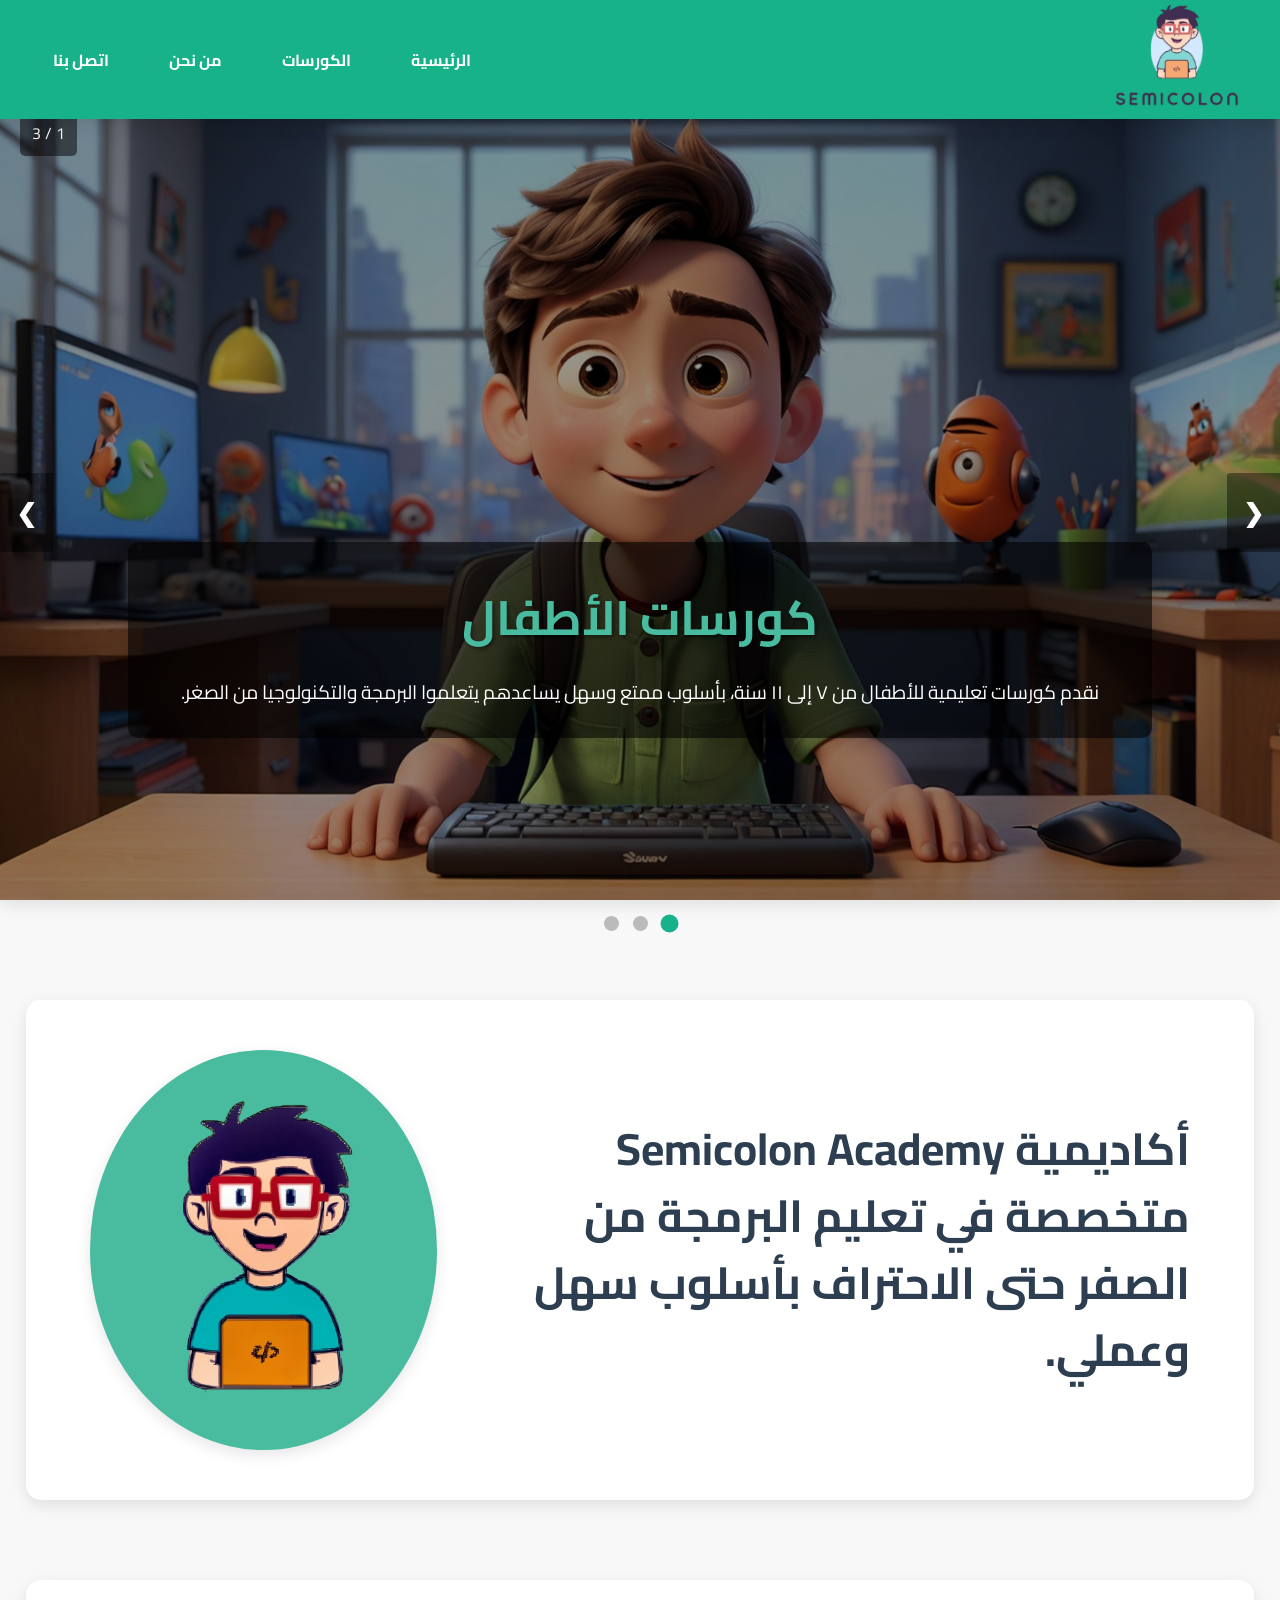
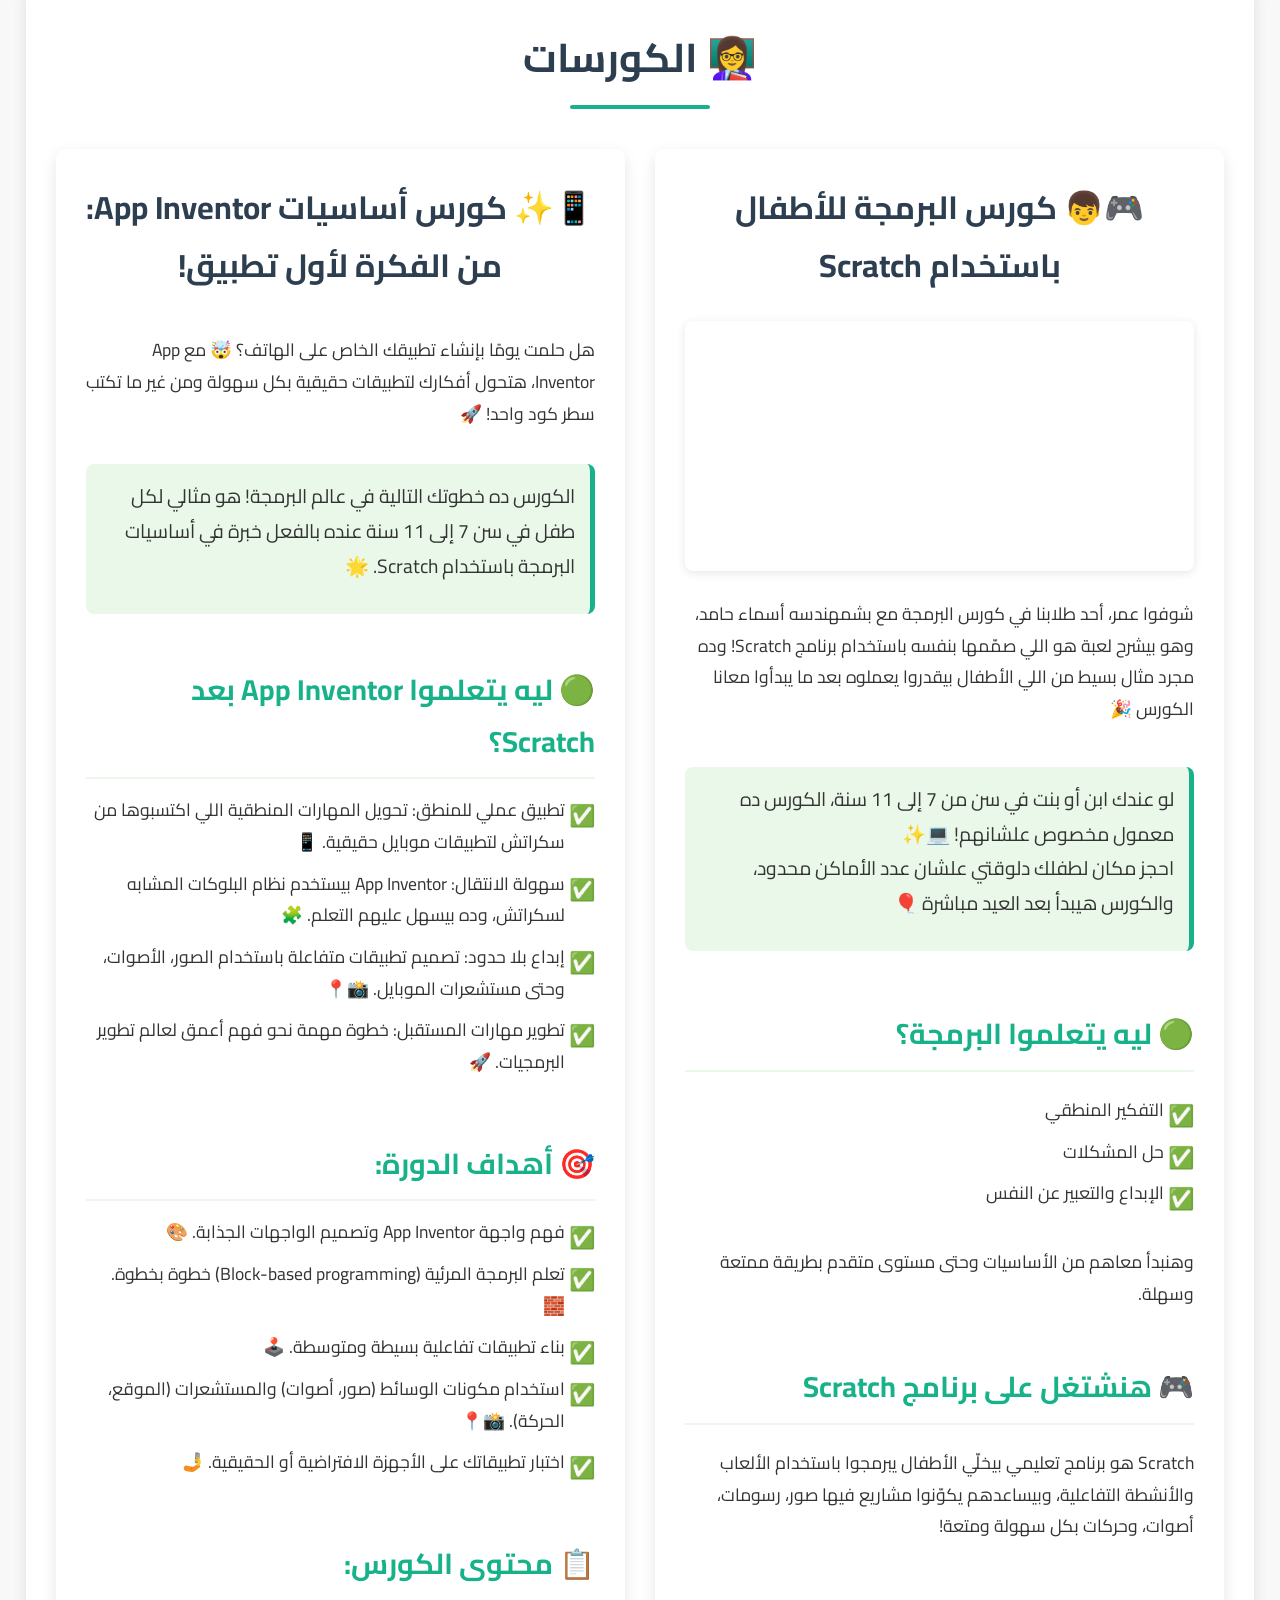
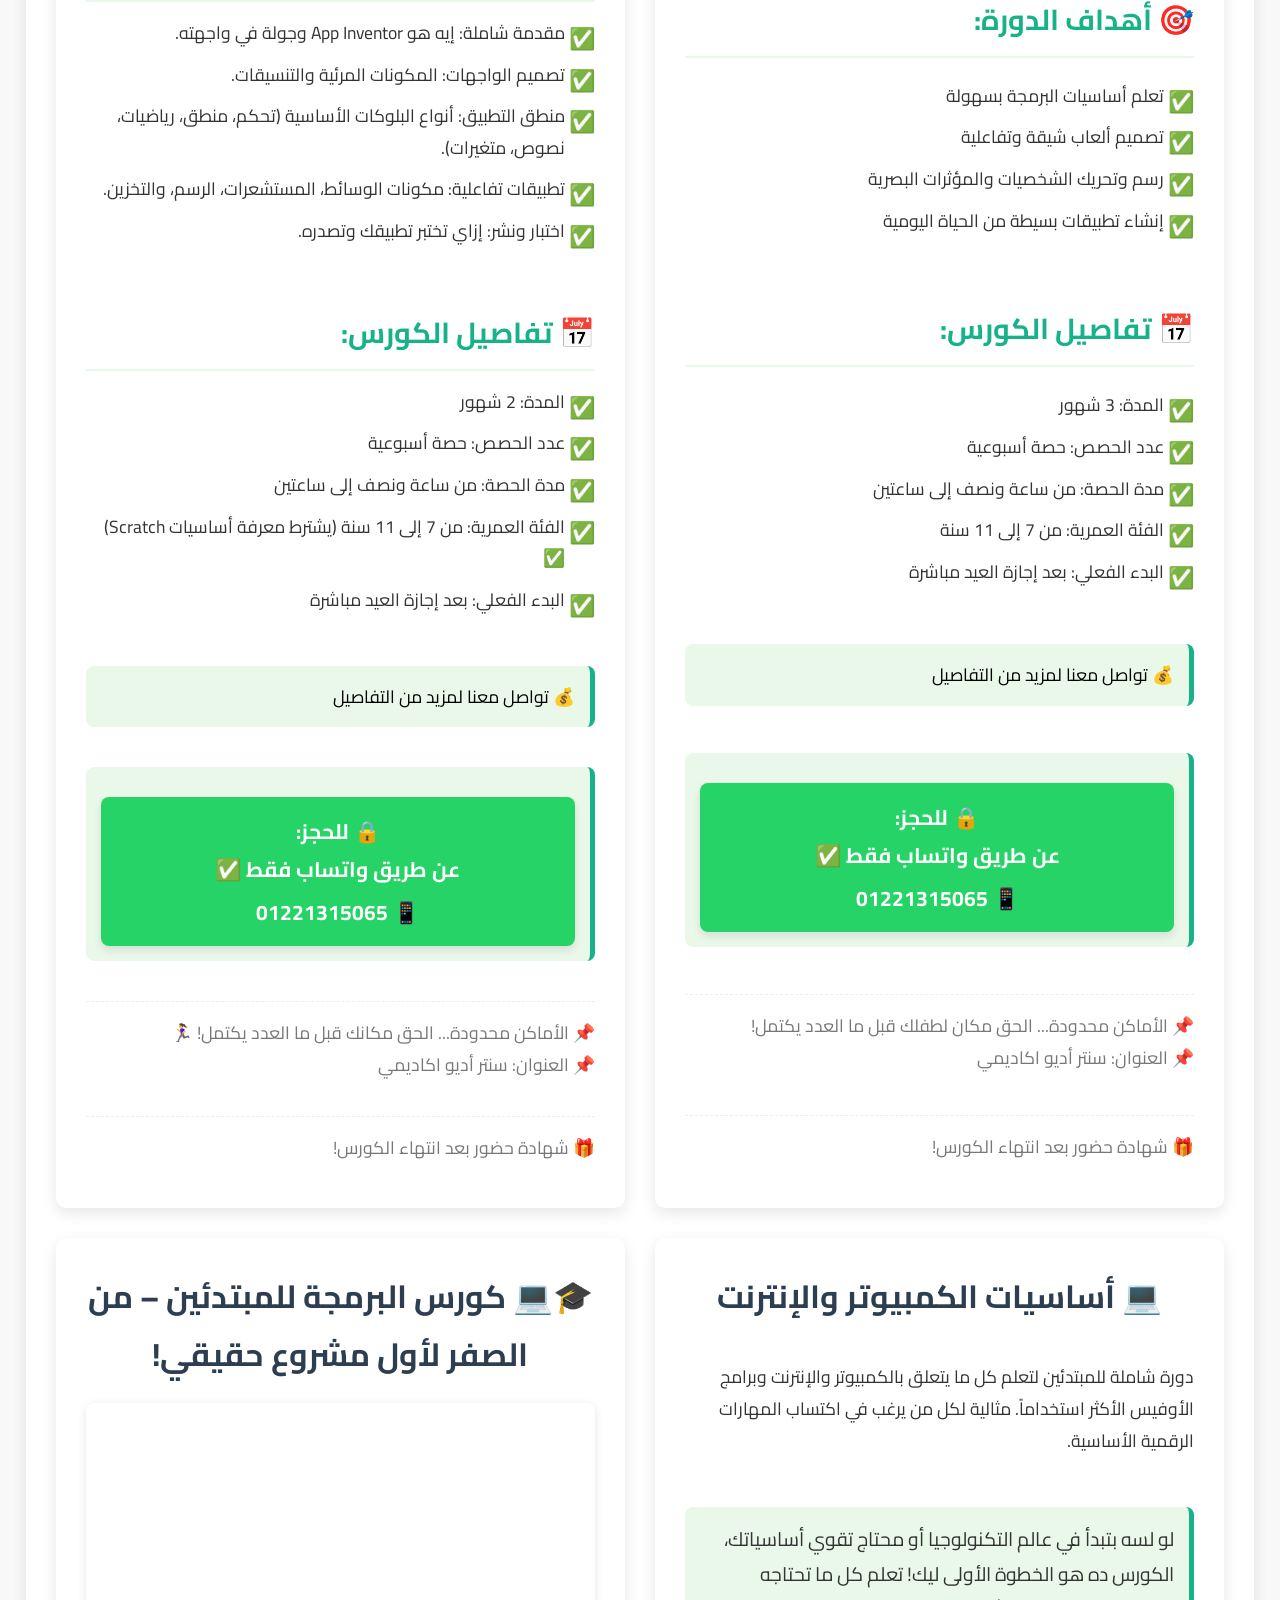
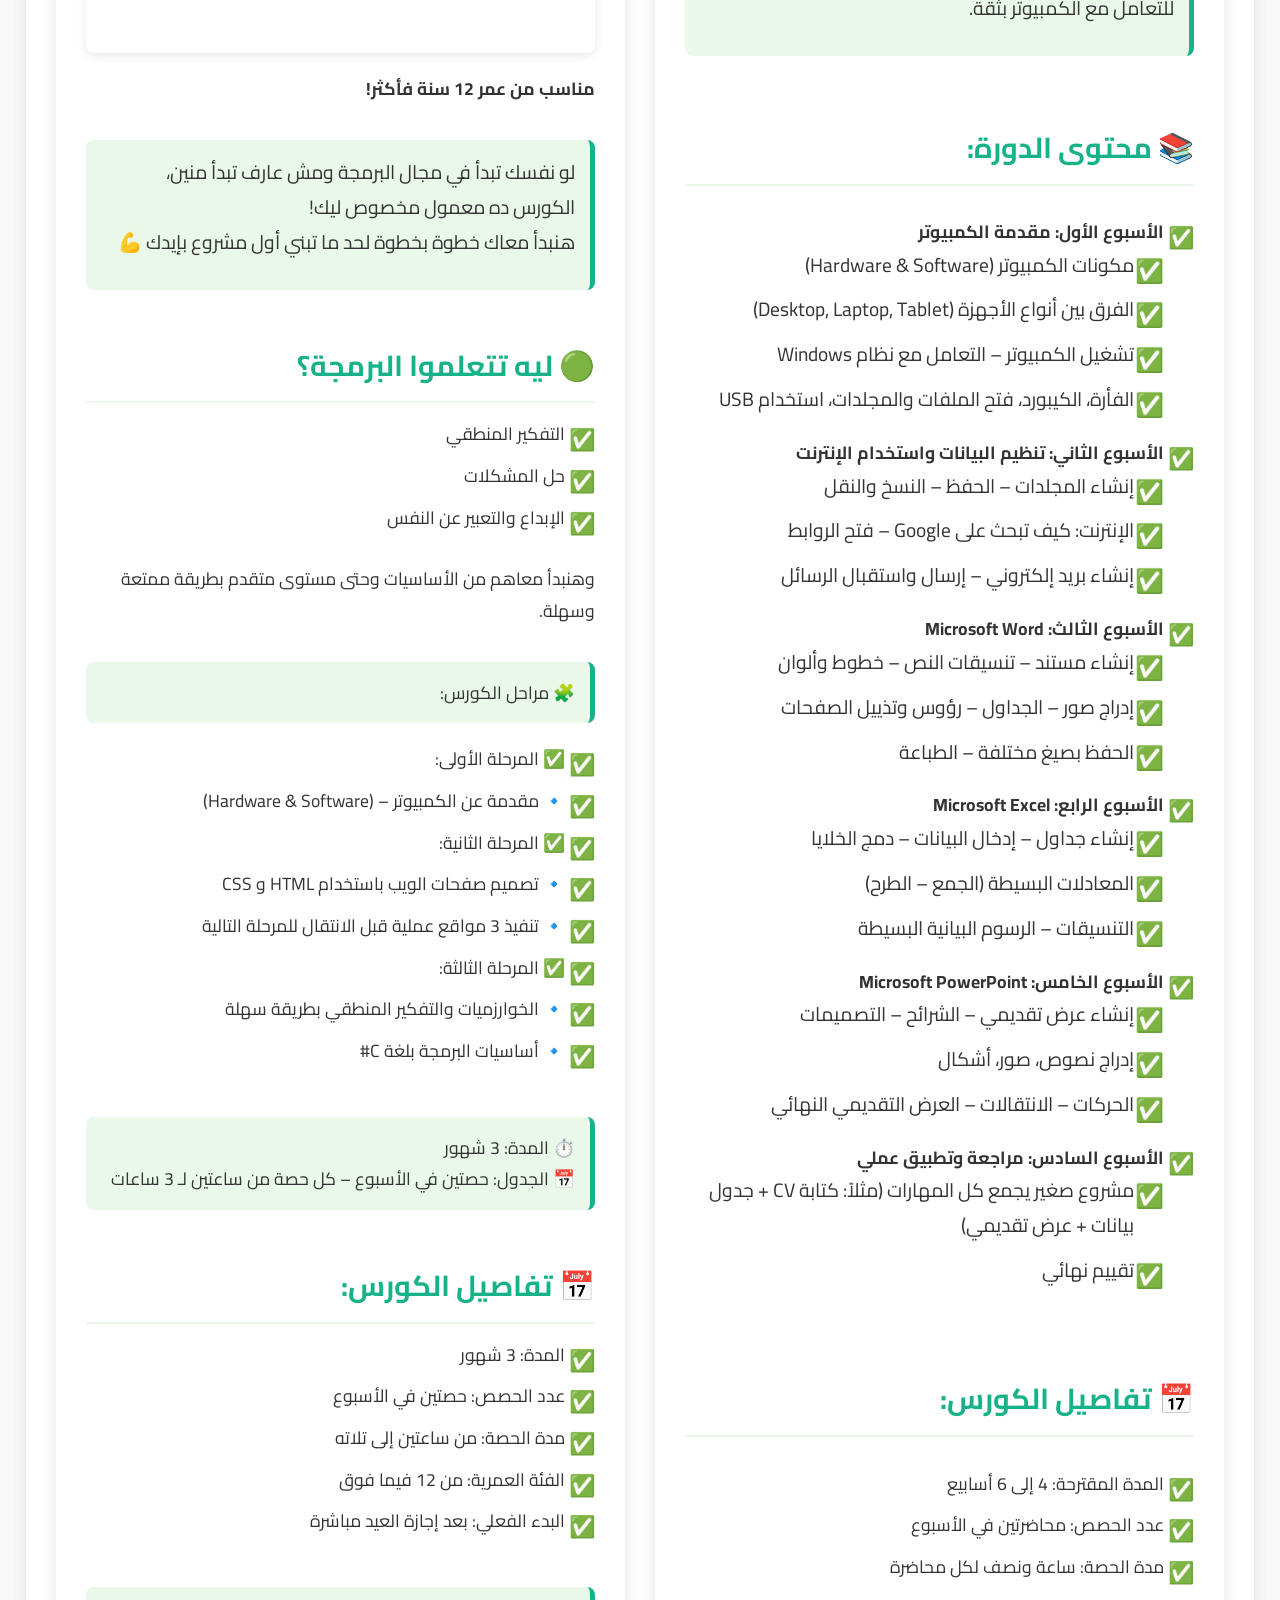
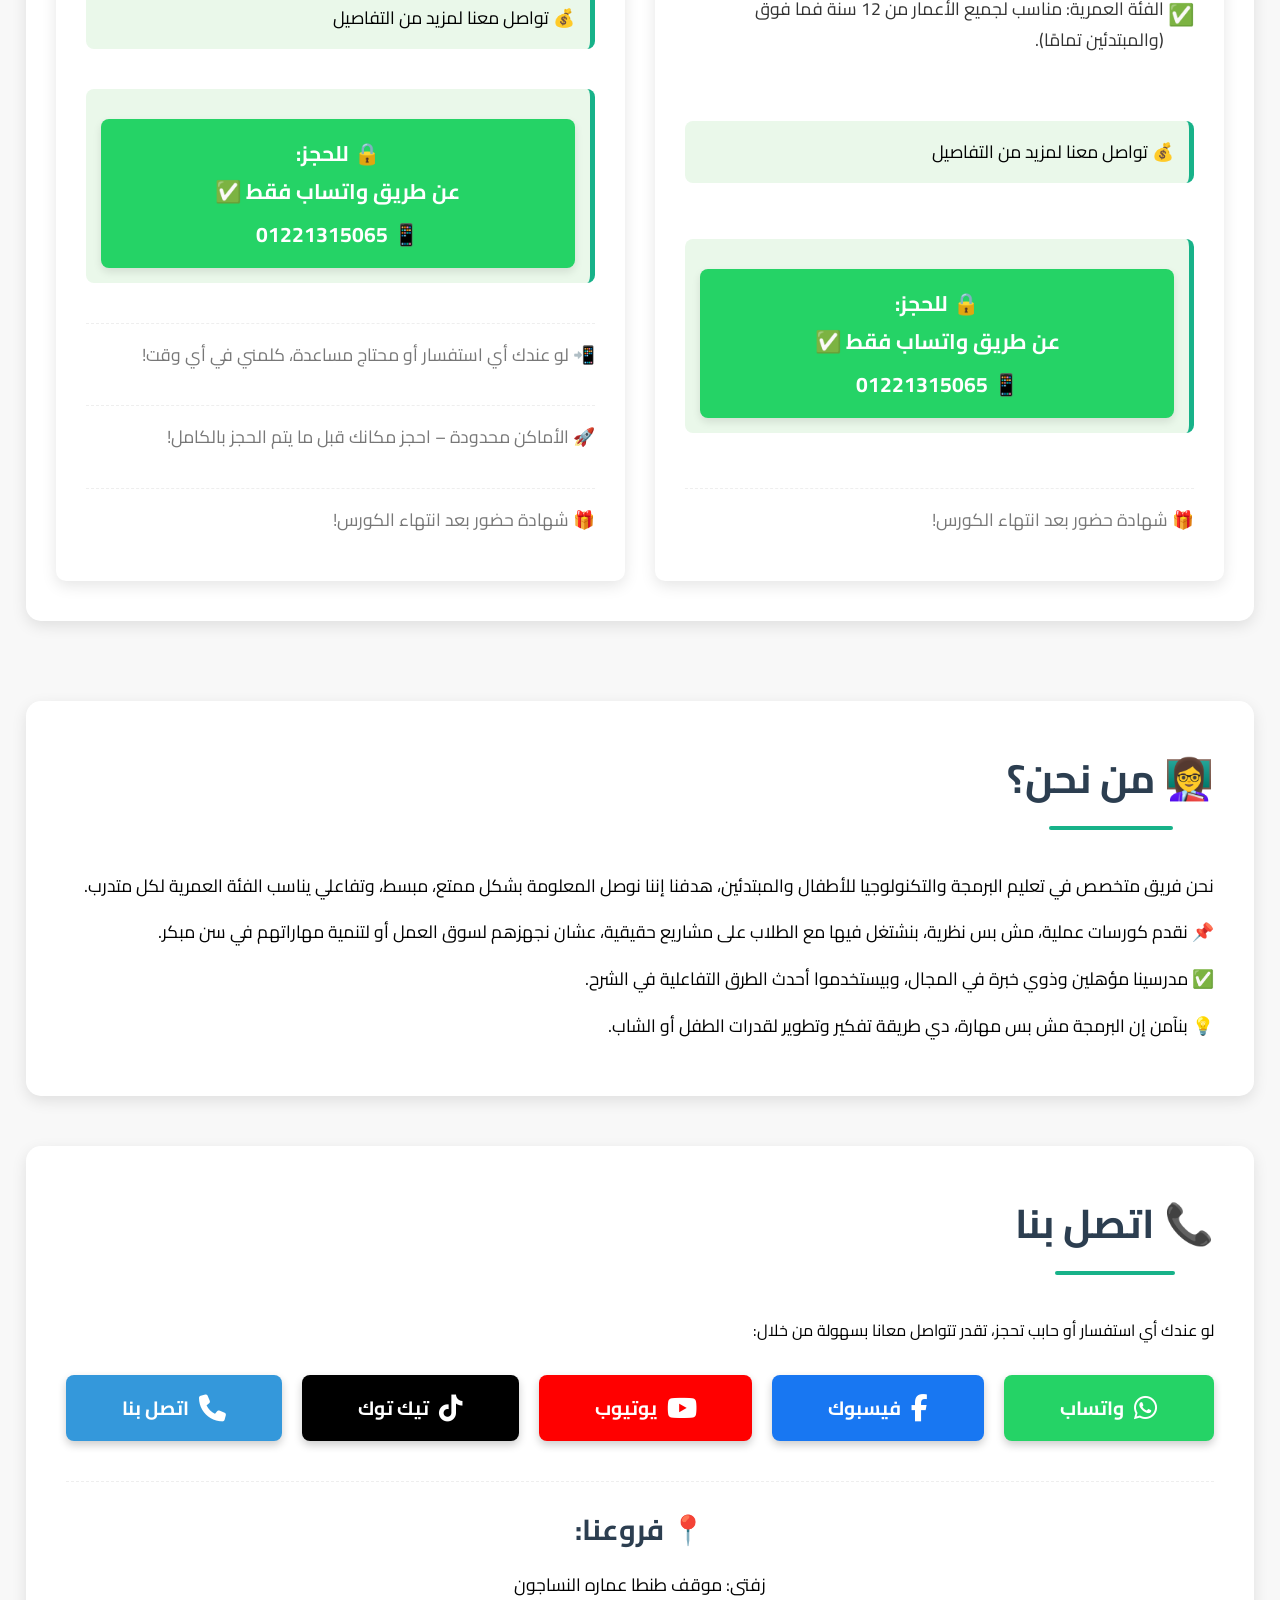
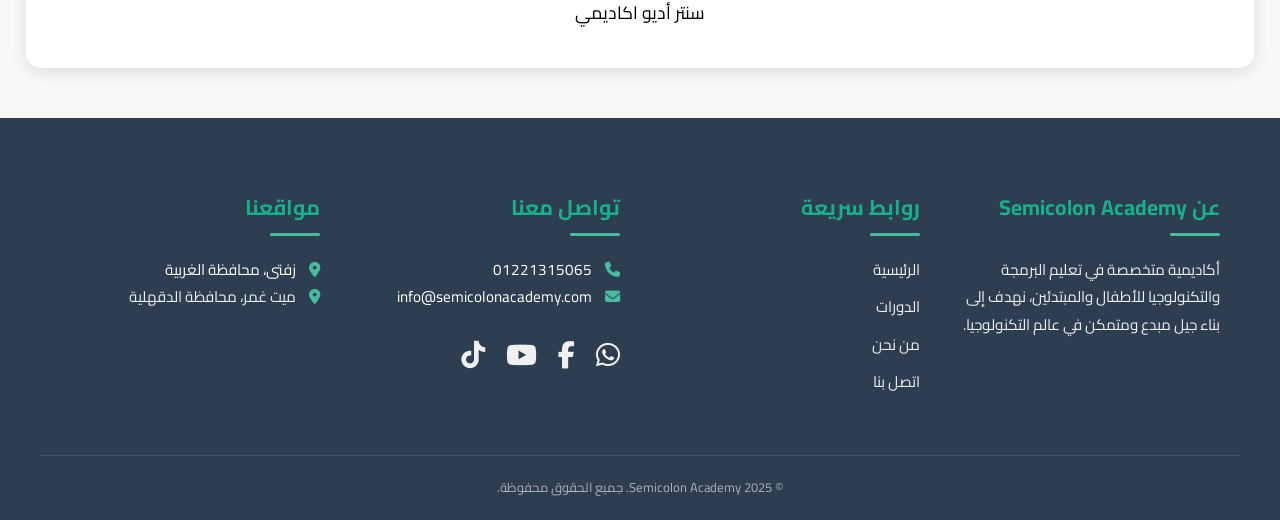
==== commit 8a8f2bc2: "edits" ====
--- a/index.html
+++ b/index.html
@@ -102,7 +102,7 @@
                 </p>
                 <div class="highlight-box">
                     <p>
-                        لو عندك ابن أو بنت في سن من <strong>7 إلى 11 سنة</strong>، الكورس ده معمول مخصوص علشانهم!
+                        لو عندك ابن أو بنت في سن من 7 إلى 11 سنة، الكورس ده معمول مخصوص علشانهم!
                         💻✨<br />
                         احجز مكان لطفلك دلوقتي علشان عدد الأماكن محدود، والكورس هيبدأ بعد العيد مباشرة 🎈
                     </p>
@@ -143,14 +143,14 @@
                 <div class="highlight-box price-info">
                     <a href="https://wa.me/201221315065?text=%D9%85%D8%B1%D8%AD%D8%A8%D8%A7%D9%8B%2C%20%D8%A3%D9%88%D8%AF%20%D9%85%D8%B9%D8%B1%D9%81%D8%A9%20%D8%AA%D9%81%D8%A7%D8%B5%D9%8A%D9%84%20%D9%88%D8%B3%D8%B9%D8%B1%20%D9%83%D9%88%D8%B1%D8%B3%20%D8%A7%D9%84%D8%A8%D8%B1%D9%85%D8%AC%D8%A9%20%D9%84%D9%84%D8%A3%D8%B7%D9%81%D8%A7%D9%84%20%D8%A8%D8%A7%D8%B3%D8%AA%D8%AE%D8%AF%D8%A7%D9%85%20Scratch."
                         class="whatsapp-details-btn" target="_blank">
-                        💰 <strong>تواصل معنا لمزيد من التفاصيل</strong>
+                        💰 تواصل معنا لمزيد من التفاصيل
                     </a>
                 </div>
 
                 <div class="highlight-box booking-info">
                     <a href="https://wa.me/201221315065?text=%D9%85%D8%B1%D8%AD%D8%A8%D8%A7%D9%8B%2C%20%D8%A3%D9%88%D8%AF%20%D8%A7%D9%84%D8%AD%D8%AC%D8%B2%20%D9%81%D9%8A%20%D9%83%D9%88%D8%B1%D8%B3%20%D8%A7%D9%84%D8%A8%D8%B1%D9%85%D8%AC%D8%A9%20%D9%84%D9%84%D8%A3%D8%B7%D9%81%D8%A7%D9%84%20%D8%A8%D8%A7%D8%B3%D8%AA%D8%B9%D9%85%D8%A7%D9%84%20Scratch."
                         class="whatsapp-booking-btn" target="_blank">
-                        🔒 <strong>للحجز:</strong><br>
+                        🔒 للحجز:<br>
                         عن طريق واتساب فقط ✅<br>
                         <span class="phone" dir="ltr">📱 01221315065</span>
                     </a>
@@ -158,6 +158,79 @@
 
                 <p class="important-note">
                     📌 الأماكن محدودة... الحق مكان لطفلك قبل ما العدد يكتمل!<br />
+                    📌 العنوان: سنتر أديو اكاديمي
+                </p>
+                <p class="important-note">
+                    🎁 شهادة حضور بعد انتهاء الكورس!
+                </p>
+            </div>
+
+            <div class="course-card">
+                <h1>📱✨ كورس أساسيات App Inventor: من الفكرة لأول تطبيق!</h1>
+                <div class="video-container">
+                    </div>
+                <p>
+                    هل حلمت يومًا بإنشاء تطبيقك الخاص على الهاتف؟ 🤯 مع App Inventor، هتحول أفكارك لتطبيقات حقيقية بكل سهولة ومن غير ما تكتب سطر كود واحد! 🚀
+                </p>
+                <div class="highlight-box">
+                    <p>
+                        الكورس ده خطوتك التالية في عالم البرمجة! هو مثالي لكل طفل في سن 7 إلى 11 سنة عنده بالفعل خبرة في أساسيات البرمجة باستخدام Scratch. 🌟
+                    </p>
+                </div>
+
+                <h2 class="highlight-title">🟢 ليه يتعلموا App Inventor بعد Scratch؟</h2>
+                <ul>
+                    <li>تطبيق عملي للمنطق: تحويل المهارات المنطقية اللي اكتسبوها من سكراتش لتطبيقات موبايل حقيقية. 📱</li>
+                    <li>سهولة الانتقال: App Inventor بيستخدم نظام البلوكات المشابه لسكراتش، وده بيسهل عليهم التعلم. 🧩</li>
+                    <li>إبداع بلا حدود: تصميم تطبيقات متفاعلة باستخدام الصور، الأصوات، وحتى مستشعرات الموبايل. 📸📍</li>
+                    <li>تطوير مهارات المستقبل: خطوة مهمة نحو فهم أعمق لعالم تطوير البرمجيات. 🚀</li>
+                </ul>
+
+                <h2 class="highlight-title">🎯 أهداف الدورة:</h2>
+                <ul>
+                    <li>فهم واجهة App Inventor وتصميم الواجهات الجذابة. 🎨</li>
+                    <li>تعلم البرمجة المرئية (Block-based programming) خطوة بخطوة. 🧱</li>
+                    <li>بناء تطبيقات تفاعلية بسيطة ومتوسطة. 🕹️</li>
+                    <li>استخدام مكونات الوسائط (صور، أصوات) والمستشعرات (الموقع، الحركة). 📸📍</li>
+                    <li>اختبار تطبيقاتك على الأجهزة الافتراضية أو الحقيقية. 🤳</li>
+                </ul>
+
+                <h2 class="highlight-title">📋 محتوى الكورس:</h2>
+                <ul>
+                    <li>مقدمة شاملة: إيه هو App Inventor وجولة في واجهته.</li>
+                    <li>تصميم الواجهات: المكونات المرئية والتنسيقات.</li>
+                    <li>منطق التطبيق: أنواع البلوكات الأساسية (تحكم، منطق، رياضيات، نصوص، متغيرات).</li>
+                    <li>تطبيقات تفاعلية: مكونات الوسائط، المستشعرات، الرسم، والتخزين.</li>
+                    <li>اختبار ونشر: إزاي تختبر تطبيقك وتصدره.</li>
+                </ul>
+
+                <h2 class="highlight-title">📅 تفاصيل الكورس:</h2>
+                <ul>
+                    <li>المدة: 2 شهور</li>
+                    <li>عدد الحصص: حصة أسبوعية</li>
+                    <li>مدة الحصة: من ساعة ونصف إلى ساعتين</li>
+                    <li>الفئة العمرية: من 7 إلى 11 سنة (يشترط معرفة أساسيات Scratch) ✅</li>
+                    <li>البدء الفعلي: بعد إجازة العيد مباشرة</li>
+                </ul>
+
+                <div class="highlight-box price-info">
+                    <a href="https://wa.me/201221315065?text=%D9%85%D8%B1%D8%AD%D8%A8%D8%A7%D9%8B%2C%20%D8%A3%D9%88%D8%AF%20%D9%85%D8%B9%D8%B1%D9%81%D8%A9%20%D8%AA%D9%81%D8%A7%D8%B5%D9%8A%D9%84%20%D9%88%D8%B3%D8%B9%D8%B1%20%D9%83%D9%88%D8%B1%D8%B3%20App%20Inventor."
+                        class="whatsapp-details-btn" target="_blank">
+                        💰 تواصل معنا لمزيد من التفاصيل
+                    </a>
+                </div>
+
+                <div class="highlight-box booking-info">
+                    <a href="https://wa.me/201221315065?text=%D9%85%D8%B1%D8%AD%D8%A8%D8%A7%D9%8B%2C%20%D8%A3%D9%88%D8%AF%20%D8%A7%D9%84%D8%AD%D8%AC%D8%B2%20%D9%81%D9%8A%20%D9%83%D9%88%D8%B1%D8%B3%20App%20Inventor."
+                        class="whatsapp-booking-btn" target="_blank">
+                        🔒 للحجز:<br>
+                        عن طريق واتساب فقط ✅<br>
+                        <span class="phone" dir="ltr">📱 01221315065</span>
+                    </a>
+                </div>
+
+                <p class="important-note">
+                    📌 الأماكن محدودة... الحق مكانك قبل ما العدد يكتمل! 🏃‍♀️<br />
                     📌 العنوان: سنتر أديو اكاديمي
                 </p>
                 <p class="important-note">
@@ -195,7 +268,7 @@
                             <li>إنشاء بريد إلكتروني – إرسال واستقبال الرسائل</li>
                         </ul>
                     </li>
-                    <li><h4>الأسبوع الثاني: تنظيم البيانات واستخدام الإنترن الأسبوع الثالث: Microsoft Word </h4>
+                    <li><h4>الأسبوع الثالث: Microsoft Word </h4>
                         <ul>
                             <li>إنشاء مستند – تنسيقات النص – خطوط وألوان</li>
                             <li>إدراج صور – الجداول – رؤوس وتذييل الصفحات</li>
@@ -235,14 +308,14 @@
                 <div class="highlight-box price-info">
                     <a href="https://wa.me/201221315065?text=%D9%85%D8%B1%D8%AD%D8%A8%D8%A7%D9%8B%2C%20%D8%A3%D9%88%D8%AF%20%D9%85%D8%B9%D8%B1%D9%81%D8%A9%20%D8%AA%D9%81%D8%A7%D8%B5%D9%8A%D9%84%20%D9%88%D8%B3%D8%B9%D8%B1%20%D9%83%D9%88%D8%B1%D8%B3%20%D8%A3%D8%B3%D8%A7%D8%B3%D9%8A%D8%A7%D8%AA%20%D8%A7%D9%84%D9%83%D9%85%D8%A8%D9%8A%D9%88%D8%AA%D8%B1."
                         class="whatsapp-details-btn" target="_blank">
-                        💰 <strong>تواصل معنا لمزيد من التفاصيل</strong>
+                        💰 تواصل معنا لمزيد من التفاصيل
                     </a>
                 </div>
 
                 <div class="highlight-box booking-info">
                     <a href="https://wa.me/201221315065?text=%D9%85%D8%B1%D8%AD%D8%A8%D8%A7%D9%8B%2C%20%D8%A3%D9%88%D8%AF%20%D8%A7%D9%84%D8%AD%D8%AC%D8%B2%20%D9%81%D9%8A%20%D9%83%D9%88%D8%B1%D8%B3%20%D8%A3%D8%B3%D8%A7%D8%B3%D9%8A%D8%A7%D8%AA%20%D8%A7%D9%84%D9%83%D9%85%D8%A8%D9%8A%D9%88%D8%AA%D8%B1."
                         class="whatsapp-booking-btn" target="_blank">
-                        🔒 <strong>للحجز:</strong><br>
+                        🔒 للحجز:<br>
                         عن طريق واتساب فقط ✅<br>
                         <span class="phone" dir="ltr">📱 01221315065</span>
                     </a>
@@ -279,25 +352,25 @@
                 <p>وهنبدأ معاهم من الأساسيات وحتى مستوى متقدم بطريقة ممتعة وسهلة.</p>
 
                 <div class="highlight-box">
-                    🧩 <strong>مراحل الكورس:</strong>
-                </div>
-
-                <ul>
-                    <li><strong>✅ المرحلة الأولى:</strong></li>
+                    🧩 مراحل الكورس:
+                </div>
+
+                <ul>
+                    <li>✅ المرحلة الأولى:</li>
                     <li>🔹 مقدمة عن الكمبيوتر – (Hardware & Software)</li>
 
-                    <li><strong>✅ المرحلة الثانية:</strong></li>
+                    <li>✅ المرحلة الثانية:</li>
                     <li>🔹 تصميم صفحات الويب باستخدام HTML و CSS</li>
                     <li>🔹 تنفيذ 3 مواقع عملية قبل الانتقال للمرحلة التالية</li>
 
-                    <li><strong>✅ المرحلة الثالثة:</strong></li>
+                    <li>✅ المرحلة الثالثة:</li>
                     <li>🔹 الخوارزميات والتفكير المنطقي بطريقة سهلة</li>
                     <li>🔹 أساسيات البرمجة بلغة C#</li>
                 </ul>
 
                 <div class="highlight-box">
-                    ⏱️ <strong>المدة:</strong> 3 شهور<br>
-                    📅 <strong>الجدول:</strong> حصتين في الأسبوع – كل حصة من ساعتين لـ 3 ساعات<br>
+                    ⏱️ المدة: 3 شهور<br>
+                    📅 الجدول: حصتين في الأسبوع – كل حصة من ساعتين لـ 3 ساعات<br>
                 </div>
 
                 <h2 class="highlight-title">📅 تفاصيل الكورس:</h2>
@@ -312,14 +385,14 @@
                 <div class="highlight-box price-info">
                     <a href="https://wa.me/201221315065?text=%D9%85%D8%B1%D8%AD%D8%A8%D8%A7%D9%8B%2C%20%D8%A3%D9%88%D8%AF%20%D9%85%D8%B9%D8%B1%D9%81%D8%A9%20%D8%AA%D9%81%D8%A7%D8%B5%D9%8A%D9%84%20%D9%88%D8%B3%D8%B9%D8%B1%20%D9%83%D9%88%D8%B1%D8%B3%20%D8%A7%D9%84%D8%A8%D8%B1%D9%85%D8%AC%D8%A9%20%D9%84%D9%84%D9%85%D8%A8%D8%AA%D8%AF%D8%A6%D9%8A%D9%86."
                         class="whatsapp-details-btn" target="_blank">
-                        💰 <strong>تواصل معنا لمزيد من التفاصيل</strong>
+                        💰 تواصل معنا لمزيد من التفاصيل
                     </a>
                 </div>
 
                 <div class="highlight-box booking-info">
                     <a href="https://wa.me/201221315065?text=%D9%85%D8%B1%D8%AD%D8%A8%D8%A7%D9%8B%2C%20%D8%A3%D9%88%D8%AF%20%D8%A7%D9%84%D8%AD%D8%AC%D8%B2%20%D9%81%D9%8A%20%D9%83%D9%88%D8%B1%D8%B3%20%D8%A7%D9%84%D8%A8%D8%B1%D9%85%D8%AC%D8%A9%20%D9%84%D9%84%D9%85%D8%A8%D8%AA%D8%AF%D8%A6%D9%8A%D9%86."
                         class="whatsapp-booking-btn" target="_blank">
-                        🔒 <strong>للحجز:</strong><br>
+                        🔒 للحجز:<br>
                         عن طريق واتساب فقط ✅<br>
                         <span class="phone" dir="ltr">📱 01221315065</span>
                     </a>
@@ -337,8 +410,8 @@
     <section class="about-us-section" id="about-us">
         <h2 class="section-heading highlight">👩‍🏫 من نحن؟</h2>
         <p>
-            نحن فريق متخصص في <strong>تعليم البرمجة والتكنولوجيا</strong> للأطفال والمبتدئين، هدفنا إننا نوصل المعلومة
-            بشكل <strong>ممتع، مبسط، وتفاعلي</strong> يناسب الفئة العمرية لكل متدرب.
+            نحن فريق متخصص في تعليم البرمجة والتكنولوجيا للأطفال والمبتدئين، هدفنا إننا نوصل المعلومة
+            بشكل ممتع، مبسط، وتفاعلي يناسب الفئة العمرية لكل متدرب.
         </p>
         <p>
             📌 نقدم كورسات عملية، مش بس نظرية، بنشتغل فيها مع الطلاب على مشاريع حقيقية، عشان نجهزهم لسوق العمل أو لتنمية
@@ -379,8 +452,8 @@
         <div class="location-info">
             <a href="https://maps.app.goo.gl/g2i4nmjvjBNz9fDR9">
                 <h3>📍 فروعنا:</h3>
-                <p><strong>زفتى:</strong> موقف طنطا عماره النساجون</p>
-                <p><strong>سنتر أديو اكاديمي</strong></p>
+                <p>زفتى: موقف طنطا عماره النساجون</p>
+                <p>سنتر أديو اكاديمي</p>
             </a>
         </div>
     </section>
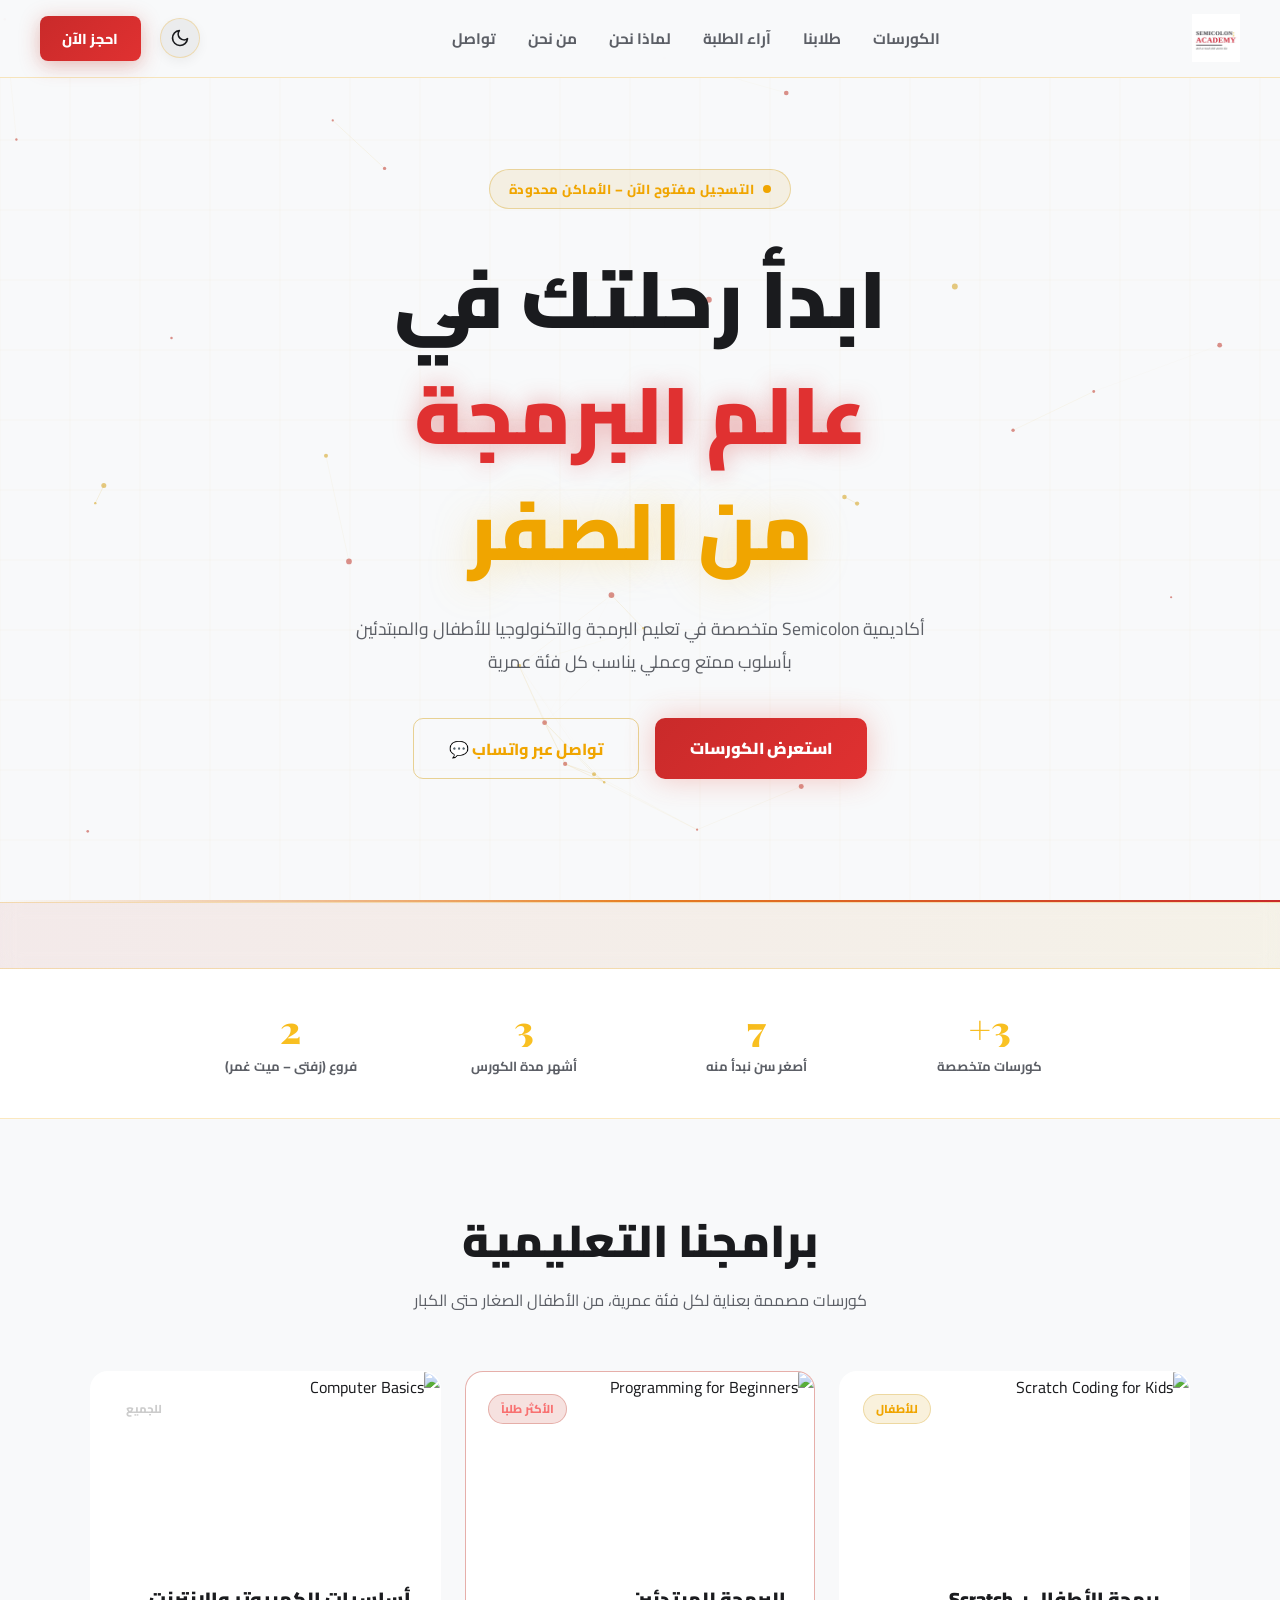
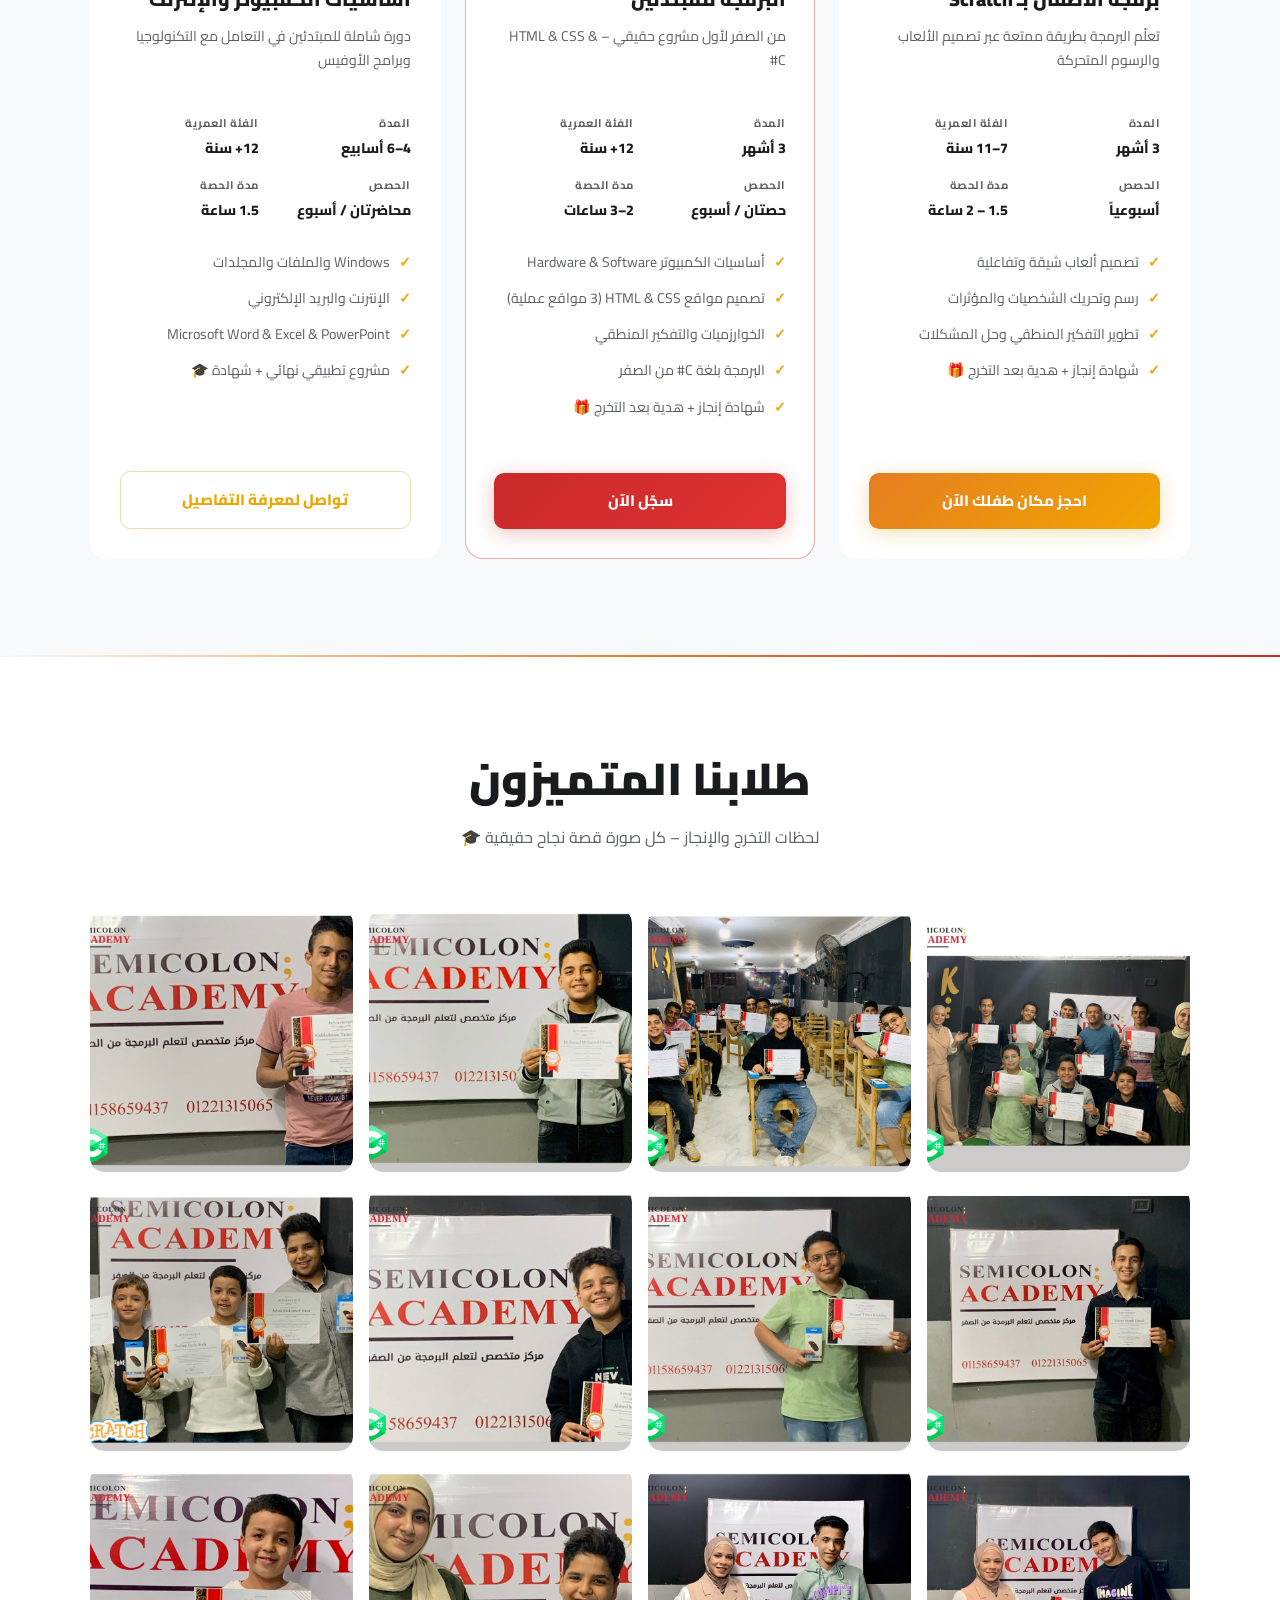
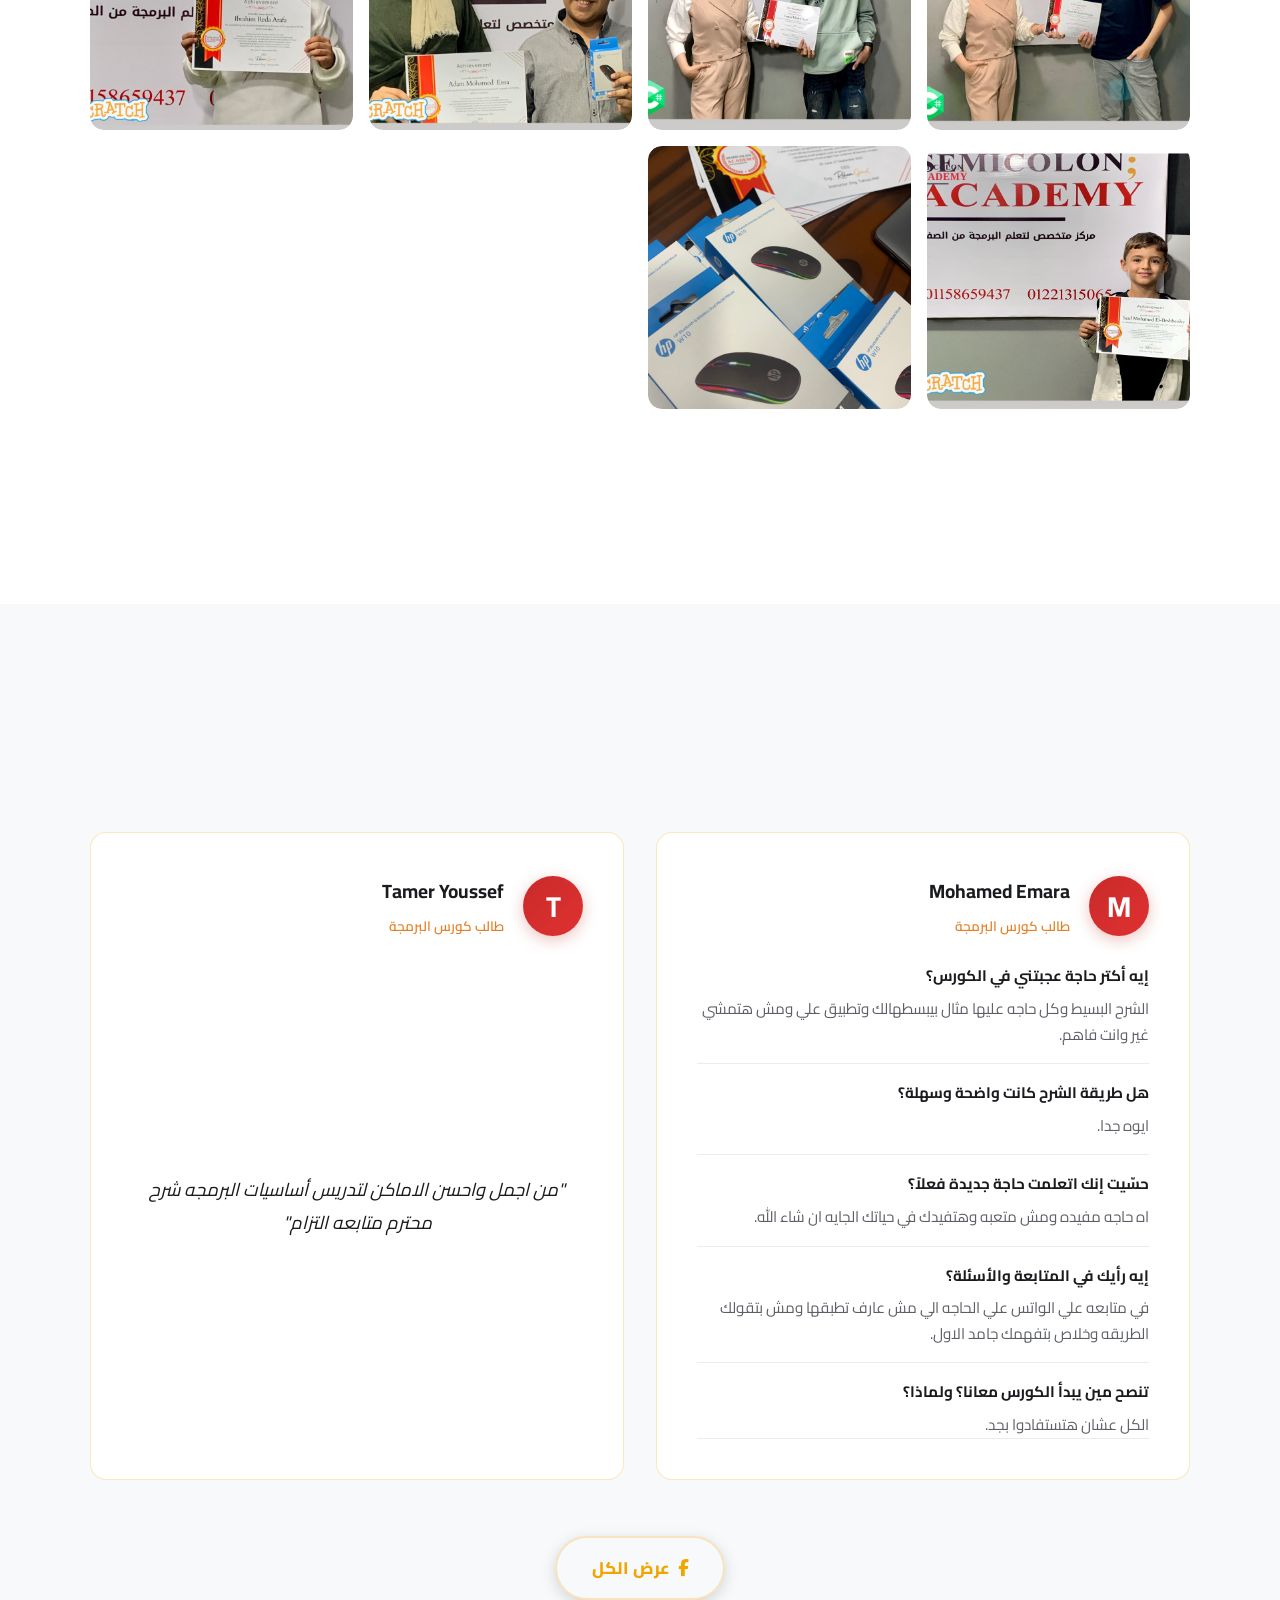
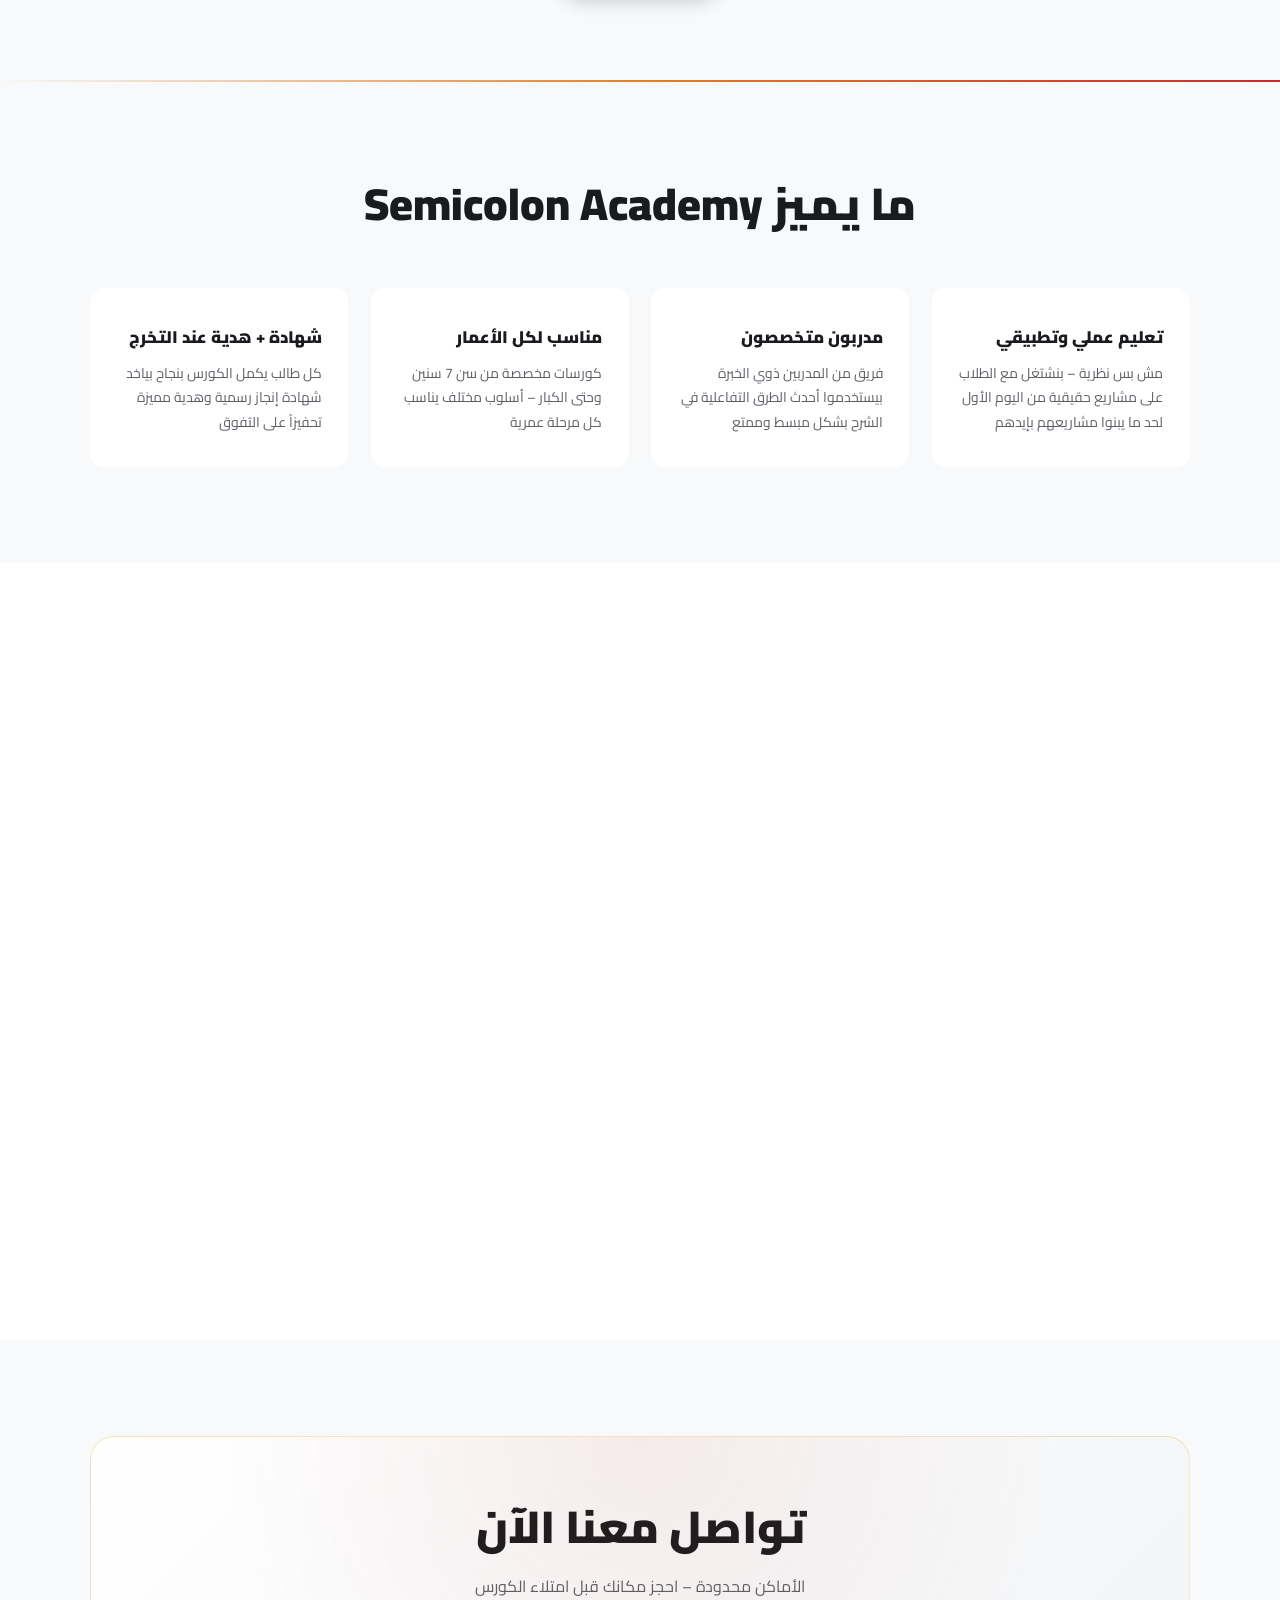
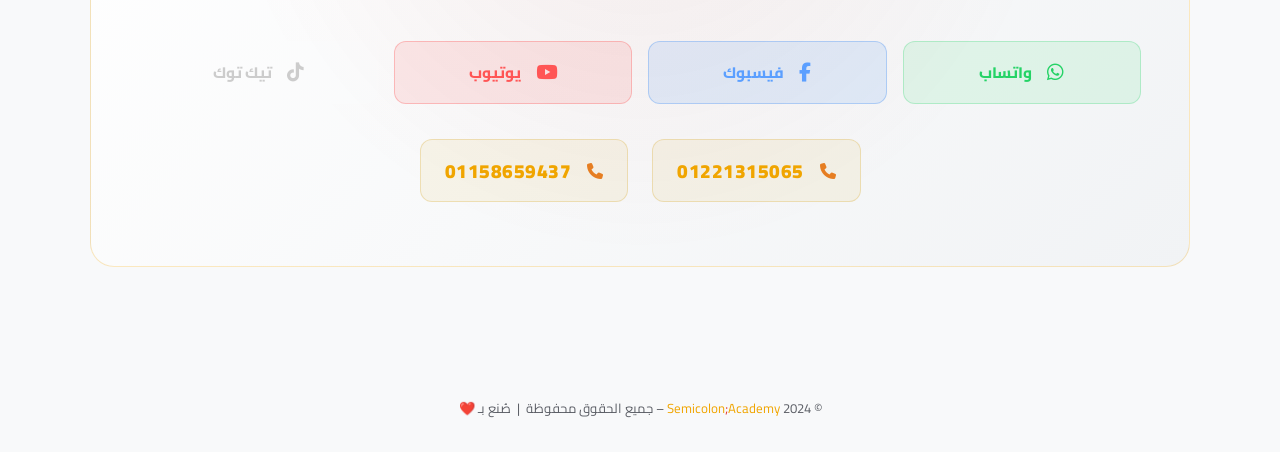
==== commit 1db74dd4: "Update course images and tagline, clean up section emojis, and make Light Mode default" ====
--- a/index.html
+++ b/index.html
@@ -2,513 +2,2110 @@
 <html lang="ar" dir="rtl">
 
 <head>
-    <meta charset="UTF-8">
-    <meta name="viewport" content="width=device-width, initial-scale=1.0">
-    <title>Semicolon Academy - أكاديمية تعليم البرمجة</title>
-    <link rel="icon" href="images/logo.png" type="image/png">
-    <link href="styles.css" rel="stylesheet" />
-    <link
-        href="https://fonts.googleapis.com/css2?family=Cairo:wght@400;700&family=Noto+Sans+Arabic:wght@400;700&display=swap"
-        rel="stylesheet">
-    <link rel="stylesheet" href="https://cdnjs.cloudflare.com/ajax/libs/font-awesome/6.4.0/css/all.min.css">
-
+  <meta charset="UTF-8">
+  <meta name="viewport" content="width=device-width, initial-scale=1.0">
+  <title>Semicolon Academy – أكاديمية البرمجة</title>
+  <link rel="preconnect" href="https://fonts.googleapis.com">
+  <link
+    href="https://fonts.googleapis.com/css2?family=Cairo:wght@400;600;700;900&family=Playfair+Display:wght@700;900&display=swap"
+    rel="stylesheet">
+  <link rel="stylesheet" href="https://cdnjs.cloudflare.com/ajax/libs/font-awesome/6.5.1/css/all.min.css">
+  <style>
+    :root {
+      /* Base Theme Variables - Default to Premium Dark Mode */
+      --black: #0a0a0c;
+      --black2: #111115;
+      --card: #16161f;
+      --card2: #1f1f2a;
+      --red: #d32f2f;
+      --red2: #ff4d4d;
+      --gold: #ffa500;
+      --gold2: #ffb700;
+      --gold3: #ffe680;
+      --white: #f8f9fa;
+      --muted: #a0a2b3;
+      --border: rgba(255, 165, 0, 0.25);
+      --border-red: rgba(211, 47, 47, 0.3);
+      --nav-bg: rgba(10, 10, 12, 0.88);
+      --text: #f8f9fa;
+      --bg: #0a0a0c;
+      --transition-speed: 0.3s;
+    }
+
+    :root.light-mode {
+      /* Base Theme Variables - Premium Light Mode */
+      --black: #f8f9fa;
+      --black2: #ffffff;
+      --card: #ffffff;
+      --card2: #f1f3f5;
+      --red: #c92a2a;
+      --red2: #e03131;
+      --gold: #e67e22;
+      --gold2: #f0a500;
+      --gold3: #ffd43b;
+      --white: #1a1b1e;
+      --muted: #5c5f66;
+      --border: rgba(240, 165, 0, 0.25);
+      --border-red: rgba(224, 49, 49, 0.2);
+      --nav-bg: rgba(248, 249, 250, 0.92);
+      --text: #1a1b1e;
+      --bg: #f8f9fa;
+    }
+
+
+    *,
+    *::before,
+    *::after {
+      box-sizing: border-box;
+      margin: 0;
+      padding: 0;
+    }
+
+    html {
+      scroll-behavior: smooth;
+    }
+
+    body {
+      font-family: 'Cairo', sans-serif;
+      background: var(--black);
+      color: var(--white);
+      overflow-x: hidden;
+      direction: rtl;
+      transition: background var(--transition-speed), color var(--transition-speed);
+    }
+
+    /* ─── ANIMATED BG CANVAS ─── */
+    #bg-canvas {
+      position: fixed;
+      inset: 0;
+      z-index: 0;
+      pointer-events: none;
+    }
+
+    /* ─── NAV ─── */
+    nav {
+      position: fixed;
+      top: 0;
+      left: 0;
+      right: 0;
+      z-index: 200;
+      display: flex;
+      align-items: center;
+      justify-content: space-between;
+      padding: .9rem 2.5rem;
+      background: var(--nav-bg);
+      backdrop-filter: blur(18px);
+      border-bottom: 1px solid var(--border);
+      transition: background var(--transition-speed), border-color var(--transition-speed);
+    }
+
+    .nav-logo-img {
+      display: flex;
+      align-items: center;
+      text-decoration: none;
+    }
+
+    .nav-logo-img img {
+      height: 46px;
+      width: auto;
+    }
+
+    .nav-links {
+      display: flex;
+      gap: 2rem;
+      list-style: none;
+    }
+
+    .nav-links a {
+      color: var(--muted);
+      text-decoration: none;
+      font-size: .95rem;
+      font-weight: 700;
+      transition: color .2s;
+    }
+
+    .nav-links a:hover {
+      color: var(--gold);
+    }
+
+    .nav-cta {
+      background: linear-gradient(135deg, var(--red), var(--red2));
+      color: #fff;
+      padding: .55rem 1.4rem;
+      border-radius: 8px;
+      font-weight: 800;
+      text-decoration: none;
+      font-size: .9rem;
+      transition: all .25s;
+      box-shadow: 0 4px 20px rgba(192, 57, 43, .35);
+    }
+
+    .nav-cta:hover {
+      transform: translateY(-2px);
+      box-shadow: 0 6px 28px rgba(192, 57, 43, .55);
+    }
+
+    .burger {
+      display: none;
+      background: none;
+      border: none;
+      color: var(--white);
+      font-size: 1.6rem;
+      cursor: pointer;
+    }
+
+    @media(max-width:768px) {
+      .burger {
+        display: block;
+      }
+
+      .nav-links,
+      .nav-cta {
+        display: none;
+      }
+    }
+
+    /* ─── HERO ─── */
+    .hero {
+      min-height: 100vh;
+      display: flex;
+      align-items: center;
+      justify-content: center;
+      text-align: center;
+      padding: 8rem 2rem 5rem;
+      position: relative;
+      z-index: 1;
+    }
+
+    .hero-inner {
+      position: relative;
+      z-index: 2;
+      max-width: 820px;
+    }
+
+    /* floating particles */
+    .particles {
+      position: absolute;
+      inset: 0;
+      overflow: hidden;
+      pointer-events: none;
+    }
+
+    .p {
+      position: absolute;
+      border-radius: 50%;
+      animation: float-p linear infinite;
+      opacity: 0;
+    }
+
+    @keyframes float-p {
+      0% {
+        transform: translateY(100vh) scale(0);
+        opacity: 0;
+      }
+
+      10% {
+        opacity: .7;
+      }
+
+      90% {
+        opacity: .4;
+      }
+
+      100% {
+        transform: translateY(-10vh) scale(1.2);
+        opacity: 0;
+      }
+    }
+
+    .hero-badge {
+      display: inline-flex;
+      align-items: center;
+      gap: 9px;
+      background: rgba(212, 160, 23, .1);
+      border: 1px solid rgba(212, 160, 23, .35);
+      border-radius: 100px;
+      padding: .45rem 1.2rem;
+      font-size: .82rem;
+      color: var(--gold2);
+      font-weight: 800;
+      margin-bottom: 2rem;
+      letter-spacing: .5px;
+      animation: badge-glow 3s ease-in-out infinite;
+    }
+
+    @keyframes badge-glow {
+
+      0%,
+      100% {
+        box-shadow: 0 0 0 rgba(212, 160, 23, 0);
+      }
+
+      50% {
+        box-shadow: 0 0 22px rgba(212, 160, 23, .3);
+      }
+    }
+
+    .badge-dot {
+      width: 8px;
+      height: 8px;
+      background: var(--gold2);
+      border-radius: 50%;
+      animation: pulse 1.8s infinite;
+    }
+
+    @keyframes pulse {
+
+      0%,
+      100% {
+        opacity: 1;
+        transform: scale(1);
+      }
+
+      50% {
+        opacity: .4;
+        transform: scale(.6);
+      }
+    }
+
+    .hero h1 {
+      font-size: clamp(2.6rem, 7vw, 5rem);
+      font-weight: 900;
+      line-height: 1.45;
+      margin-bottom: 1.4rem;
+    }
+
+    .hero h1 .r {
+      color: var(--red2);
+      text-shadow: 0 0 25px rgba(211, 53, 53, 0.4);
+
+
+    }
+
+    .hero h1 .g {
+      color: var(--gold2);
+      text-shadow: 0 0 40px rgba(240, 192, 64, .35);
+    }
+
+    .hero-sub {
+      font-size: 1.1rem;
+      color: var(--muted);
+      line-height: 1.9;
+      margin-bottom: 2.5rem;
+      max-width: 600px;
+      margin-inline: auto;
+    }
+
+    .hero-btns {
+      display: flex;
+      gap: 1rem;
+      justify-content: center;
+      flex-wrap: wrap;
+    }
+
+    .btn-red {
+      background: linear-gradient(135deg, var(--red), var(--red2));
+      color: #fff;
+      padding: .9rem 2.2rem;
+      border-radius: 10px;
+      font-weight: 900;
+      font-size: 1rem;
+      text-decoration: none;
+      transition: all .25s;
+      box-shadow: 0 0 30px rgba(231, 76, 60, .3);
+    }
+
+    .btn-red:hover {
+      transform: translateY(-3px);
+      box-shadow: 0 0 50px rgba(231, 76, 60, .55);
+    }
+
+    .btn-gold {
+      background: transparent;
+      color: var(--gold2);
+      padding: .9rem 2.2rem;
+      border-radius: 10px;
+      border: 1px solid rgba(212, 160, 23, .45);
+      font-weight: 800;
+      font-size: 1rem;
+      text-decoration: none;
+      transition: all .25s;
+    }
+
+    .btn-gold:hover {
+      background: rgba(212, 160, 23, .08);
+      border-color: var(--gold2);
+      transform: translateY(-2px);
+    }
+
+    /* ─── DIVIDER ─── */
+    .divider {
+      width: 100%;
+      height: 2px;
+      background: linear-gradient(90deg, transparent, var(--gold), var(--red), var(--gold), transparent);
+      position: relative;
+      z-index: 1;
+      animation: shimmer 3s linear infinite;
+      background-size: 200% 100%;
+    }
+
+    @keyframes shimmer {
+      0% {
+        background-position: 200% 0;
+      }
+
+      100% {
+        background-position: -200% 0;
+      }
+    }
+
+    /* ─── STATS ─── */
+    .stats-bar {
+      background: var(--black2);
+      border-bottom: 1px solid var(--border);
+      padding: 2.5rem 2rem;
+      position: relative;
+      z-index: 1;
+    }
+
+    .stats-inner {
+      max-width: 900px;
+      margin: 0 auto;
+      display: grid;
+      grid-template-columns: repeat(auto-fit, minmax(160px, 1fr));
+      gap: 2rem;
+      text-align: center;
+    }
+
+    .stat-num {
+      font-size: 2.4rem;
+      font-weight: 900;
+      background: linear-gradient(135deg, var(--gold2), var(--gold3));
+      -webkit-background-clip: text;
+      -webkit-text-fill-color: transparent;
+      line-height: 1;
+      font-family: 'Playfair Display', serif;
+    }
+
+    .stat-label {
+      font-size: .82rem;
+      color: var(--muted);
+      margin-top: .4rem;
+      font-weight: 700;
+    }
+
+    /* ─── SECTIONS ─── */
+    section {
+      padding: 6rem 2rem;
+      position: relative;
+      z-index: 1;
+    }
+
+    .container {
+      max-width: 1100px;
+      margin: 0 auto;
+    }
+
+    .section-tag {
+      font-size: .78rem;
+      color: var(--gold);
+      letter-spacing: 3px;
+      text-transform: uppercase;
+      font-weight: 800;
+      margin-bottom: .7rem;
+    }
+
+    .section-title {
+      font-size: clamp(1.8rem, 4vw, 2.8rem);
+      font-weight: 900;
+      margin-bottom: 1rem;
+      line-height: 1.2;
+    }
+
+    .section-sub {
+      color: var(--muted);
+      font-size: 1rem;
+      line-height: 1.9;
+      max-width: 560px;
+    }
+
+    /* ─── COURSES ─── */
+    .courses-grid {
+      display: grid;
+      grid-template-columns: repeat(auto-fit, minmax(320px, 1fr));
+      gap: 1.5rem;
+      margin-top: 3.5rem;
+    }
+
+    .course-card {
+      background: var(--card);
+      border: 1px solid rgba(255, 255, 255, .06);
+      border-radius: 18px;
+      overflow: hidden;
+      display: flex;
+      flex-direction: column;
+      transition: transform .35s, border-color .35s, box-shadow .35s;
+      position: relative;
+    }
+
+    .course-card::before {
+      content: '';
+      position: absolute;
+      inset: 0;
+      background: linear-gradient(135deg, rgba(192, 57, 43, .04), rgba(212, 160, 23, .04));
+      opacity: 0;
+      transition: opacity .35s;
+      pointer-events: none;
+    }
+
+    .course-card:hover {
+      transform: translateY(-8px);
+      border-color: rgba(212, 160, 23, .3);
+      box-shadow: 0 20px 60px rgba(0, 0, 0, .5), 0 0 30px rgba(212, 160, 23, .1);
+    }
+
+    .course-card:hover::before {
+      opacity: 1;
+    }
+
+    .course-card.featured {
+      border-color: rgba(192, 57, 43, .4);
+    }
+
+    .course-card.featured:hover {
+      box-shadow: 0 20px 60px rgba(0, 0, 0, .5), 0 0 40px rgba(192, 57, 43, .2);
+    }
+
+    .course-header {
+      padding: 1.8rem 1.8rem 1rem;
+      border-bottom: 1px solid rgba(255, 255, 255, .06);
+      position: relative;
+    }
+
+    .course-badge {
+      position: absolute;
+      top: 1.4rem;
+      left: 1.4rem;
+      padding: 3px 12px;
+      border-radius: 100px;
+      font-size: .72rem;
+      font-weight: 800;
+    }
+
+    .badge-gold {
+      background: rgba(212, 160, 23, .15);
+      color: var(--gold2);
+      border: 1px solid rgba(212, 160, 23, .3);
+    }
+
+    .badge-red {
+      background: rgba(192, 57, 43, .15);
+      color: #f87171;
+      border: 1px solid rgba(192, 57, 43, .3);
+    }
+
+    .badge-grey {
+      background: rgba(255, 255, 255, .07);
+      color: #ccc;
+      border: 1px solid rgba(255, 255, 255, .15);
+    }
+
+    .course-icon {
+      font-size: 2.6rem;
+      margin-bottom: .9rem;
+      display: block;
+    }
+
+    .course-title {
+      font-size: 1.2rem;
+      font-weight: 900;
+      margin-bottom: .5rem;
+    }
+
+    .course-tagline {
+      font-size: .88rem;
+      color: var(--muted);
+      line-height: 1.7;
+    }
+
+    .course-body {
+      padding: 1.4rem 1.8rem;
+      flex: 1;
+    }
+
+    .course-details {
+      display: grid;
+      grid-template-columns: 1fr 1fr;
+      gap: .8rem;
+      margin-bottom: 1.3rem;
+    }
+
+    .detail-label {
+      font-size: .7rem;
+      color: var(--muted);
+      font-weight: 700;
+      letter-spacing: .5px;
+    }
+
+    .detail-val {
+      font-size: .88rem;
+      color: var(--white);
+      font-weight: 800;
+      margin-top: 2px;
+    }
+
+    .course-points {
+      list-style: none;
+      margin-bottom: 1.6rem;
+    }
+
+    .course-points li {
+      font-size: .88rem;
+      color: var(--muted);
+      padding: .32rem 0;
+      display: flex;
+      gap: 9px;
+      align-items: flex-start;
+    }
+
+    .course-points li::before {
+      content: '✓';
+      color: var(--gold2);
+      font-weight: 900;
+      flex-shrink: 0;
+    }
+
+    .course-cta {
+      display: block;
+      text-align: center;
+      padding: .85rem;
+      border-radius: 10px;
+      font-weight: 800;
+      font-size: .95rem;
+      text-decoration: none;
+      transition: all .22s;
+      margin: 0 1.8rem 1.8rem;
+    }
+
+    .cta-red {
+      background: linear-gradient(135deg, var(--red), var(--red2));
+      color: #fff;
+      box-shadow: 0 4px 20px rgba(192, 57, 43, .3);
+    }
+
+    .cta-red:hover {
+      transform: translateY(-2px);
+      box-shadow: 0 8px 30px rgba(192, 57, 43, .5);
+    }
+
+    .cta-gold {
+      background: linear-gradient(135deg, var(--gold), var(--gold2));
+      color: var(--black);
+      box-shadow: 0 4px 20px rgba(212, 160, 23, .3);
+    }
+
+    .cta-gold:hover {
+      transform: translateY(-2px);
+      box-shadow: 0 8px 30px rgba(212, 160, 23, .5);
+    }
+
+    .cta-ghost {
+      background: transparent;
+      color: var(--gold2);
+      border: 1px solid rgba(212, 160, 23, .35);
+    }
+
+    .cta-ghost:hover {
+      background: rgba(212, 160, 23, .07);
+      transform: translateY(-2px);
+    }
+
+    /* ─── WHY ─── */
+    .why-grid {
+      display: grid;
+      grid-template-columns: repeat(auto-fit, minmax(240px, 1fr));
+      gap: 1.4rem;
+      margin-top: 3.5rem;
+    }
+
+    .why-card {
+      background: var(--card);
+      border: 1px solid rgba(255, 255, 255, .06);
+      border-radius: 14px;
+      padding: 2rem 1.6rem;
+      transition: border-color .3s, transform .3s, box-shadow .3s;
+    }
+
+    .why-card:hover {
+      border-color: rgba(212, 160, 23, .3);
+      transform: translateY(-5px);
+      box-shadow: 0 12px 40px rgba(0, 0, 0, .4);
+    }
+
+    .why-icon {
+      font-size: 2.2rem;
+      margin-bottom: 1rem;
+      display: block;
+    }
+
+    .why-title {
+      font-size: 1.05rem;
+      font-weight: 900;
+      margin-bottom: .5rem;
+      color: var(--white);
+    }
+
+    .why-text {
+      font-size: .87rem;
+      color: var(--muted);
+      line-height: 1.75;
+    }
+
+    /* ─── GALLERY ─── */
+    .gallery-grid {
+      display: grid;
+      grid-template-columns: repeat(auto-fill, minmax(260px, 1fr));
+      gap: 1rem;
+      margin-top: 3.5rem;
+    }
+
+    .gi {
+      border-radius: 14px;
+      overflow: hidden;
+      cursor: pointer;
+    }
+
+    .gi-wrap {
+      position: relative;
+      aspect-ratio: 1/1;
+      overflow: hidden;
+      border-radius: 14px;
+    }
+
+    .gi-wrap img {
+      width: 100%;
+      height: 100%;
+      object-fit: cover;
+      transition: transform .45s ease, filter .45s ease;
+      display: block;
+    }
+
+    .gi-wrap:hover img {
+      transform: scale(1.09);
+      filter: brightness(.75);
+    }
+
+    .gov {
+      position: absolute;
+      inset: 0;
+      background: linear-gradient(to top, rgba(13, 13, 13, .85) 0%, transparent 55%);
+      opacity: 0;
+      transition: opacity .35s;
+      display: flex;
+      align-items: flex-end;
+      padding: 1rem;
+    }
+
+    .gi-wrap:hover .gov {
+      opacity: 1;
+    }
+
+    .gov span {
+      color: #fff;
+      font-size: .82rem;
+      font-weight: 800;
+      line-height: 1.4;
+    }
+
+    /* ─── ABOUT ─── */
+    .about-wrap {
+      display: grid;
+      grid-template-columns: 1fr 1.2fr;
+      gap: 4rem;
+      align-items: center;
+    }
+
+    @media(max-width:768px) {
+      .about-wrap {
+        grid-template-columns: 1fr;
+        gap: 2rem;
+      }
+    }
+
+    .about-visual {
+      background: var(--card2);
+      border: 1px solid var(--border);
+      border-radius: 20px;
+      padding: 2.5rem;
+      text-align: center;
+      position: relative;
+      overflow: hidden;
+    }
+
+    .about-visual::after {
+      content: '';
+      position: absolute;
+      inset: 0;
+      background: radial-gradient(circle at 50% 0%, rgba(212, 160, 23, .08), transparent 65%);
+      pointer-events: none;
+    }
+
+    .about-visual img {
+      width: 200px;
+      height: auto;
+      border-radius: 12px;
+      background: #fff;
+      padding: 14px;
+      position: relative;
+      z-index: 1;
+    }
+
+    .about-tags {
+      display: flex;
+      flex-wrap: wrap;
+      gap: 8px;
+      margin-top: 1.5rem;
+      justify-content: center;
+      position: relative;
+      z-index: 1;
+    }
+
+    .tag {
+      background: rgba(255, 255, 255, .05);
+      border: 1px solid rgba(212, 160, 23, .2);
+      padding: 5px 14px;
+      border-radius: 100px;
+      font-size: .78rem;
+      color: var(--muted);
+      font-weight: 700;
+    }
+
+    .about-text p {
+      color: var(--muted);
+      line-height: 1.9;
+      margin-bottom: 1.2rem;
+      font-size: .98rem;
+    }
+
+    .about-text p strong {
+      color: var(--white);
+    }
+
+    .locations {
+      display: flex;
+      flex-direction: column;
+      gap: .8rem;
+      margin-top: 1.5rem;
+    }
+
+    .loc-item {
+      display: flex;
+      align-items: flex-start;
+      gap: 12px;
+      background: var(--card);
+      border: 1px solid rgba(255, 255, 255, .06);
+      border-radius: 10px;
+      padding: .9rem 1.1rem;
+      font-size: .88rem;
+      transition: border-color .25s;
+    }
+
+    .loc-item:hover {
+      border-color: rgba(212, 160, 23, .3);
+    }
+
+    .loc-dot {
+      width: 10px;
+      height: 10px;
+      border-radius: 50%;
+      background: var(--gold2);
+      flex-shrink: 0;
+      margin-top: 4px;
+      box-shadow: 0 0 10px rgba(212, 160, 23, .6);
+    }
+
+    .loc-detail {
+      display: flex;
+      flex-direction: column;
+      gap: 3px;
+    }
+
+    .loc-name {
+      font-weight: 900;
+      color: var(--white);
+      font-size: .9rem;
+    }
+
+    .loc-addr {
+      color: var(--muted);
+      font-size: .82rem;
+      line-height: 1.5;
+    }
+
+    .loc-phone {
+      color: var(--gold2);
+      font-size: .82rem;
+      font-weight: 800;
+      margin-top: 2px;
+    }
+
+    /* ─── CONTACT ─── */
+    .contact-section {
+      background: linear-gradient(135deg, var(--card), var(--card2));
+      border: 1px solid var(--border);
+      border-radius: 24px;
+      padding: 4rem 3rem;
+      text-align: center;
+      position: relative;
+      overflow: hidden;
+    }
+
+    .contact-section::before {
+      content: '';
+      position: absolute;
+      inset: 0;
+      background: radial-gradient(circle at 50% 0%, rgba(192, 57, 43, .08), transparent 60%);
+      pointer-events: none;
+    }
+
+    .contact-grid {
+      display: grid;
+      grid-template-columns: repeat(auto-fit, minmax(160px, 1fr));
+      gap: 1rem;
+      margin-top: 2.5rem;
+      position: relative;
+    }
+
+    .cbtn {
+      display: flex;
+      align-items: center;
+      justify-content: center;
+      gap: 9px;
+      padding: 1rem 1.5rem;
+      border-radius: 12px;
+      font-weight: 800;
+      font-size: .95rem;
+      text-decoration: none;
+      transition: all .22s;
+      border: 1px solid transparent;
+    }
+
+    .cbtn-wa {
+      background: rgba(37, 211, 102, .1);
+      color: #25d366;
+      border-color: rgba(37, 211, 102, .25);
+    }
+
+    .cbtn-wa:hover {
+      background: rgba(37, 211, 102, .2);
+      transform: translateY(-3px);
+    }
+
+    .cbtn-fb {
+      background: rgba(24, 119, 242, .1);
+      color: #5b9fff;
+      border-color: rgba(24, 119, 242, .25);
+    }
+
+    .cbtn-fb:hover {
+      background: rgba(24, 119, 242, .2);
+      transform: translateY(-3px);
+    }
+
+    .cbtn-yt {
+      background: rgba(255, 0, 0, .08);
+      color: #ff5555;
+      border-color: rgba(255, 0, 0, .2);
+    }
+
+    .cbtn-yt:hover {
+      background: rgba(255, 0, 0, .16);
+      transform: translateY(-3px);
+    }
+
+    .cbtn-tk {
+      background: rgba(255, 255, 255, .05);
+      color: #ccc;
+      border-color: rgba(255, 255, 255, .12);
+    }
+
+    .cbtn-tk:hover {
+      background: rgba(255, 255, 255, .1);
+      transform: translateY(-3px);
+    }
+
+    .phone-row {
+      display: flex;
+      gap: 1.5rem;
+      justify-content: center;
+      flex-wrap: wrap;
+      margin-top: 2.2rem;
+      position: relative;
+    }
+
+    .phone-item {
+      display: flex;
+      align-items: center;
+      gap: 10px;
+      background: rgba(212, 160, 23, .08);
+      border: 1px solid rgba(212, 160, 23, .25);
+      border-radius: 12px;
+      padding: .8rem 1.5rem;
+    }
+
+    .phone-item a {
+      font-size: 1.2rem;
+      font-weight: 900;
+      color: var(--gold2);
+      text-decoration: none;
+      letter-spacing: .5px;
+    }
+
+    /* ─── LIGHTBOX ─── */
+    .lightbox {
+      display: none;
+      position: fixed;
+      inset: 0;
+      z-index: 9999;
+      background: rgba(0, 0, 0, .95);
+      align-items: center;
+      justify-content: center;
+      padding: 2rem;
+    }
+
+    .lightbox.active {
+      display: flex;
+    }
+
+    .lightbox img {
+      max-width: 90vw;
+      max-height: 88vh;
+      border-radius: 12px;
+      object-fit: contain;
+      box-shadow: 0 0 80px rgba(212, 160, 23, .15);
+    }
+
+    .lb-close {
+      position: fixed;
+      top: 1.5rem;
+      right: 1.5rem;
+      background: rgba(255, 255, 255, .1);
+      border: none;
+      color: #fff;
+      font-size: 1.8rem;
+      cursor: pointer;
+      width: 48px;
+      height: 48px;
+      border-radius: 50%;
+      display: flex;
+      align-items: center;
+      justify-content: center;
+      transition: background .2s;
+      line-height: 1;
+    }
+
+    .lb-close:hover {
+      background: rgba(255, 255, 255, .25);
+    }
+
+    .lb-cap {
+      position: fixed;
+      bottom: 1.5rem;
+      left: 50%;
+      transform: translateX(-50%);
+      color: #fff;
+      font-size: .88rem;
+      font-weight: 800;
+      background: rgba(0, 0, 0, .7);
+      padding: .5rem 1.5rem;
+      border-radius: 100px;
+      white-space: nowrap;
+    }
+
+    /* ─── ANIMATIONS ─── */
+    .fade-up {
+      opacity: 0;
+      transform: translateY(35px);
+      transition: opacity .65s ease, transform .65s ease;
+    }
+
+    .fade-up.visible {
+      opacity: 1;
+      transform: translateY(0);
+    }
+
+    .fade-left {
+      opacity: 0;
+      transform: translateX(40px);
+      transition: opacity .65s ease, transform .65s ease;
+    }
+
+    .fade-left.visible {
+      opacity: 1;
+      transform: translateX(0);
+    }
+
+    .fade-right {
+      opacity: 0;
+      transform: translateX(-40px);
+      transition: opacity .65s ease, transform .65s ease;
+    }
+
+    .fade-right.visible {
+      opacity: 1;
+      transform: translateX(0);
+    }
+
+    .scale-in {
+      opacity: 0;
+      transform: scale(.85);
+      transition: opacity .6s ease, transform .6s ease;
+    }
+
+    .scale-in.visible {
+      opacity: 1;
+      transform: scale(1);
+    }
+
+    /* ─── FOOTER ─── */
+    footer {
+      padding: 2rem;
+      text-align: center;
+      color: var(--muted);
+      font-size: .82rem;
+      border-top: 1px solid rgba(255, 255, 255, .06);
+      position: relative;
+      z-index: 1;
+    }
+
+    footer .g {
+      color: var(--gold2);
+    }
+
+    footer .r {
+      color: var(--red2);
+    }
+
+    /* ─── TESTIMONIALS ─── */
+    #testimonials {
+      padding: 5rem 2rem;
+      background: var(--bg);
+      position: relative;
+      z-index: 1;
+    }
+
+    .testi-grid {
+      display: grid;
+      grid-template-columns: repeat(auto-fit, minmax(320px, 1fr));
+      gap: 2rem;
+      margin-top: 3rem;
+      max-width: 1200px;
+      margin-left: auto;
+      margin-right: auto;
+    }
+
+    .testi-card {
+      background: var(--black2);
+      border: 1px solid var(--border);
+      border-radius: 16px;
+      padding: 2.5rem;
+      transition: transform 0.3s ease, box-shadow 0.3s ease;
+      position: relative;
+      overflow: hidden;
+    }
+
+    .testi-card:hover {
+      transform: translateY(-5px);
+      box-shadow: 0 10px 30px rgba(192, 57, 43, 0.15);
+      border-color: var(--red);
+    }
+
+    .testi-card::before {
+      content: "\201D";
+      position: absolute;
+      top: 10px;
+      right: 20px;
+      font-size: 6rem;
+      color: rgba(255, 255, 255, 0.03);
+      font-family: serif;
+      line-height: 1;
+    }
+
+    .testi-header {
+      display: flex;
+      align-items: center;
+      gap: 1.2rem;
+      margin-bottom: 1.5rem;
+    }
+
+    .testi-avatar {
+      width: 60px;
+      height: 60px;
+      border-radius: 50%;
+      background: linear-gradient(135deg, var(--red), var(--red2));
+      display: flex;
+      align-items: center;
+      justify-content: center;
+      font-size: 1.8rem;
+      font-weight: bold;
+      color: #fff;
+      flex-shrink: 0;
+      box-shadow: 0 4px 15px rgba(192, 57, 43, 0.3);
+    }
+
+    .testi-info h4 {
+      font-size: 1.2rem;
+      color: var(--white);
+      margin-bottom: 0.3rem;
+      font-weight: 700;
+    }
+
+    .testi-info p {
+      font-size: 0.85rem;
+      color: var(--gold);
+      font-weight: 600;
+    }
+
+    .testi-body {
+      color: var(--text);
+      font-size: 0.95rem;
+      line-height: 1.7;
+    }
+
+    .testi-body .qa {
+      margin-bottom: 1rem;
+      padding-bottom: 1rem;
+      border-bottom: 1px solid rgba(255, 255, 255, 0.05);
+    }
+
+    .testi-body .qa:last-child {
+      border-bottom: none;
+      margin-bottom: 0;
+      padding-bottom: 0;
+    }
+
+    .testi-body .q {
+      font-weight: 700;
+      color: var(--white);
+      display: block;
+      margin-bottom: 0.4rem;
+    }
+
+    .testi-body .a {
+      color: var(--muted);
+      display: block;
+    }
+
+    /* ─── MOBILE NAV OPEN ─── */
+    @media(max-width:768px) {
+      .nav-links.open {
+        display: flex !important;
+        flex-direction: column;
+        position: fixed;
+        top: 70px;
+        right: 0;
+        left: 0;
+        background: var(--nav-bg);
+        backdrop-filter: blur(20px);
+        padding: 2rem;
+        gap: 1.5rem;
+        z-index: 199;
+        border-bottom: 1px solid var(--border);
+        animation: slideDown 0.3s cubic-bezier(0.4, 0, 0.2, 1) forwards;
+      }
+
+      .nav-actions {
+        order: 2;
+        margin-left: 1rem;
+      }
+
+      .burger {
+        order: 3;
+      }
+
+      .nav-logo-img {
+        order: 1;
+      }
+    }
+
+    @keyframes slideDown {
+      from {
+        opacity: 0;
+        transform: translateY(-15px);
+      }
+
+      to {
+        opacity: 1;
+        transform: translateY(0);
+      }
+    }
+
+    /* ─── THEME TOGGLE BUTTON ─── */
+    .nav-actions {
+      display: flex;
+      align-items: center;
+      gap: 1.2rem;
+    }
+
+    .theme-toggle-btn {
+      background: rgba(255, 255, 255, 0.05);
+      border: 1px solid var(--border);
+      color: var(--white);
+      cursor: pointer;
+      width: 40px;
+      height: 40px;
+      border-radius: 50%;
+      display: flex;
+      align-items: center;
+      justify-content: center;
+      transition: all 0.3s cubic-bezier(0.4, 0, 0.2, 1);
+      box-shadow: 0 4px 12px rgba(0, 0, 0, 0.15);
+      padding: 0;
+    }
+
+    .theme-toggle-btn:hover {
+      background: rgba(255, 255, 255, 0.1);
+      transform: scale(1.08) rotate(15deg);
+      border-color: var(--gold);
+      box-shadow: 0 4px 20px var(--border);
+    }
+
+    .theme-icon {
+      width: 20px;
+      height: 20px;
+      stroke: var(--white);
+      fill: none;
+      transition: stroke 0.3s, transform 0.5s ease;
+    }
+
+    .light-mode .theme-toggle-btn {
+      background: rgba(0, 0, 0, 0.05);
+      box-shadow: 0 4px 12px rgba(0, 0, 0, 0.05);
+      border-color: var(--border);
+    }
+
+    .light-mode .theme-toggle-btn:hover {
+      background: rgba(0, 0, 0, 0.08);
+      border-color: var(--gold);
+      box-shadow: 0 4px 20px rgba(240, 165, 0, 0.15);
+    }
+
+    .light-mode .theme-icon {
+      stroke: var(--white);
+    }
+
+    /* --- Custom Course Cover Styles --- */
+    .course-image-wrapper {
+      width: 100%;
+      height: 180px;
+      overflow: hidden;
+      position: relative;
+      border-top-left-radius: 18px;
+      border-top-right-radius: 18px;
+    }
+
+    .course-card-image {
+      width: 100%;
+      height: 100%;
+      object-fit: cover;
+      transition: transform 0.5s cubic-bezier(0.4, 0, 0.2, 1);
+    }
+
+    .course-card:hover .course-card-image {
+      transform: scale(1.08);
+    }
+
+    /* --- custom view-all reviews button --- */
+    .btn-reviews-more {
+      display: inline-flex;
+      align-items: center;
+      background: transparent;
+      color: var(--gold2);
+      border: 2px solid var(--border);
+      padding: 0.9rem 2.2rem;
+      border-radius: 50px;
+      font-weight: 800;
+      font-size: 1.05rem;
+      text-decoration: none;
+      transition: all 0.3s cubic-bezier(0.4, 0, 0.2, 1);
+      box-shadow: 0 4px 15px rgba(0, 0, 0, 0.15);
+    }
+
+    .btn-reviews-more:hover {
+      background: linear-gradient(135deg, var(--gold2), var(--gold));
+      color: #0c0c0e;
+      border-color: transparent;
+      transform: translateY(-4px) scale(1.03);
+      box-shadow: 0 8px 25px rgba(212, 160, 23, 0.35);
+    }
+
+    /* Custom visible divider inside testimonial qa in light mode */
+    .light-mode .testi-body .qa {
+      border-bottom: 1px solid rgba(128, 128, 128, 0.15) !important;
+    }
+
+    /* ─── MOTIVATIONAL TICKER ─── */
+    .motivational-ticker {
+      background: linear-gradient(90deg, rgba(192, 57, 43, 0.08), rgba(212, 160, 23, 0.08));
+      border-top: 1px solid var(--border);
+      border-bottom: 1px solid var(--border);
+      padding: 1rem 0;
+      overflow: hidden;
+      position: relative;
+      z-index: 10;
+      backdrop-filter: blur(10px);
+    }
+
+    .ticker-wrap {
+      display: flex;
+      white-space: nowrap;
+      animation: ticker-slide 35s linear infinite;
+      gap: 3.5rem;
+      width: max-content;
+      padding-right: 100%;
+    }
+
+    .ticker-item {
+      font-size: 1.1rem;
+      color: var(--white);
+      font-weight: 700;
+      display: inline-flex;
+      align-items: center;
+      gap: 12px;
+    }
+
+    .ticker-item span.emoji {
+      font-size: 1.3rem;
+    }
+
+    @keyframes ticker-slide {
+      0% {
+        transform: translate3d(0, 0, 0);
+      }
+
+      100% {
+        transform: translate3d(-100%, 0, 0);
+      }
+    }
+
+    .motivational-ticker:hover .ticker-wrap {
+      animation-play-state: paused;
+    }
+
+    /* ─── FACEBOOK REVIEWS BUTTON ─── */
+    .btn-facebook-reviews:hover {
+      transform: translateY(-4px);
+      box-shadow: 0 15px 25px rgba(24, 119, 242, 0.5) !important;
+      background: linear-gradient(135deg, #1982fc, #1877F2) !important;
+    }
+  </style>
+  <!-- FOUC Prevention for Theme Switcher -->
+  <script>
+    if (localStorage.getItem('theme') !== 'dark') {
+      document.documentElement.classList.add('light-mode');
+    }
+  </script>
 </head>
 
 <body>
 
-    <header class="header">
-        <div class="logo">
-            <img src="images/logoname.png" alt="Semicolon Academy Logo" />
-        </div>
-        <nav>
-            <ul>
-                <li><a href="#hero">الرئيسية</a></li>
-                <li><a href="#courses">الكورسات</a></li>
-                <li><a href="#about-us">من نحن</a></li>
-                <li><a href="#contact">اتصل بنا</a></li>
+  <!-- ANIMATED BG -->
+  <canvas id="bg-canvas"></canvas>
+
+  <!-- LIGHTBOX -->
+  <div class="lightbox" id="lb" onclick="if(event.target===this)closeLb()">
+    <button class="lb-close" onclick="closeLb()">✕</button>
+    <img id="lb-img" src="" alt="">
+    <div class="lb-cap" id="lb-cap"></div>
+  </div>
+
+  <!-- NAV -->
+  <nav>
+    <a class="nav-logo-img" href="#hero">
+      <img
+        src="[data-uri]"
+        alt="Semicolon Academy" style="height:48px;width:auto;">
+    </a>
+    <ul class="nav-links">
+      <li><a href="#courses">الكورسات</a></li>
+      <li><a href="#gallery">طلابنا</a></li>
+      <li><a href="#testimonials">آراء الطلبة</a></li>
+      <li><a href="#why">لماذا نحن</a></li>
+      <li><a href="#about">من نحن</a></li>
+      <li><a href="#contact">تواصل</a></li>
+    </ul>
+    <div class="nav-actions">
+      <button class="theme-toggle-btn" id="theme-toggle" aria-label="Toggle Theme">
+        <svg class="theme-icon" viewBox="0 0 24 24" fill="none" stroke="currentColor" stroke-width="2"
+          stroke-linecap="round" stroke-linejoin="round">
+          <circle cx="12" cy="12" r="5"></circle>
+          <line x1="12" y1="1" x2="12" y2="3"></line>
+          <line x1="12" y1="21" x2="12" y2="23"></line>
+          <line x1="4.22" y1="4.22" x2="5.64" y2="5.64"></line>
+          <line x1="18.36" y1="18.36" x2="19.78" y2="19.78"></line>
+          <line x1="1" y1="12" x2="3" y2="12"></line>
+          <line x1="21" y1="12" x2="23" y2="12"></line>
+          <line x1="4.22" y1="19.78" x2="5.64" y2="18.36"></line>
+          <line x1="18.36" y1="5.64" x2="19.78" y2="4.22"></line>
+        </svg>
+      </button>
+      <a class="nav-cta" href="https://wa.me/201221315065" target="_blank">احجز الآن</a>
+    </div>
+    <button class="burger" id="burger">☰</button>
+  </nav>
+
+  <!-- HERO -->
+  <section class="hero" id="hero">
+    <div class="particles" id="particles"></div>
+    <div class="hero-inner">
+      <div class="hero-badge">
+        <div class="badge-dot"></div>
+        التسجيل مفتوح الآن – الأماكن محدودة
+      </div>
+      <h1>
+        ابدأ رحلتك في<br>
+
+        <span class="r">عالم البرمجة</span><br>
+        <span class="g">من الصفر</span>
+      </h1>
+      <p class="hero-sub">
+        أكاديمية Semicolon متخصصة في تعليم البرمجة والتكنولوجيا للأطفال والمبتدئين
+        بأسلوب ممتع وعملي يناسب كل فئة عمرية
+      </p>
+      <div class="hero-btns">
+        <a href="#courses" class="btn-red">استعرض الكورسات</a>
+        <a href="https://wa.me/201221315065" target="_blank" class="btn-gold">تواصل عبر واتساب 💬</a>
+      </div>
+    </div>
+  </section>
+
+  <div class="divider"></div>
+
+  <!-- MOTIVATIONAL TICKER -->
+  <div class="motivational-ticker">
+    <div class="ticker-wrap">
+      <div class="ticker-item">البرمجة ليست مجرد كود، بل هي القدرة على تغيير العالم!</div>
+      <div class="ticker-item">كل سطر كود تكتبه اليوم يقربك خطوة نحو مستقبل واعد!</div>
+      <div class="ticker-item">الأخطاء هي ببساطة فرصة للتعلم والبدء من جديد بذكاء أكبر!</div>
+      <div class="ticker-item">استثمر في عقلك اليوم لتكون قائد الغد في عالم التكنولوجيا!</div>
+      <div class="ticker-item">رحلة الألف ميل تبدأ بكتابة أول سطر كود!</div>
+      <div class="ticker-item">مع Semicolon Academy، التعلم متعة وتطبيق عملي حقيقي!</div>
+      <!-- Duplicate items for endless carousel loop -->
+      <div class="ticker-item">البرمجة ليست مجرد كود، بل هي القدرة على تغيير العالم!</div>
+      <div class="ticker-item">كل سطر كود تكتبه اليوم يقربك خطوة نحو مستقبل واعد!</div>
+      <div class="ticker-item">الأخطاء هي ببساطة فرصة للتعلم والبدء من جديد بذكاء أكبر!</div>
+      <div class="ticker-item">استثمر في عقلك اليوم لتكون قائد الغد في عالم التكنولوجيا!</div>
+      <div class="ticker-item">رحلة الألف ميل تبدأ بكتابة أول سطر كود!</div>
+      <div class="ticker-item">مع Semicolon Academy، التعلم متعة وتطبيق عملي حقيقي!</div>
+    </div>
+  </div>
+
+  <!-- STATS -->
+  <div class="stats-bar">
+    <div class="stats-inner">
+      <div class="scale-in">
+        <div class="stat-num">3+</div>
+        <div class="stat-label">كورسات متخصصة</div>
+      </div>
+      <div class="scale-in">
+        <div class="stat-num">7</div>
+        <div class="stat-label">أصغر سن نبدأ منه</div>
+      </div>
+      <div class="scale-in">
+        <div class="stat-num">3</div>
+        <div class="stat-label">أشهر مدة الكورس</div>
+      </div>
+      <div class="scale-in">
+        <div class="stat-num">2</div>
+        <div class="stat-label">فروع (زفتى – ميت غمر)</div>
+      </div>
+    </div>
+  </div>
+
+  <!-- COURSES -->
+  <section id="courses">
+    <div class="container">
+      <div class="fade-up" style="text-align:center;max-width:580px;margin:0 auto 1rem;">
+
+        <h2 class="section-title">برامجنا التعليمية</h2>
+        <p class="section-sub" style="margin:0 auto;">كورسات مصممة بعناية لكل فئة عمرية، من الأطفال الصغار حتى الكبار
+        </p>
+      </div>
+      <div class="courses-grid">
+        <!-- SCRATCH -->
+        <div class="course-card fade-up">
+          <div class="course-image-wrapper">
+            <span class="course-badge badge-gold">للأطفال</span>
+            <img src="https://i.pinimg.com/736x/47/00/9d/47009d22eedcf24e8a3e4a417667f5b1.jpg"
+              alt="Scratch Coding for Kids" class="course-card-image">
+          </div>
+          <div class="course-header">
+
+            <div class="course-title">برمجة الأطفال بـ Scratch</div>
+            <div class="course-tagline">تعلّم البرمجة بطريقة ممتعة عبر تصميم الألعاب والرسوم المتحركة</div>
+          </div>
+          <div class="course-body">
+            <div class="course-details">
+              <div>
+                <div class="detail-label">المدة</div>
+                <div class="detail-val">3 أشهر</div>
+              </div>
+              <div>
+                <div class="detail-label">الفئة العمرية</div>
+                <div class="detail-val">7–11 سنة</div>
+              </div>
+              <div>
+                <div class="detail-label">الحصص</div>
+                <div class="detail-val">أسبوعياً</div>
+              </div>
+              <div>
+                <div class="detail-label">مدة الحصة</div>
+                <div class="detail-val">1.5 – 2 ساعة</div>
+              </div>
+            </div>
+            <ul class="course-points">
+              <li>تصميم ألعاب شيقة وتفاعلية</li>
+              <li>رسم وتحريك الشخصيات والمؤثرات</li>
+              <li>تطوير التفكير المنطقي وحل المشكلات</li>
+              <li>شهادة إنجاز + هدية بعد التخرج 🎁</li>
             </ul>
-        </nav>
-    </header>
-
-    <section class="hero-slider" id="hero">
-        <div class="slideshow-container">
-
-            <div class="mySlides fade">
-                <div class="numbertext">1 / 3</div>
-                <div class="slider-bg slider1"></div>
-                <div class="slide-content">
-                    <h2>كورسات الأطفال</h2>
-                    <p>نقدم كورسات تعليمية للأطفال من ٧ إلى ١١ سنة، بأسلوب ممتع وسهل يساعدهم يتعلموا البرمجة
-                        والتكنولوجيا من الصغر.</p>
-                </div>
+          </div>
+          <a href="https://wa.me/201221315065?text=مرحباً، أود الحجز في كورس Scratch للأطفال" target="_blank"
+            class="course-cta cta-gold">احجز مكان طفلك الآن</a>
+        </div>
+        <!-- BEGINNERS -->
+        <div class="course-card featured fade-up">
+          <div class="course-image-wrapper">
+            <span class="course-badge badge-red">الأكثر طلباً</span>
+            <img src="https://i.pinimg.com/736x/e1/2f/93/e12f9308fd891cb970e280dbadff92d2.jpg"
+              alt="Programming for Beginners" class="course-card-image">
+          </div>
+          <div class="course-header">
+
+            <div class="course-title">البرمجة للمبتدئين</div>
+            <div class="course-tagline">من الصفر لأول مشروع حقيقي – HTML & CSS & C#</div>
+          </div>
+          <div class="course-body">
+            <div class="course-details">
+              <div>
+                <div class="detail-label">المدة</div>
+                <div class="detail-val">3 أشهر</div>
+              </div>
+              <div>
+                <div class="detail-label">الفئة العمرية</div>
+                <div class="detail-val">12+ سنة</div>
+              </div>
+              <div>
+                <div class="detail-label">الحصص</div>
+                <div class="detail-val">حصتان / أسبوع</div>
+              </div>
+              <div>
+                <div class="detail-label">مدة الحصة</div>
+                <div class="detail-val">2–3 ساعات</div>
+              </div>
             </div>
-
-            <div class="mySlides fade">
-                <div class="numbertext">2 / 3</div>
-                <div class="slider-bg slider2"></div>
-                <div class="slide-content">
-                    <h2>كورسات للكبار</h2>
-                    <p>كورسات للكبار من ١٢ سنة فما فوق لتطوير المهارات والاحتراف في مجال التقنية.</p>
-                </div>
+            <ul class="course-points">
+              <li>أساسيات الكمبيوتر Hardware & Software</li>
+              <li>تصميم مواقع HTML & CSS (3 مواقع عملية)</li>
+              <li>الخوارزميات والتفكير المنطقي</li>
+              <li>البرمجة بلغة C# من الصفر</li>
+              <li>شهادة إنجاز + هدية بعد التخرج 🎁</li>
+            </ul>
+          </div>
+          <a href="https://wa.me/201221315065?text=مرحباً، أود الحجز في كورس البرمجة للمبتدئين" target="_blank"
+            class="course-cta cta-red">سجّل الآن</a>
+        </div>
+        <!-- COMPUTER -->
+        <div class="course-card fade-up">
+          <div class="course-image-wrapper">
+            <span class="course-badge badge-grey">للجميع</span>
+            <img src="https://i1-e.pinimg.com/1200x/6f/12/27/6f1227d10363fdff003441d423a0165d.jpg" alt="Computer Basics"
+              class="course-card-image">
+          </div>
+          <div class="course-header">
+
+            <div class="course-title">أساسيات الكمبيوتر والإنترنت</div>
+            <div class="course-tagline">دورة شاملة للمبتدئين في التعامل مع التكنولوجيا وبرامج الأوفيس</div>
+          </div>
+          <div class="course-body">
+            <div class="course-details">
+              <div>
+                <div class="detail-label">المدة</div>
+                <div class="detail-val">4–6 أسابيع</div>
+              </div>
+              <div>
+                <div class="detail-label">الفئة العمرية</div>
+                <div class="detail-val">12+ سنة</div>
+              </div>
+              <div>
+                <div class="detail-label">الحصص</div>
+                <div class="detail-val">محاضرتان / أسبوع</div>
+              </div>
+              <div>
+                <div class="detail-label">مدة الحصة</div>
+                <div class="detail-val">1.5 ساعة</div>
+              </div>
             </div>
-
-            <div class="mySlides fade">
-                <div class="numbertext">3 / 3</div>
-                <div class="slider-bg slider3"></div>
-                <div class="slide-content">
-                    <h2>انضم الآن لأكاديميتنا!</h2>
-                    <p>انضم الآن لأكاديميتنا وابدأ رحلتك نحو مستقبل تقني ناجح مع أفضل المدربين وأحدث المناهج!</p>
-                </div>
+            <ul class="course-points">
+              <li>Windows والملفات والمجلدات</li>
+              <li>الإنترنت والبريد الإلكتروني</li>
+              <li>Microsoft Word & Excel & PowerPoint</li>
+              <li>مشروع تطبيقي نهائي + شهادة 🎓</li>
+            </ul>
+          </div>
+          <a href="https://wa.me/201221315065?text=مرحباً، أود الاستفسار عن كورس أساسيات الكمبيوتر" target="_blank"
+            class="course-cta cta-ghost">تواصل لمعرفة التفاصيل</a>
+        </div>
+      </div>
+    </div>
+  </section>
+
+  <div class="divider"></div>
+
+  <!-- GALLERY -->
+  <section id="gallery" style="background:var(--black2);">
+    <div class="container">
+      <div class="fade-up" style="text-align:center;max-width:580px;margin:0 auto 0;">
+
+        <h2 class="section-title">طلابنا المتميزون</h2>
+        <p class="section-sub" style="margin:0 auto 0;">لحظات التخرج والإنجاز – كل صورة قصة نجاح حقيقية 🎓</p>
+      </div>
+      <div class="gallery-grid">
+        <div class="gi">
+          <div class="gi-wrap"><img
+              src="[data-uri]